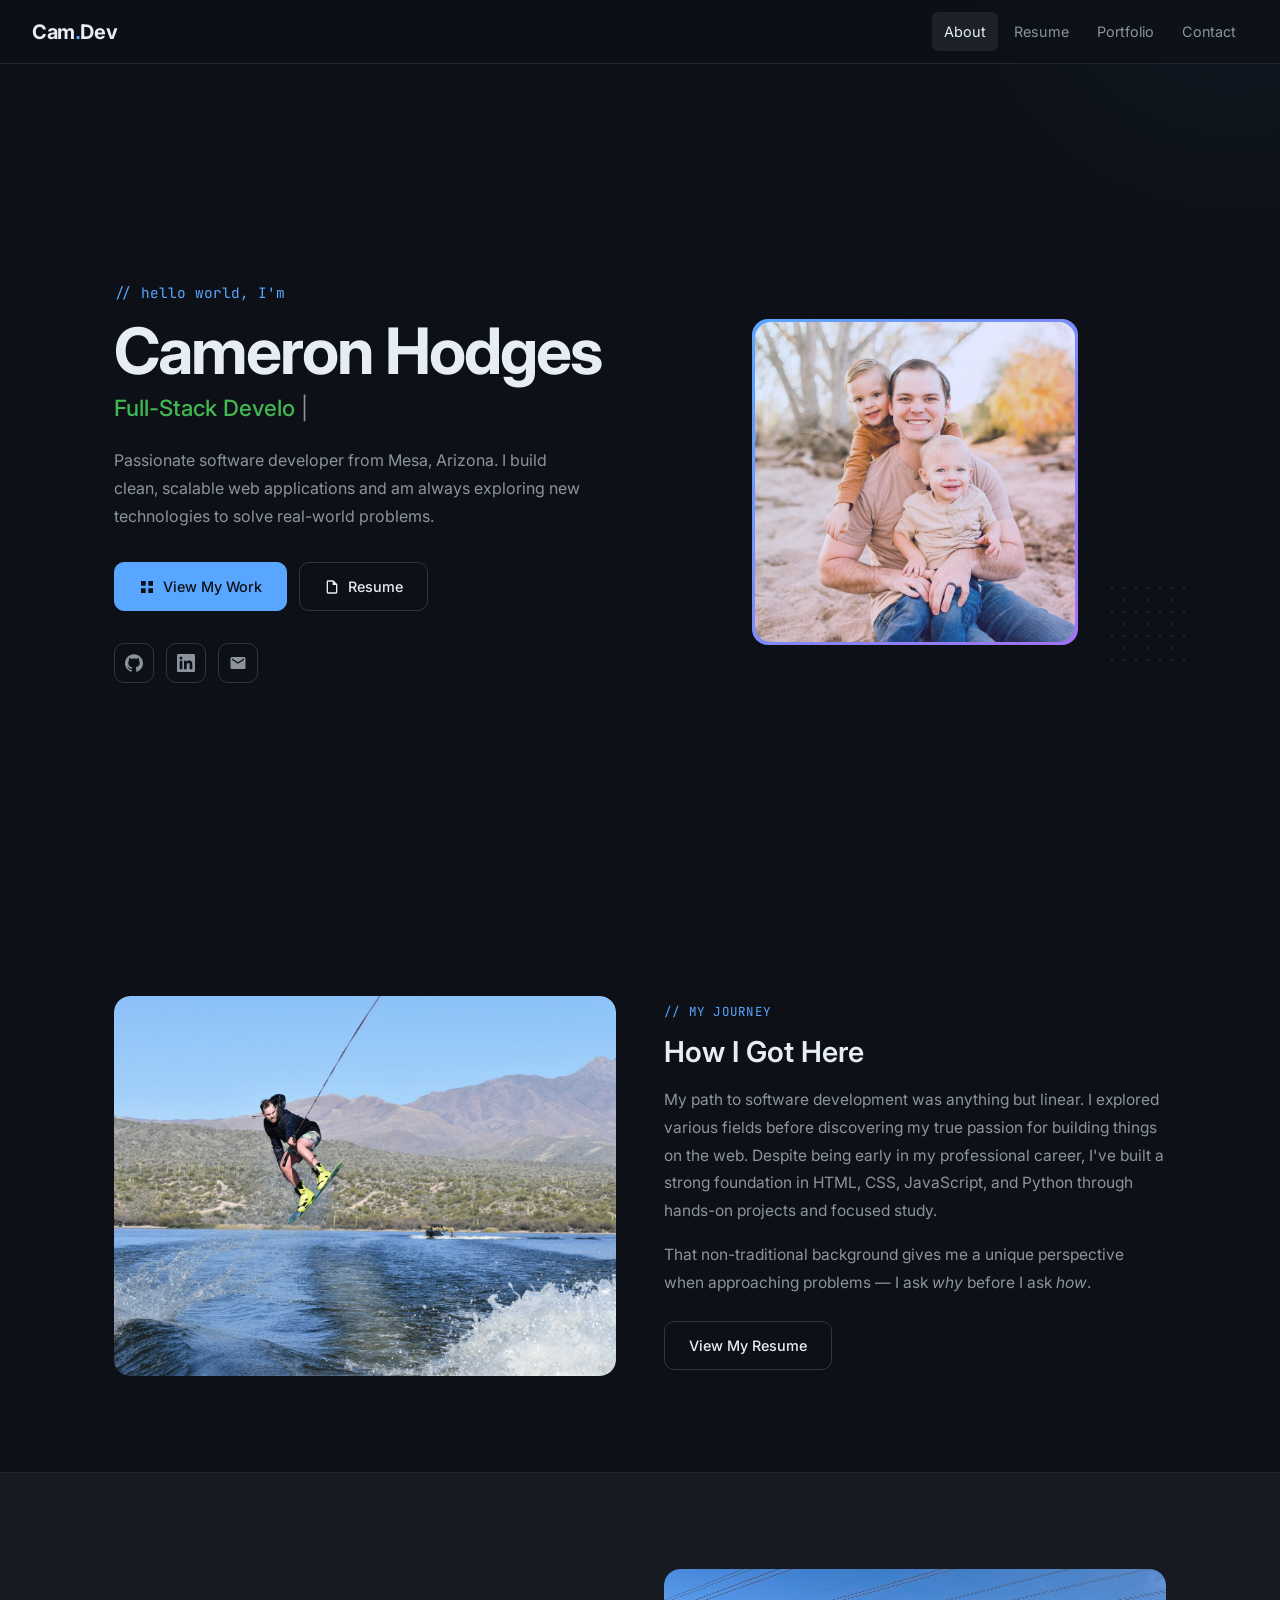
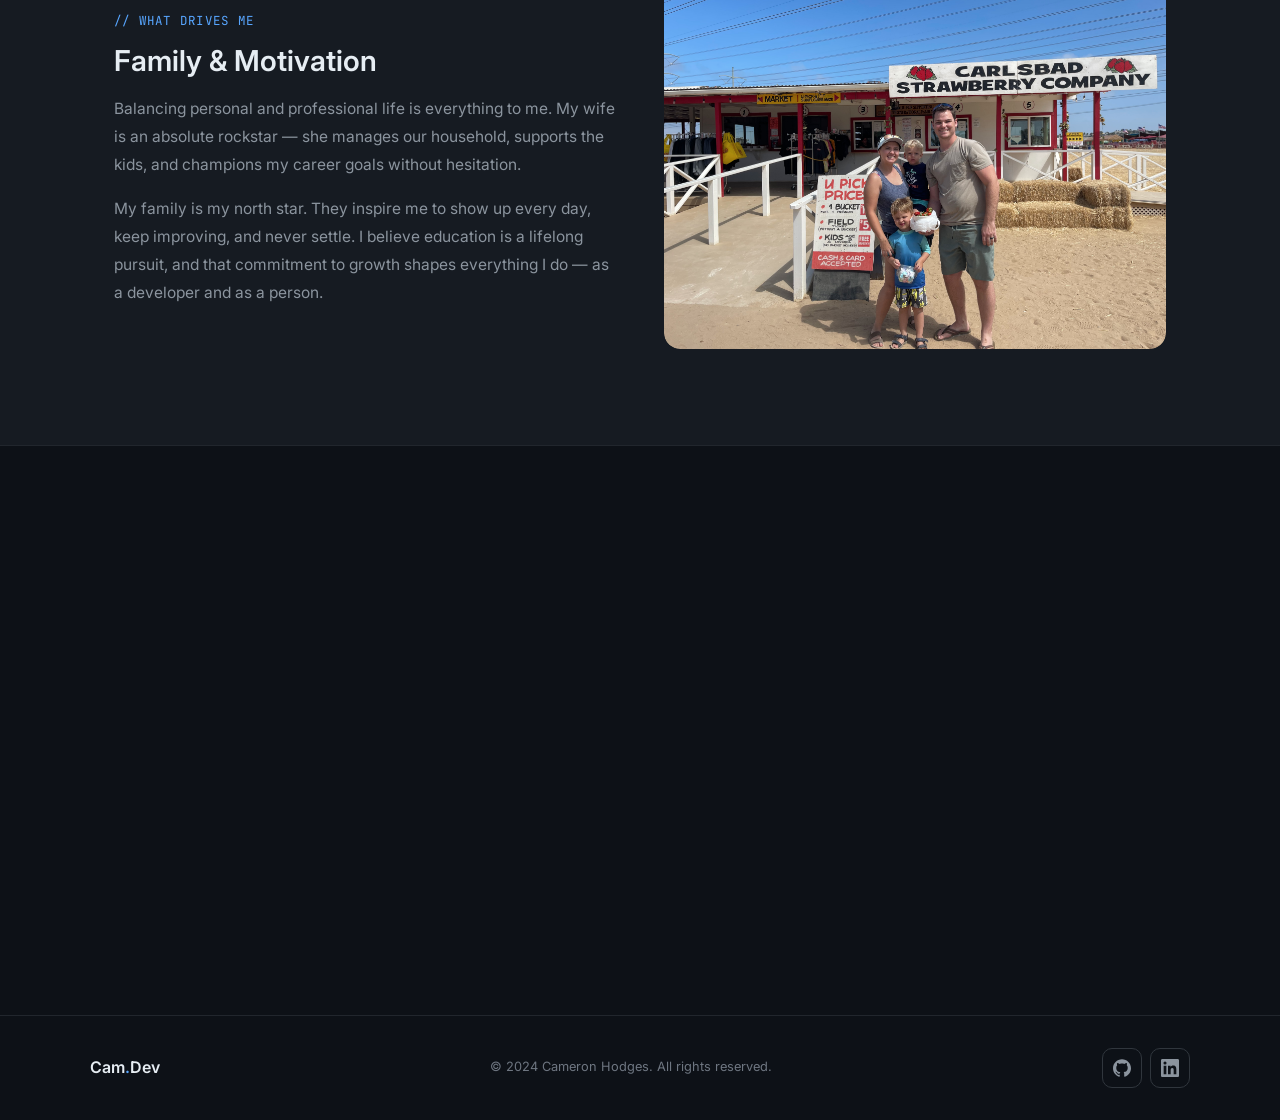
==== public/index.html @ cdd2231c "update to file structure and firebase logic" ====
<!DOCTYPE html>
<html lang="en">
<head>
  <meta charset="UTF-8">
  <meta name="viewport" content="width=device-width, initial-scale=1.0">
  <title>Cameron Hodges | Software Developer</title>
  <meta name="description" content="Software developer from Mesa, Arizona. Passionate about building clean, full-stack web applications.">
  <link href="./css/styles.css" rel="stylesheet">
</head>
<body>

  <!-- Navbar -->
  <header class="navbar" id="navbar">
    <a href="./index.html" class="nav-brand">Cam<span class="accent">.</span>Dev</a>
    <nav class="nav-links" aria-label="Primary navigation">
      <a href="./index.html" class="nav-link">About</a>
      <a href="./resume.html" class="nav-link">Resume</a>
      <a href="./portfolio.html" class="nav-link">Portfolio</a>
      <a href="./contact.html" class="nav-link">Contact</a>
    </nav>
    <button class="nav-toggle" id="navToggle" aria-label="Toggle navigation" aria-expanded="false">
      <span></span>
      <span></span>
      <span></span>
    </button>
  </header>

  <!-- Mobile Nav -->
  <nav class="nav-mobile" id="navMobile" aria-label="Mobile navigation">
    <a href="./index.html" class="nav-link">About</a>
    <a href="./resume.html" class="nav-link">Resume</a>
    <a href="./portfolio.html" class="nav-link">Portfolio</a>
    <a href="./contact.html" class="nav-link">Contact</a>
  </nav>

  <main>

    <!-- Hero -->
    <section class="hero" id="hero">
      <div class="hero-inner">
        <div class="hero-content">
          <span class="hero-greeting">// hello world, I'm</span>
          <h1 class="hero-name">Cameron Hodges</h1>
          <h2 class="hero-title">
            <span id="typingText" class="highlight">Full-Stack Developer</span>
            <span class="cursor" aria-hidden="true">|</span>
          </h2>
          <p class="hero-description">
            Passionate software developer from Mesa, Arizona. I build clean,
            scalable web applications and am always exploring new technologies
            to solve real-world problems.
          </p>
          <div class="hero-actions">
            <a href="./portfolio.html" class="btn btn-primary">
              <svg viewBox="0 0 24 24" width="16" height="16" fill="currentColor"><path d="M3 3h7v7H3V3zm0 11h7v7H3v-7zm11-11h7v7h-7V3zm0 11h7v7h-7v-7z"/></svg>
              View My Work
            </a>
            <a href="./resume.html" class="btn btn-outline">
              <svg viewBox="0 0 24 24" width="16" height="16" fill="currentColor"><path d="M14 2H6a2 2 0 0 0-2 2v16a2 2 0 0 0 2 2h12a2 2 0 0 0 2-2V8l-6-6zm4 18H6V4h7v5h5v11z"/></svg>
              Resume
            </a>
          </div>
          <div class="hero-socials">
            <a href="https://github.com/CameronHodges98" target="_blank" rel="noopener noreferrer" class="social-link" aria-label="GitHub">
              <svg viewBox="0 0 24 24"><path d="M12 .297c-6.63 0-12 5.373-12 12 0 5.303 3.438 9.8 8.205 11.385.6.113.82-.258.82-.577 0-.285-.01-1.04-.015-2.04-3.338.724-4.042-1.61-4.042-1.61C4.422 18.07 3.633 17.7 3.633 17.7c-1.087-.744.084-.729.084-.729 1.205.084 1.838 1.236 1.838 1.236 1.07 1.835 2.809 1.305 3.495.998.108-.776.417-1.305.76-1.605-2.665-.3-5.466-1.332-5.466-5.93 0-1.31.465-2.38 1.235-3.22-.135-.303-.54-1.523.105-3.176 0 0 1.005-.322 3.3 1.23.96-.267 1.98-.399 3-.405 1.02.006 2.04.138 3 .405 2.28-1.552 3.285-1.23 3.285-1.23.645 1.653.24 2.873.12 3.176.765.84 1.23 1.91 1.23 3.22 0 4.61-2.805 5.625-5.475 5.92.42.36.81 1.096.81 2.22 0 1.606-.015 2.896-.015 3.286 0 .315.21.69.825.57C20.565 22.092 24 17.592 24 12.297c0-6.627-5.373-12-12-12"/></svg>
            </a>
            <a href="https://www.linkedin.com/in/cameron-hodges-IT" target="_blank" rel="noopener noreferrer" class="social-link" aria-label="LinkedIn">
              <svg viewBox="0 0 24 24"><path d="M20.447 20.452h-3.554v-5.569c0-1.328-.027-3.037-1.852-3.037-1.853 0-2.136 1.445-2.136 2.939v5.667H9.351V9h3.414v1.561h.046c.477-.9 1.637-1.85 3.37-1.85 3.601 0 4.267 2.37 4.267 5.455v6.286zM5.337 7.433a2.062 2.062 0 0 1-2.063-2.065 2.064 2.064 0 1 1 2.063 2.065zm1.782 13.019H3.555V9h3.564v11.452zM22.225 0H1.771C.792 0 0 .774 0 1.729v20.542C0 23.227.792 24 1.771 24h20.451C23.2 24 24 23.227 24 22.271V1.729C24 .774 23.2 0 22.222 0h.003z"/></svg>
            </a>
            <a href="mailto:chodges98@gmail.com" class="social-link" aria-label="Email">
              <svg viewBox="0 0 24 24"><path d="M20 4H4c-1.1 0-2 .9-2 2v12c0 1.1.9 2 2 2h16c1.1 0 2-.9 2-2V6c0-1.1-.9-2-2-2zm0 4-8 5-8-5V6l8 5 8-5v2z"/></svg>
            </a>
          </div>
        </div>

        <div class="hero-image-wrapper">
          <div class="hero-image-frame">
            <img src="./images/Cameron.JPG" alt="Cameron Hodges">
          </div>
          <div class="hero-image-dots"></div>
        </div>
      </div>
    </section>

    <!-- My Journey -->
    <section class="section" id="journey">
      <div class="container">
        <div class="about-grid reveal">
          <div class="about-image-wrap">
            <img src="./images/Cameronwakeboarding.JPG" alt="Cameron wakeboarding">
          </div>
          <div class="about-text">
            <span class="label">// my journey</span>
            <h2>How I Got Here</h2>
            <p>
              My path to software development was anything but linear. I explored
              various fields before discovering my true passion for building things
              on the web. Despite being early in my professional career, I've built
              a strong foundation in HTML, CSS, JavaScript, and Python through
              hands-on projects and focused study.
            </p>
            <p style="margin-top: 1rem;">
              That non-traditional background gives me a unique perspective when
              approaching problems — I ask <em>why</em> before I ask <em>how</em>.
            </p>
            <a href="./resume.html" class="btn btn-outline" style="margin-top: 1.5rem;">
              View My Resume
            </a>
          </div>
        </div>
      </div>
    </section>

    <!-- My Inspiration -->
    <section class="section" id="inspire" style="background: var(--color-surface); border-top: 1px solid var(--color-border-muted); border-bottom: 1px solid var(--color-border-muted);">
      <div class="container">
        <div class="about-grid reverse reveal">
          <div class="about-image-wrap">
            <img src="./images/cameronfamily.jpg" alt="Cameron with his family">
          </div>
          <div class="about-text">
            <span class="label">// what drives me</span>
            <h2>Family & Motivation</h2>
            <p>
              Balancing personal and professional life is everything to me. My wife
              is an absolute rockstar — she manages our household, supports the kids,
              and champions my career goals without hesitation.
            </p>
            <p style="margin-top: 1rem;">
              My family is my north star. They inspire me to show up every day,
              keep improving, and never settle. I believe education is a lifelong
              pursuit, and that commitment to growth shapes everything I do —
              as a developer and as a person.
            </p>
          </div>
        </div>
      </div>
    </section>

    <!-- Goals -->
    <section class="section" id="goals">
      <div class="container">
        <div class="about-grid reveal">
          <div class="about-image-wrap" style="display:flex; align-items:center; justify-content:center; background: var(--color-surface); border: 1px solid var(--color-border); border-radius: var(--radius-lg); padding: 2rem;">
            <img src="./images/cam.devLogo.png" alt="Cam.Dev Logo" style="max-width:220px; height:auto; border-radius: var(--radius-md);">
          </div>
          <div class="about-text">
            <span class="label">// looking ahead</span>
            <h2>Where I'm Headed</h2>
            <p>
              My love for creating new things found a perfect match in software
              development. I'm actively sharpening my skills across the full stack —
              React, Node.js, Express, Redux, and PostgreSQL — while engaging with
              the developer community and building meaningful relationships.
            </p>
            <p style="margin-top: 1rem;">
              Long-term, I'm working toward a Senior Developer role and have my
              sights set on launching my own SaaS product focused on
              network and computer security.
            </p>
            <div class="tags" style="margin-top: 1.5rem;">
              <span class="tag">React.js</span>
              <span class="tag">Node.js</span>
              <span class="tag green">Python</span>
              <span class="tag">PostgreSQL</span>
              <span class="tag purple">SaaS</span>
            </div>
          </div>
        </div>
      </div>
    </section>

  </main>

  <footer class="footer">
    <div class="footer-inner">
      <a href="./index.html" class="footer-brand">Cam<span class="accent">.</span>Dev</a>
      <p class="footer-copy">&copy; 2024 Cameron Hodges. All rights reserved.</p>
      <div class="footer-socials">
        <a href="https://github.com/CameronHodges98" target="_blank" rel="noopener noreferrer" class="social-link" aria-label="GitHub">
          <svg viewBox="0 0 24 24"><path d="M12 .297c-6.63 0-12 5.373-12 12 0 5.303 3.438 9.8 8.205 11.385.6.113.82-.258.82-.577 0-.285-.01-1.04-.015-2.04-3.338.724-4.042-1.61-4.042-1.61C4.422 18.07 3.633 17.7 3.633 17.7c-1.087-.744.084-.729.084-.729 1.205.084 1.838 1.236 1.838 1.236 1.07 1.835 2.809 1.305 3.495.998.108-.776.417-1.305.76-1.605-2.665-.3-5.466-1.332-5.466-5.93 0-1.31.465-2.38 1.235-3.22-.135-.303-.54-1.523.105-3.176 0 0 1.005-.322 3.3 1.23.96-.267 1.98-.399 3-.405 1.02.006 2.04.138 3 .405 2.28-1.552 3.285-1.23 3.285-1.23.645 1.653.24 2.873.12 3.176.765.84 1.23 1.91 1.23 3.22 0 4.61-2.805 5.625-5.475 5.92.42.36.81 1.096.81 2.22 0 1.606-.015 2.896-.015 3.286 0 .315.21.69.825.57C20.565 22.092 24 17.592 24 12.297c0-6.627-5.373-12-12-12"/></svg>
        </a>
        <a href="https://www.linkedin.com/in/cameron-hodges-IT" target="_blank" rel="noopener noreferrer" class="social-link" aria-label="LinkedIn">
          <svg viewBox="0 0 24 24"><path d="M20.447 20.452h-3.554v-5.569c0-1.328-.027-3.037-1.852-3.037-1.853 0-2.136 1.445-2.136 2.939v5.667H9.351V9h3.414v1.561h.046c.477-.9 1.637-1.85 3.37-1.85 3.601 0 4.267 2.37 4.267 5.455v6.286zM5.337 7.433a2.062 2.062 0 0 1-2.063-2.065 2.064 2.064 0 1 1 2.063 2.065zm1.782 13.019H3.555V9h3.564v11.452zM22.225 0H1.771C.792 0 0 .774 0 1.729v20.542C0 23.227.792 24 1.771 24h20.451C23.2 24 24 23.227 24 22.271V1.729C24 .774 23.2 0 22.222 0h.003z"/></svg>
        </a>
      </div>
    </div>
  </footer>

  <script src="./js/main.js"></script>
</body>
</html>
---- public/css/styles.css ----
/* =============================================
   Cam.Dev — Professional Portfolio Stylesheet
   ============================================= */

/* Google Fonts */
@import url('https://fonts.googleapis.com/css2?family=Inter:wght@300;400;500;600;700&family=JetBrains+Mono:wght@400;500&display=swap');

/* =============================================
   CSS Custom Properties
   ============================================= */
:root {
  /* Colors */
  --color-bg:            #0d1117;
  --color-surface:       #161b22;
  --color-surface-2:     #1c2128;
  --color-border:        #30363d;
  --color-border-muted:  #21262d;
  --color-text:          #e6edf3;
  --color-text-muted:    #8b949e;
  --color-text-subtle:   #6e7681;
  --color-accent:        #58a6ff;
  --color-accent-hover:  #79b8ff;
  --color-green:         #3fb950;
  --color-green-hover:   #56d364;
  --color-purple:        #a371f7;

  /* Typography */
  --font-body: 'Inter', -apple-system, BlinkMacSystemFont, 'Segoe UI', sans-serif;
  --font-mono: 'JetBrains Mono', 'Fira Code', 'Courier New', monospace;

  /* Spacing */
  --space-1:  0.25rem;
  --space-2:  0.5rem;
  --space-3:  0.75rem;
  --space-4:  1rem;
  --space-6:  1.5rem;
  --space-8:  2rem;
  --space-12: 3rem;
  --space-16: 4rem;
  --space-20: 5rem;
  --space-24: 6rem;

  /* Layout */
  --max-width:  1100px;
  --nav-height: 64px;

  /* Transitions */
  --transition-fast: 150ms ease;
  --transition-base: 250ms ease;
  --transition-slow: 400ms ease;

  /* Shadows */
  --shadow-sm:     0 1px 3px rgba(0,0,0,0.4);
  --shadow-md:     0 4px 16px rgba(0,0,0,0.5);
  --shadow-lg:     0 8px 32px rgba(0,0,0,0.6);
  --shadow-accent: 0 0 24px rgba(88,166,255,0.15);

  /* Border Radius */
  --radius-sm:   6px;
  --radius-md:   10px;
  --radius-lg:   16px;
  --radius-xl:   24px;
  --radius-full: 9999px;
}

/* =============================================
   Reset & Base
   ============================================= */
*, *::before, *::after {
  box-sizing: border-box;
  margin: 0;
  padding: 0;
}

html {
  scroll-behavior: smooth;
  font-size: 16px;
}

body {
  background-color: var(--color-bg);
  color: var(--color-text);
  font-family: var(--font-body);
  line-height: 1.6;
  -webkit-font-smoothing: antialiased;
  -moz-osx-font-smoothing: grayscale;
  overflow-x: hidden;
}

img {
  max-width: 100%;
  display: block;
}

ul {
  list-style: none;
}

/* =============================================
   Typography
   ============================================= */
h1, h2, h3, h4, h5 {
  font-weight: 600;
  line-height: 1.25;
  color: var(--color-text);
}

p {
  color: var(--color-text-muted);
  line-height: 1.75;
}

a {
  color: var(--color-accent);
  text-decoration: none;
  transition: color var(--transition-fast);
}

a:hover {
  color: var(--color-accent-hover);
}

/* =============================================
   Layout Helpers
   ============================================= */
.container {
  max-width: var(--max-width);
  margin: 0 auto;
  padding: 0 var(--space-6);
}

.section {
  padding: var(--space-24) 0;
}

.section-tag {
  font-family: var(--font-mono);
  font-size: 0.8rem;
  color: var(--color-accent);
  letter-spacing: 0.08em;
  display: block;
  margin-bottom: var(--space-2);
}

.section-title {
  font-size: clamp(1.75rem, 4vw, 2.25rem);
  font-weight: 700;
  margin-bottom: var(--space-4);
  color: var(--color-text);
}

.section-title .accent {
  color: var(--color-accent);
}

.section-divider {
  width: 48px;
  height: 3px;
  background: linear-gradient(90deg, var(--color-accent), var(--color-purple));
  border-radius: var(--radius-full);
  margin-bottom: var(--space-12);
}

/* =============================================
   Buttons
   ============================================= */
.btn {
  display: inline-flex;
  align-items: center;
  gap: var(--space-2);
  padding: var(--space-3) var(--space-6);
  border-radius: var(--radius-md);
  font-family: var(--font-body);
  font-size: 0.9rem;
  font-weight: 500;
  cursor: pointer;
  transition: all var(--transition-base);
  border: 1px solid transparent;
  text-decoration: none;
}

.btn-primary {
  background: var(--color-accent);
  color: var(--color-bg);
  border-color: var(--color-accent);
}

.btn-primary:hover {
  background: var(--color-accent-hover);
  border-color: var(--color-accent-hover);
  color: var(--color-bg);
  transform: translateY(-2px);
  box-shadow: var(--shadow-accent);
}

.btn-outline {
  background: transparent;
  color: var(--color-text);
  border-color: var(--color-border);
}

.btn-outline:hover {
  border-color: var(--color-accent);
  color: var(--color-accent);
  transform: translateY(-2px);
}

.btn-sm {
  padding: var(--space-2) var(--space-4);
  font-size: 0.8rem;
}

/* =============================================
   Navbar
   ============================================= */
.navbar {
  position: fixed;
  top: 0;
  left: 0;
  right: 0;
  z-index: 100;
  height: var(--nav-height);
  display: flex;
  align-items: center;
  justify-content: space-between;
  padding: 0 var(--space-8);
  background: rgba(13, 17, 23, 0.8);
  backdrop-filter: blur(12px);
  -webkit-backdrop-filter: blur(12px);
  border-bottom: 1px solid var(--color-border-muted);
  transition: background var(--transition-base), border-color var(--transition-base);
}

.navbar.scrolled {
  background: rgba(13, 17, 23, 0.95);
  border-bottom-color: var(--color-border);
}

.nav-brand {
  font-size: 1.25rem;
  font-weight: 700;
  color: var(--color-text);
  letter-spacing: -0.02em;
  text-decoration: none;
  transition: color var(--transition-fast);
}

.nav-brand:hover {
  color: var(--color-accent);
}

.nav-brand .accent {
  color: var(--color-accent);
}

.nav-links {
  display: flex;
  align-items: center;
  gap: var(--space-1);
}

.nav-link {
  padding: var(--space-2) var(--space-3);
  border-radius: var(--radius-sm);
  font-size: 0.9rem;
  font-weight: 400;
  color: var(--color-text-muted);
  text-decoration: none;
  transition: all var(--transition-fast);
}

.nav-link:hover,
.nav-link.active {
  color: var(--color-text);
  background: var(--color-surface-2);
}

.nav-toggle {
  display: none;
  flex-direction: column;
  justify-content: center;
  align-items: center;
  gap: 5px;
  width: 36px;
  height: 36px;
  background: transparent;
  border: 1px solid var(--color-border);
  border-radius: var(--radius-sm);
  cursor: pointer;
  padding: 0;
  transition: border-color var(--transition-fast);
}

.nav-toggle:hover {
  border-color: var(--color-accent);
}

.nav-toggle span {
  display: block;
  width: 18px;
  height: 1.5px;
  background: var(--color-text-muted);
  border-radius: var(--radius-full);
  transition: all var(--transition-base);
}

.nav-toggle.open span:nth-child(1) {
  transform: translateY(6.5px) rotate(45deg);
}
.nav-toggle.open span:nth-child(2) {
  opacity: 0;
  transform: scaleX(0);
}
.nav-toggle.open span:nth-child(3) {
  transform: translateY(-6.5px) rotate(-45deg);
}

.nav-mobile {
  display: none;
  position: fixed;
  top: var(--nav-height);
  left: 0;
  right: 0;
  background: var(--color-surface);
  border-bottom: 1px solid var(--color-border);
  padding: var(--space-4) var(--space-6);
  flex-direction: column;
  gap: var(--space-1);
  z-index: 99;
}

.nav-mobile.open {
  display: flex;
}

.nav-mobile .nav-link {
  padding: var(--space-3) var(--space-4);
  font-size: 1rem;
}

/* =============================================
   Hero Section
   ============================================= */
.hero {
  min-height: 100vh;
  display: flex;
  align-items: center;
  padding-top: var(--nav-height);
  position: relative;
  overflow: hidden;
}

.hero::before {
  content: '';
  position: absolute;
  top: -40%;
  right: -20%;
  width: 600px;
  height: 600px;
  background: radial-gradient(ellipse, rgba(88,166,255,0.06) 0%, transparent 70%);
  pointer-events: none;
}

.hero-inner {
  max-width: var(--max-width);
  margin: 0 auto;
  padding: 0 var(--space-6);
  display: grid;
  grid-template-columns: 1fr 1fr;
  gap: var(--space-12);
  align-items: center;
  width: 100%;
}

.hero-greeting {
  font-family: var(--font-mono);
  font-size: 0.9rem;
  color: var(--color-accent);
  margin-bottom: var(--space-3);
  display: block;
}

.hero-name {
  font-size: clamp(2.5rem, 6vw, 4rem);
  font-weight: 700;
  line-height: 1.1;
  letter-spacing: -0.03em;
  color: var(--color-text);
  margin-bottom: var(--space-2);
}

.hero-title {
  font-size: clamp(1.1rem, 2.5vw, 1.4rem);
  font-weight: 400;
  color: var(--color-text-muted);
  margin-bottom: var(--space-6);
}

.hero-title .highlight {
  color: var(--color-green);
  font-weight: 500;
}

.hero-description {
  font-size: 1rem;
  color: var(--color-text-muted);
  line-height: 1.75;
  max-width: 480px;
  margin-bottom: var(--space-8);
}

.hero-actions {
  display: flex;
  gap: var(--space-3);
  flex-wrap: wrap;
  margin-bottom: var(--space-8);
}

.hero-socials {
  display: flex;
  gap: var(--space-3);
}

.social-link {
  display: flex;
  align-items: center;
  justify-content: center;
  width: 40px;
  height: 40px;
  border-radius: var(--radius-md);
  border: 1px solid var(--color-border);
  color: var(--color-text-muted);
  text-decoration: none;
  transition: all var(--transition-base);
}

.social-link:hover {
  color: var(--color-accent);
  border-color: var(--color-accent);
  background: rgba(88,166,255,0.08);
  transform: translateY(-2px);
}

.social-link svg {
  width: 18px;
  height: 18px;
  fill: currentColor;
}

/* Hero Image */
.hero-image-wrapper {
  position: relative;
  display: flex;
  justify-content: center;
}

.hero-image-frame {
  position: relative;
  width: 320px;
  height: 320px;
}

.hero-image-frame::before {
  content: '';
  position: absolute;
  inset: -3px;
  border-radius: var(--radius-lg);
  background: linear-gradient(135deg, var(--color-accent), var(--color-purple));
  z-index: 0;
}

.hero-image-frame::after {
  content: '';
  position: absolute;
  inset: 0;
  border-radius: var(--radius-lg);
  background: linear-gradient(135deg, rgba(88,166,255,0.2), rgba(163,113,247,0.2));
  z-index: 2;
  pointer-events: none;
}

.hero-image-frame img {
  position: relative;
  z-index: 1;
  width: 100%;
  height: 100%;
  object-fit: cover;
  border-radius: var(--radius-lg);
}

.hero-image-dots {
  position: absolute;
  bottom: -20px;
  right: -20px;
  width: 80px;
  height: 80px;
  background-image: radial-gradient(var(--color-border) 1px, transparent 1px);
  background-size: 12px 12px;
  opacity: 0.5;
  z-index: 0;
}

/* =============================================
   About Sections (index.html)
   ============================================= */
.about-grid {
  display: grid;
  grid-template-columns: 1fr 1fr;
  gap: var(--space-12);
  align-items: center;
}

.about-grid.reverse {
  direction: rtl;
}

.about-grid.reverse > * {
  direction: ltr;
}

.about-text .label {
  font-family: var(--font-mono);
  font-size: 0.78rem;
  color: var(--color-accent);
  letter-spacing: 0.1em;
  text-transform: uppercase;
  display: block;
  margin-bottom: var(--space-3);
}

.about-text h2 {
  font-size: clamp(1.4rem, 3vw, 1.8rem);
  font-weight: 600;
  margin-bottom: var(--space-4);
  color: var(--color-text);
}

.about-text p {
  color: var(--color-text-muted);
  line-height: 1.8;
  font-size: 0.97rem;
}

.about-text .btn {
  margin-top: var(--space-6);
}

.about-image-wrap {
  position: relative;
  border-radius: var(--radius-lg);
  overflow: hidden;
  background: var(--color-surface);
}

.about-image-wrap img {
  width: 100%;
  height: 380px;
  object-fit: cover;
  border-radius: var(--radius-lg);
  filter: grayscale(10%);
  transition: filter var(--transition-slow), transform var(--transition-slow);
}

.about-image-wrap:hover img {
  filter: grayscale(0%);
  transform: scale(1.02);
}

/* =============================================
   Card Component
   ============================================= */
.card {
  background: var(--color-surface);
  border: 1px solid var(--color-border);
  border-radius: var(--radius-lg);
  padding: var(--space-6);
  transition: border-color var(--transition-base), box-shadow var(--transition-base), transform var(--transition-base);
}

.card:hover {
  border-color: var(--color-accent);
  box-shadow: var(--shadow-accent);
  transform: translateY(-3px);
}

/* =============================================
   Tech Tags / Skill Chips
   ============================================= */
.tags {
  display: flex;
  flex-wrap: wrap;
  gap: var(--space-2);
}

.tag {
  font-family: var(--font-mono);
  font-size: 0.75rem;
  padding: var(--space-1) var(--space-3);
  border-radius: var(--radius-full);
  background: rgba(88,166,255,0.1);
  color: var(--color-accent);
  border: 1px solid rgba(88,166,255,0.2);
  white-space: nowrap;
  transition: all var(--transition-fast);
}

.tag:hover {
  background: rgba(88,166,255,0.2);
  border-color: var(--color-accent);
}

.tag.green {
  background: rgba(63,185,80,0.1);
  color: var(--color-green);
  border-color: rgba(63,185,80,0.2);
}

.tag.purple {
  background: rgba(163,113,247,0.1);
  color: var(--color-purple);
  border-color: rgba(163,113,247,0.2);
}

/* =============================================
   Portfolio Page
   ============================================= */
.projects-grid {
  display: grid;
  grid-template-columns: repeat(auto-fill, minmax(320px, 1fr));
  gap: var(--space-6);
}

.project-card {
  background: var(--color-surface);
  border: 1px solid var(--color-border);
  border-radius: var(--radius-lg);
  overflow: hidden;
  transition: all var(--transition-base);
  display: flex;
  flex-direction: column;
}

.project-card:hover {
  border-color: var(--color-accent);
  box-shadow: var(--shadow-accent);
  transform: translateY(-4px);
}

.project-thumbnail {
  position: relative;
  height: 200px;
  overflow: hidden;
  background: var(--color-surface-2);
}

.project-thumbnail img {
  width: 100%;
  height: 100%;
  object-fit: cover;
  transition: transform var(--transition-slow);
}

.project-card:hover .project-thumbnail img {
  transform: scale(1.05);
}

.project-thumbnail-overlay {
  position: absolute;
  inset: 0;
  background: rgba(13,17,23,0.7);
  display: flex;
  align-items: center;
  justify-content: center;
  opacity: 0;
  transition: opacity var(--transition-base);
}

.project-card:hover .project-thumbnail-overlay {
  opacity: 1;
}

.project-body {
  padding: var(--space-6);
  flex: 1;
  display: flex;
  flex-direction: column;
  gap: var(--space-3);
}

.project-title {
  font-size: 1.1rem;
  font-weight: 600;
  color: var(--color-text);
}

.project-description {
  font-size: 0.9rem;
  color: var(--color-text-muted);
  line-height: 1.65;
  flex: 1;
}

.project-footer {
  display: flex;
  align-items: center;
  justify-content: space-between;
  padding-top: var(--space-4);
  border-top: 1px solid var(--color-border-muted);
  margin-top: auto;
}

/* =============================================
   Resume Page
   ============================================= */
.resume-layout {
  display: grid;
  grid-template-columns: 280px 1fr;
  gap: var(--space-8);
  align-items: start;
}

.resume-sidebar {
  position: sticky;
  top: calc(var(--nav-height) + var(--space-6));
}

.resume-sidebar .profile-img {
  width: 100%;
  aspect-ratio: 1;
  object-fit: cover;
  border-radius: var(--radius-lg);
  margin-bottom: var(--space-6);
  border: 1px solid var(--color-border);
}

.sidebar-section {
  margin-bottom: var(--space-6);
}

.sidebar-section h3 {
  font-size: 0.75rem;
  font-weight: 600;
  letter-spacing: 0.1em;
  text-transform: uppercase;
  color: var(--color-text-muted);
  margin-bottom: var(--space-3);
  padding-bottom: var(--space-2);
  border-bottom: 1px solid var(--color-border-muted);
}

.contact-item {
  display: flex;
  align-items: center;
  gap: var(--space-3);
  padding: var(--space-2) 0;
  color: var(--color-text-muted);
  font-size: 0.85rem;
}

.contact-item svg {
  width: 14px;
  height: 14px;
  fill: var(--color-accent);
  flex-shrink: 0;
}

.contact-item a {
  color: var(--color-text-muted);
  font-size: 0.85rem;
  word-break: break-all;
}

.contact-item a:hover {
  color: var(--color-accent);
}

/* Timeline */
.timeline {
  position: relative;
  padding-left: var(--space-6);
}

.timeline::before {
  content: '';
  position: absolute;
  left: 0;
  top: 6px;
  bottom: 6px;
  width: 2px;
  background: var(--color-border);
  border-radius: var(--radius-full);
}

.timeline-item {
  position: relative;
  padding-bottom: var(--space-8);
}

.timeline-item:last-child {
  padding-bottom: 0;
}

.timeline-item::before {
  content: '';
  position: absolute;
  left: calc(-1 * var(--space-6) - 4px);
  top: 6px;
  width: 10px;
  height: 10px;
  border-radius: 50%;
  background: var(--color-accent);
  border: 2px solid var(--color-bg);
  box-shadow: 0 0 0 2px var(--color-accent);
}

.timeline-date {
  font-family: var(--font-mono);
  font-size: 0.75rem;
  color: var(--color-accent);
  margin-bottom: var(--space-1);
}

.timeline-title {
  font-size: 1rem;
  font-weight: 600;
  color: var(--color-text);
  margin-bottom: var(--space-1);
}

.timeline-subtitle {
  font-size: 0.875rem;
  color: var(--color-text-muted);
  margin-bottom: var(--space-3);
}

.timeline-body {
  font-size: 0.875rem;
  color: var(--color-text-muted);
  line-height: 1.65;
}

/* Resume Section Headers */
.resume-section {
  margin-bottom: var(--space-12);
}

.resume-section:last-child {
  margin-bottom: 0;
}

.resume-section-title {
  font-size: 1rem;
  font-weight: 600;
  color: var(--color-text);
  text-transform: uppercase;
  letter-spacing: 0.08em;
  font-size: 0.8rem;
  color: var(--color-text-muted);
  margin-bottom: var(--space-6);
  padding-bottom: var(--space-3);
  border-bottom: 1px solid var(--color-border);
  display: flex;
  align-items: center;
  gap: var(--space-3);
}

.resume-section-title::before {
  content: '';
  display: inline-block;
  width: 6px;
  height: 6px;
  border-radius: 50%;
  background: var(--color-accent);
}

.resume-download-bar {
  display: flex;
  align-items: center;
  justify-content: space-between;
  background: var(--color-surface);
  border: 1px solid var(--color-border);
  border-radius: var(--radius-md);
  padding: var(--space-4) var(--space-6);
  margin-bottom: var(--space-8);
}

.resume-download-bar p {
  font-size: 0.9rem;
  color: var(--color-text-muted);
}

/* Skills Grid */
.skills-grid {
  display: grid;
  grid-template-columns: repeat(3, 1fr);
  gap: var(--space-4);
}

.skill-group h4 {
  font-size: 0.8rem;
  font-weight: 600;
  text-transform: uppercase;
  letter-spacing: 0.08em;
  color: var(--color-text-muted);
  margin-bottom: var(--space-3);
}

.skill-group .tags {
  flex-direction: column;
}

/* =============================================
   Contact Page
   ============================================= */
.contact-layout {
  display: grid;
  grid-template-columns: 1fr 1.4fr;
  gap: var(--space-12);
  align-items: start;
}

.contact-info-section h2 {
  font-size: 1.75rem;
  font-weight: 700;
  margin-bottom: var(--space-4);
}

.contact-info-section p {
  font-size: 0.95rem;
  line-height: 1.75;
  margin-bottom: var(--space-8);
}

.contact-details {
  display: flex;
  flex-direction: column;
  gap: var(--space-4);
  margin-bottom: var(--space-8);
}

.contact-detail-item {
  display: flex;
  align-items: flex-start;
  gap: var(--space-4);
  padding: var(--space-4);
  background: var(--color-surface);
  border: 1px solid var(--color-border-muted);
  border-radius: var(--radius-md);
  transition: border-color var(--transition-fast);
}

.contact-detail-item:hover {
  border-color: var(--color-border);
}

.contact-detail-icon {
  width: 36px;
  height: 36px;
  border-radius: var(--radius-sm);
  background: rgba(88,166,255,0.1);
  display: flex;
  align-items: center;
  justify-content: center;
  flex-shrink: 0;
}

.contact-detail-icon svg {
  width: 16px;
  height: 16px;
  fill: var(--color-accent);
}

.contact-detail-label {
  font-size: 0.75rem;
  font-weight: 600;
  text-transform: uppercase;
  letter-spacing: 0.08em;
  color: var(--color-text-muted);
  display: block;
  margin-bottom: var(--space-1);
}

.contact-detail-value {
  font-size: 0.9rem;
  color: var(--color-text);
}

.contact-detail-value a {
  color: var(--color-text);
}

.contact-detail-value a:hover {
  color: var(--color-accent);
}

/* Contact Form */
.contact-form-card {
  background: var(--color-surface);
  border: 1px solid var(--color-border);
  border-radius: var(--radius-lg);
  padding: var(--space-8);
}

.contact-form-card h3 {
  font-size: 1.2rem;
  font-weight: 600;
  margin-bottom: var(--space-2);
}

.contact-form-card .subtitle {
  font-size: 0.875rem;
  color: var(--color-text-muted);
  margin-bottom: var(--space-6);
}

.form-group {
  margin-bottom: var(--space-5);
}

.form-label {
  display: block;
  font-size: 0.8rem;
  font-weight: 500;
  color: var(--color-text-muted);
  margin-bottom: var(--space-2);
  letter-spacing: 0.02em;
}

.form-input,
.form-textarea {
  width: 100%;
  background: var(--color-bg);
  border: 1px solid var(--color-border);
  border-radius: var(--radius-md);
  padding: var(--space-3) var(--space-4);
  color: var(--color-text);
  font-family: var(--font-body);
  font-size: 0.9rem;
  transition: border-color var(--transition-fast), box-shadow var(--transition-fast);
  outline: none;
  -webkit-appearance: none;
}

.form-input::placeholder,
.form-textarea::placeholder {
  color: var(--color-text-subtle);
}

.form-input:focus,
.form-textarea:focus {
  border-color: var(--color-accent);
  box-shadow: 0 0 0 3px rgba(88,166,255,0.12);
}

.form-textarea {
  resize: vertical;
  min-height: 130px;
  line-height: 1.6;
}

/* =============================================
   Thank You Page
   ============================================= */
.thankyou-wrapper {
  min-height: 100vh;
  display: flex;
  align-items: center;
  justify-content: center;
  padding: var(--space-6);
  padding-top: var(--nav-height);
}

.thankyou-card {
  max-width: 500px;
  width: 100%;
  text-align: center;
  background: var(--color-surface);
  border: 1px solid var(--color-border);
  border-radius: var(--radius-xl);
  padding: var(--space-12) var(--space-8);
}

.thankyou-icon {
  width: 64px;
  height: 64px;
  border-radius: 50%;
  background: rgba(63,185,80,0.12);
  border: 1px solid rgba(63,185,80,0.3);
  display: flex;
  align-items: center;
  justify-content: center;
  margin: 0 auto var(--space-6);
}

.thankyou-icon svg {
  width: 28px;
  height: 28px;
  stroke: var(--color-green);
  fill: none;
  stroke-width: 2.5;
  stroke-linecap: round;
  stroke-linejoin: round;
}

.thankyou-card h1 {
  font-size: 1.75rem;
  font-weight: 700;
  margin-bottom: var(--space-3);
}

.thankyou-card p {
  font-size: 0.95rem;
  color: var(--color-text-muted);
  margin-bottom: var(--space-8);
  line-height: 1.7;
}

/* =============================================
   Footer
   ============================================= */
.footer {
  border-top: 1px solid var(--color-border-muted);
  padding: var(--space-8) var(--space-6);
  text-align: center;
}

.footer-inner {
  max-width: var(--max-width);
  margin: 0 auto;
  display: flex;
  align-items: center;
  justify-content: space-between;
  gap: var(--space-4);
  flex-wrap: wrap;
}

.footer-brand {
  font-size: 1rem;
  font-weight: 600;
  color: var(--color-text);
  text-decoration: none;
}

.footer-brand .accent {
  color: var(--color-accent);
}

.footer-copy {
  font-size: 0.8rem;
  color: var(--color-text-subtle);
}

.footer-socials {
  display: flex;
  gap: var(--space-2);
}

/* =============================================
   Scroll Reveal Animation
   ============================================= */
.reveal {
  opacity: 0;
  transform: translateY(24px);
  transition: opacity var(--transition-slow), transform var(--transition-slow);
}

.reveal.visible {
  opacity: 1;
  transform: translateY(0);
}

.reveal-delay-1 { transition-delay: 100ms; }
.reveal-delay-2 { transition-delay: 200ms; }
.reveal-delay-3 { transition-delay: 300ms; }
.reveal-delay-4 { transition-delay: 400ms; }

/* =============================================
   Motivation Quote App (quote.html)
   ============================================= */
.quote-page-body {
  background: var(--color-bg);
  min-height: 100vh;
  padding-top: var(--nav-height);
}

.quote-hero {
  text-align: center;
  padding: var(--space-12) var(--space-6) var(--space-8);
}

.quote-hero h1 {
  font-size: clamp(1.5rem, 4vw, 2.25rem);
  font-weight: 700;
  margin-bottom: var(--space-3);
}

.quote-hero p {
  color: var(--color-text-muted);
  font-size: 1rem;
}

.quote-box {
  max-width: 600px;
  margin: 0 auto;
  padding: 0 var(--space-6) var(--space-12);
  display: flex;
  flex-direction: column;
  align-items: center;
  gap: var(--space-6);
}

.quote-display {
  width: 100%;
  min-height: 180px;
  background: var(--color-surface);
  border: 1px solid var(--color-border);
  border-radius: var(--radius-lg);
  padding: var(--space-8);
  display: flex;
  align-items: center;
  justify-content: center;
  text-align: center;
  font-size: 1.05rem;
  line-height: 1.7;
  color: var(--color-text-muted);
  font-style: italic;
  transition: all var(--transition-base);
}

.quote-display.has-quote {
  color: var(--color-text);
  border-color: var(--color-accent);
  box-shadow: var(--shadow-accent);
}

.quote-controls {
  display: flex;
  gap: var(--space-3);
}

/* =============================================
   Responsive — Tablet
   ============================================= */
@media (max-width: 1024px) {
  .resume-layout {
    grid-template-columns: 1fr;
  }

  .resume-sidebar {
    position: static;
    display: grid;
    grid-template-columns: 1fr 1fr;
    gap: var(--space-6);
    align-items: start;
  }

  .resume-sidebar .profile-img {
    display: none;
  }

  .skills-grid {
    grid-template-columns: repeat(2, 1fr);
  }

  .contact-layout {
    grid-template-columns: 1fr;
  }
}

@media (max-width: 768px) {
  .navbar {
    padding: 0 var(--space-4);
  }

  .nav-links {
    display: none;
  }

  .nav-toggle {
    display: flex;
  }

  .hero-inner {
    grid-template-columns: 1fr;
    text-align: center;
    padding-top: var(--space-8);
    gap: var(--space-8);
  }

  .hero-image-wrapper {
    order: -1;
  }

  .hero-image-frame {
    width: 220px;
    height: 220px;
  }

  .hero-actions {
    justify-content: center;
  }

  .hero-socials {
    justify-content: center;
  }

  .hero-description {
    margin-left: auto;
    margin-right: auto;
  }

  .about-grid,
  .about-grid.reverse {
    grid-template-columns: 1fr;
    direction: ltr;
  }

  .skills-grid {
    grid-template-columns: 1fr;
  }

  .resume-sidebar {
    grid-template-columns: 1fr;
  }

  .projects-grid {
    grid-template-columns: 1fr;
  }

  .footer-inner {
    flex-direction: column;
    text-align: center;
  }
}

@media (max-width: 480px) {
  .section {
    padding: var(--space-16) 0;
  }

  .hero {
    min-height: auto;
    padding-top: calc(var(--nav-height) + var(--space-8));
    padding-bottom: var(--space-16);
  }

  .contact-form-card {
    padding: var(--space-6) var(--space-4);
  }
}
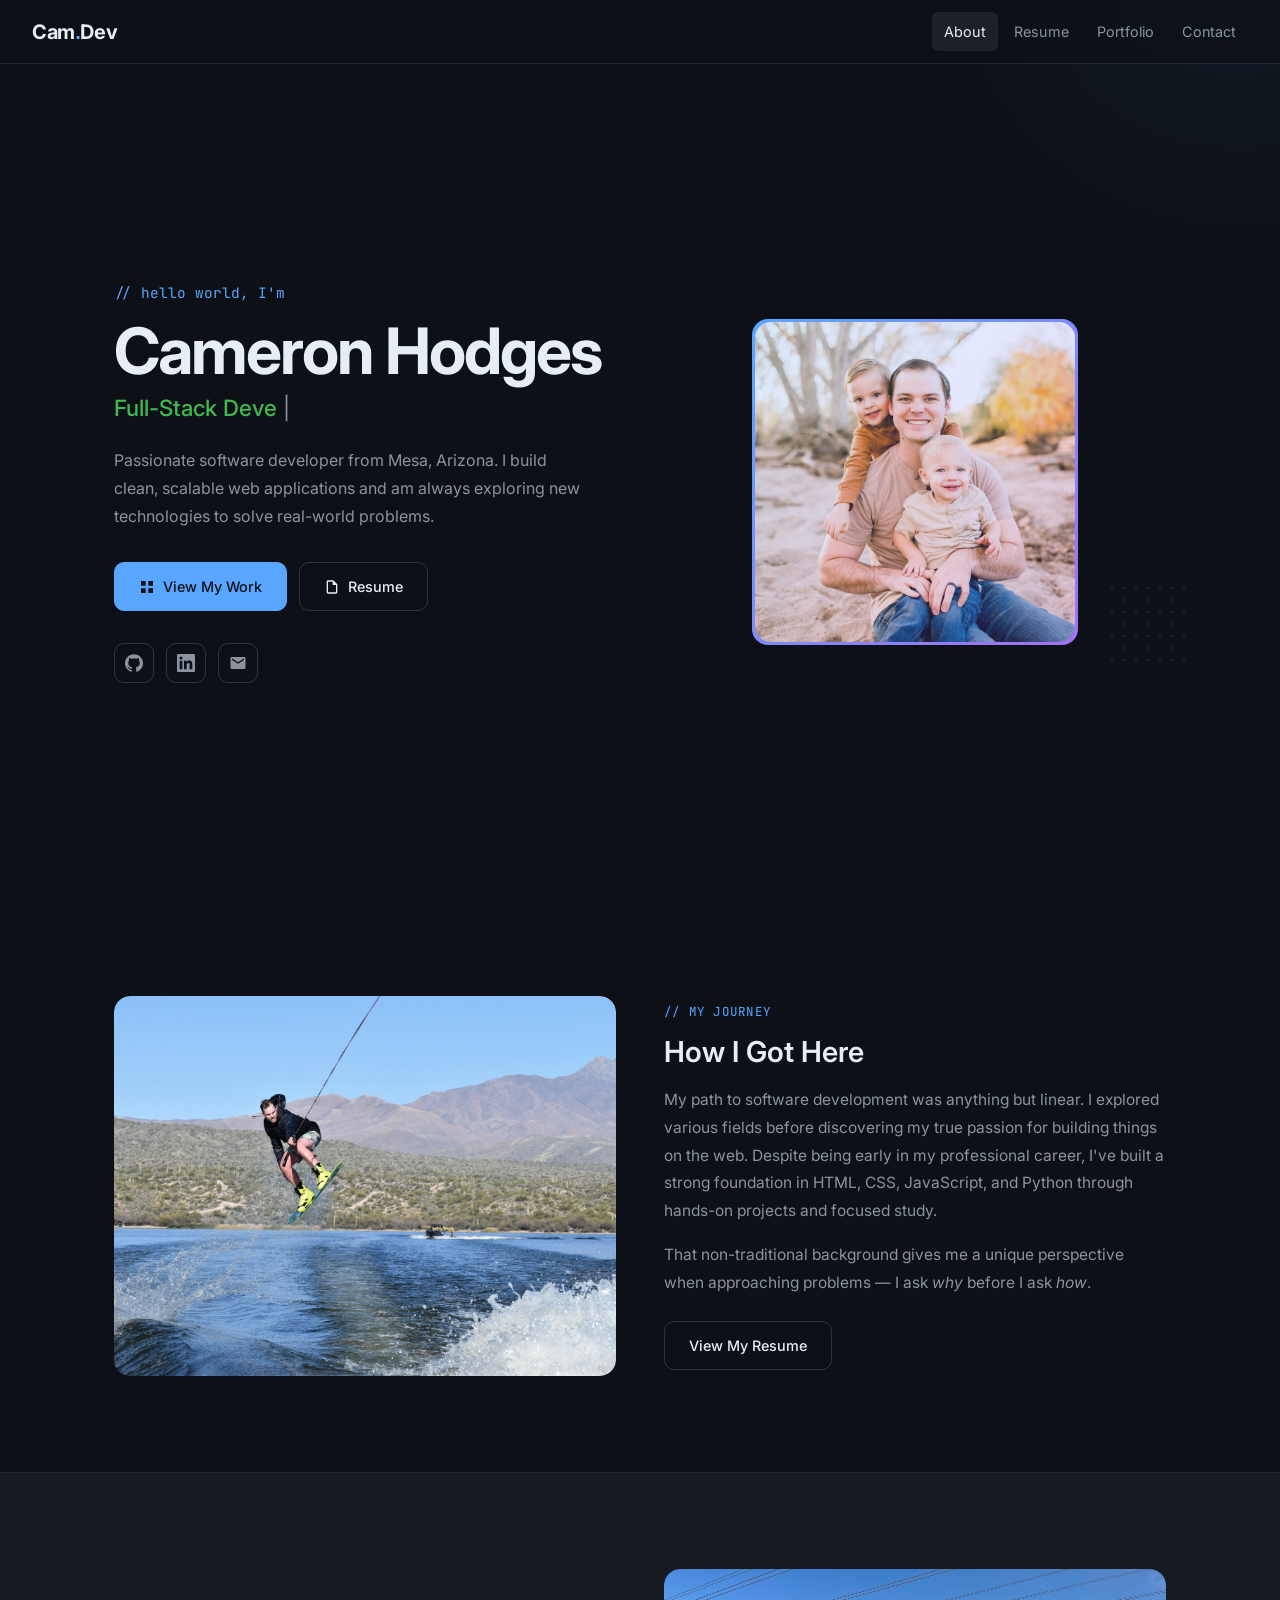
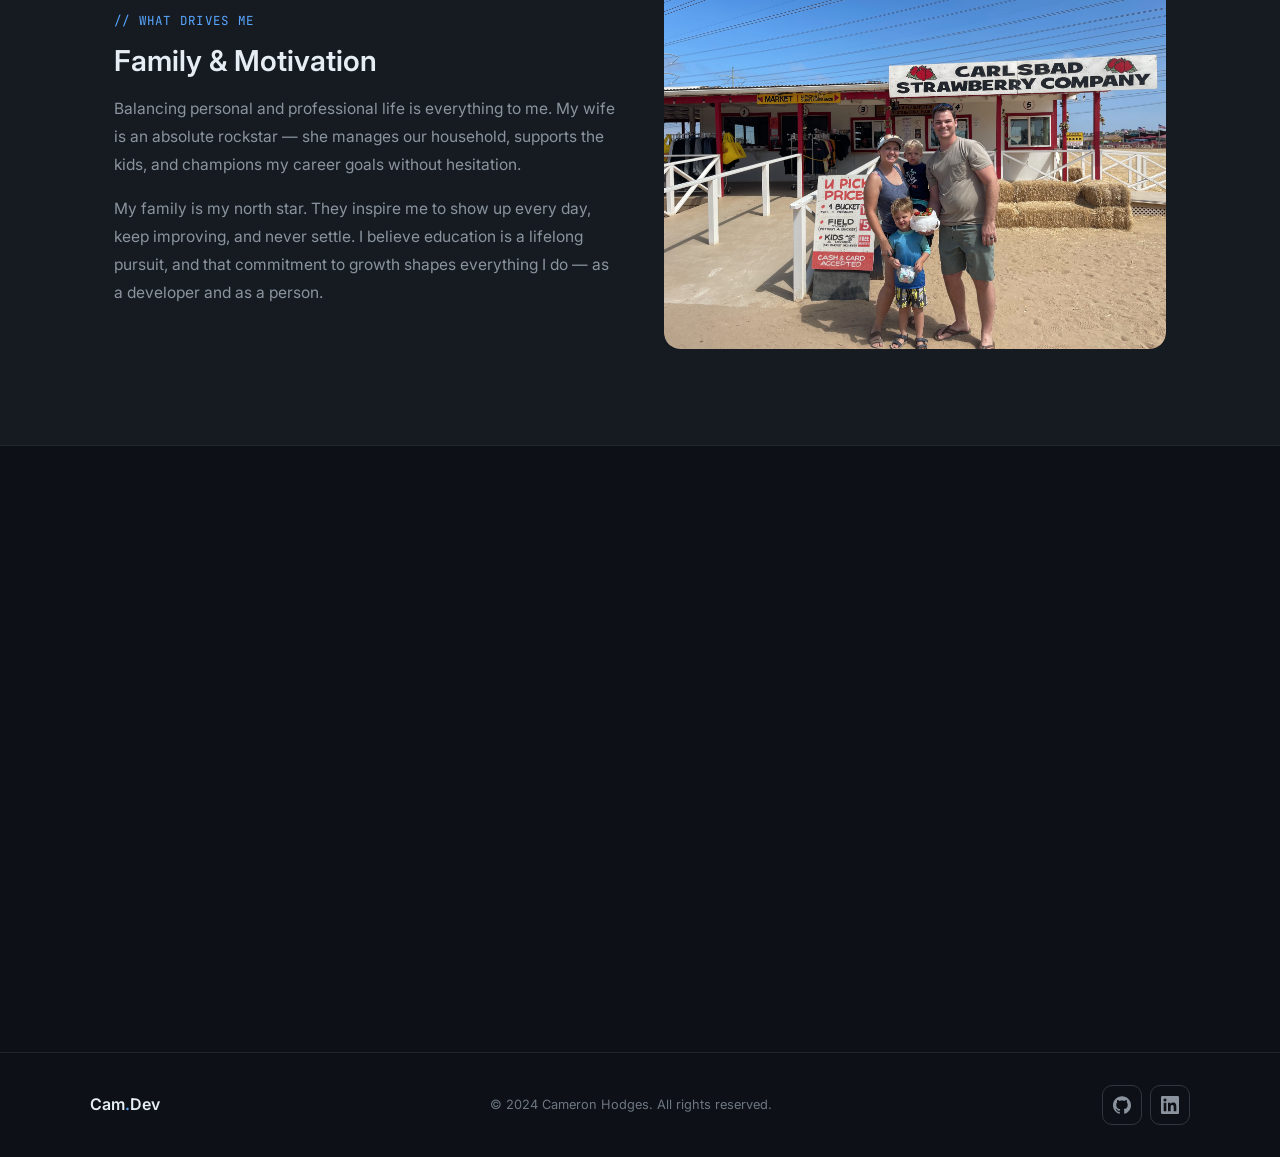
==== commit 25fc733e: "UI changes and updated links in portfolio" ====
--- a/public/index.html
+++ b/public/index.html
@@ -159,11 +159,13 @@
               network and computer security.
             </p>
             <div class="tags" style="margin-top: 1.5rem;">
-              <span class="tag">React.js</span>
-              <span class="tag">Node.js</span>
-              <span class="tag green">Python</span>
-              <span class="tag">PostgreSQL</span>
-              <span class="tag purple">SaaS</span>
+              <span class="tag">Python</span>
+              <span class="tag">JavaScript</span>
+              <span class="tag green">Node.js</span>
+              <span class="tag green">PostgreSQL</span>
+              <span class="tag green">Firebase Hosting</span>
+              <span class="tag purple">AI Coding</span>
+              
             </div>
           </div>
         </div>
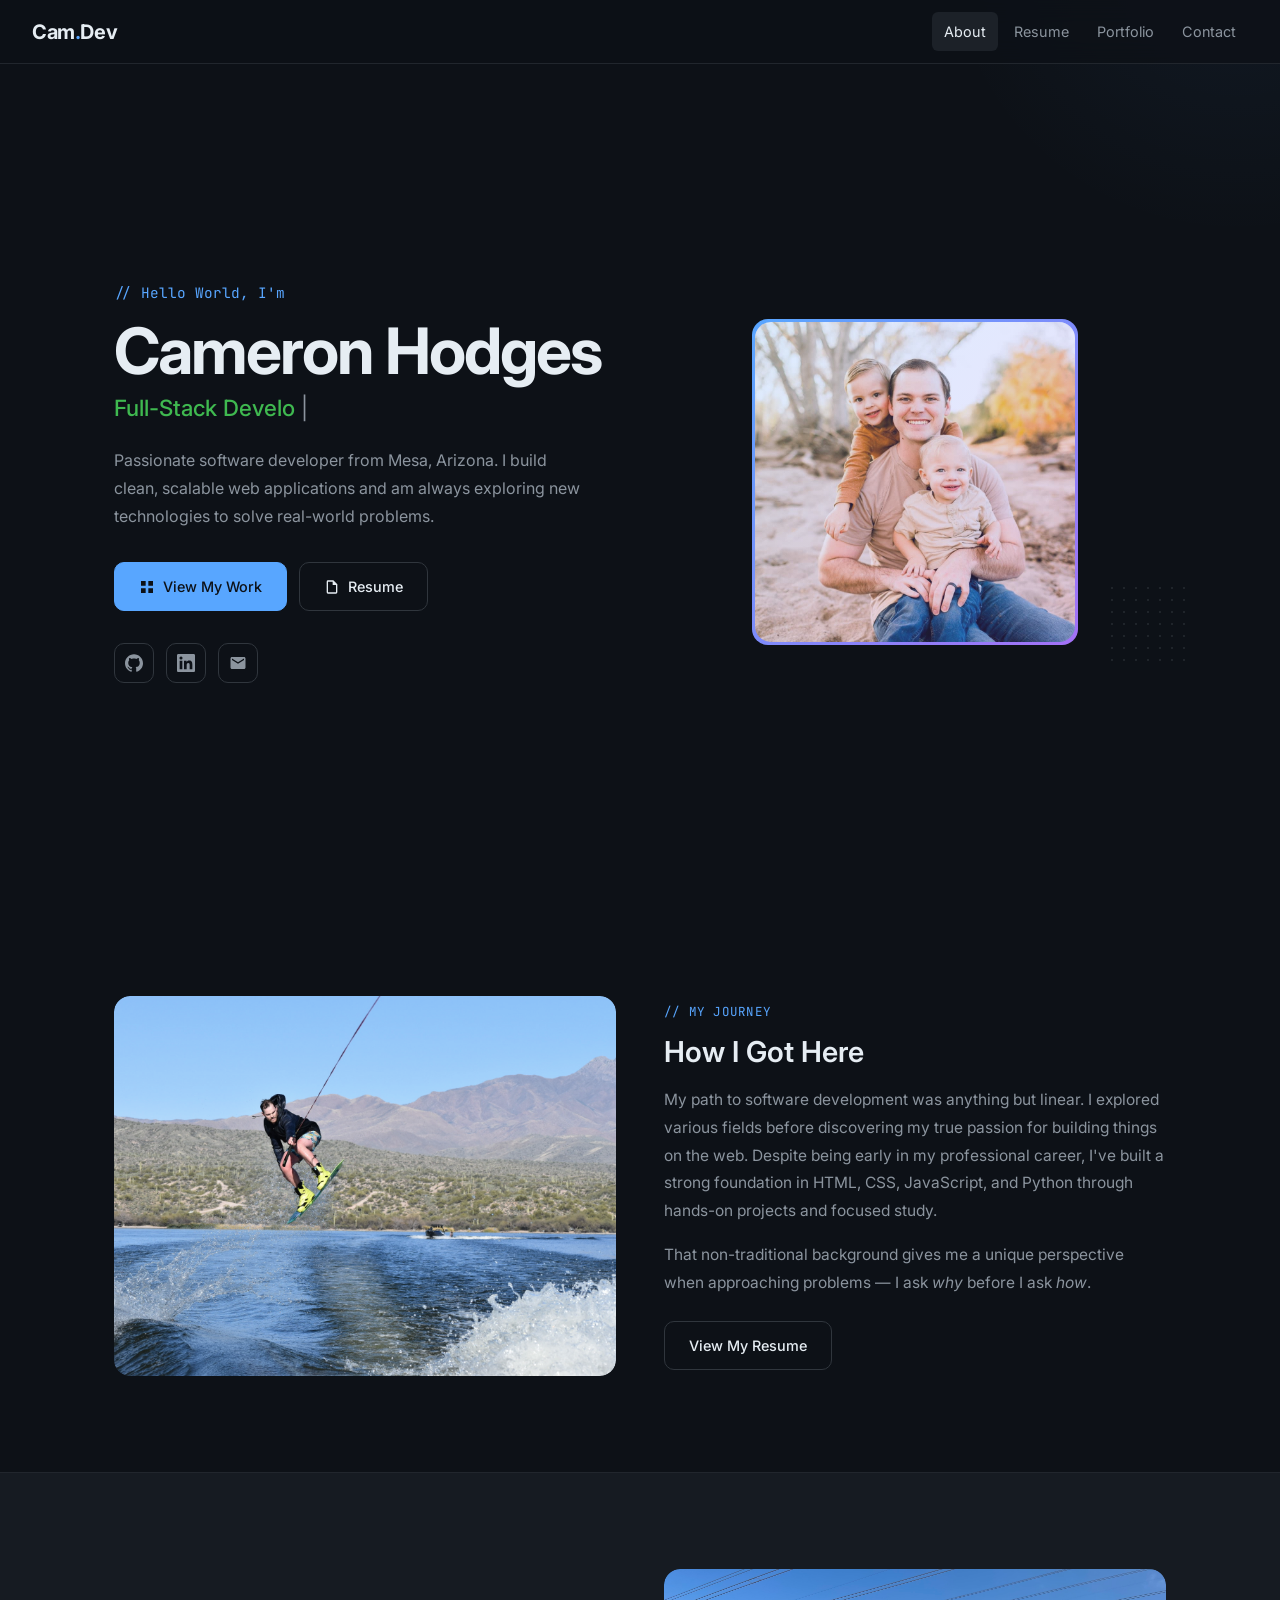
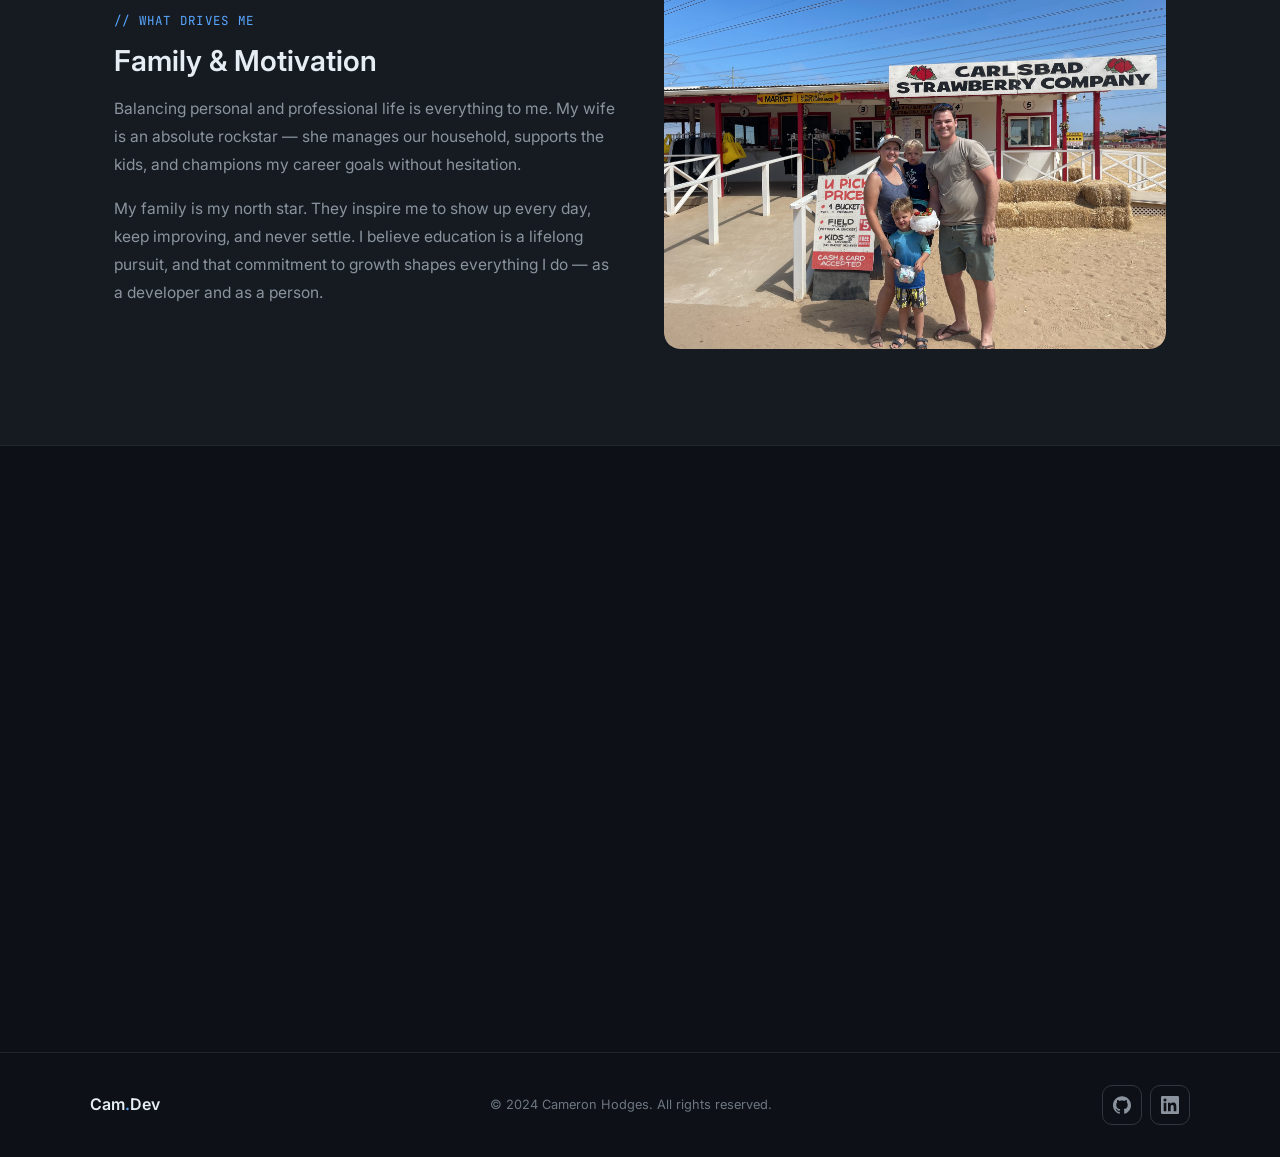
==== commit 5a344195: "html change" ====
--- a/public/index.html
+++ b/public/index.html
@@ -39,7 +39,7 @@
     <section class="hero" id="hero">
       <div class="hero-inner">
         <div class="hero-content">
-          <span class="hero-greeting">// hello world, I'm</span>
+          <span class="hero-greeting">// Hello World, I'm</span>
           <h1 class="hero-name">Cameron Hodges</h1>
           <h2 class="hero-title">
             <span id="typingText" class="highlight">Full-Stack Developer</span>
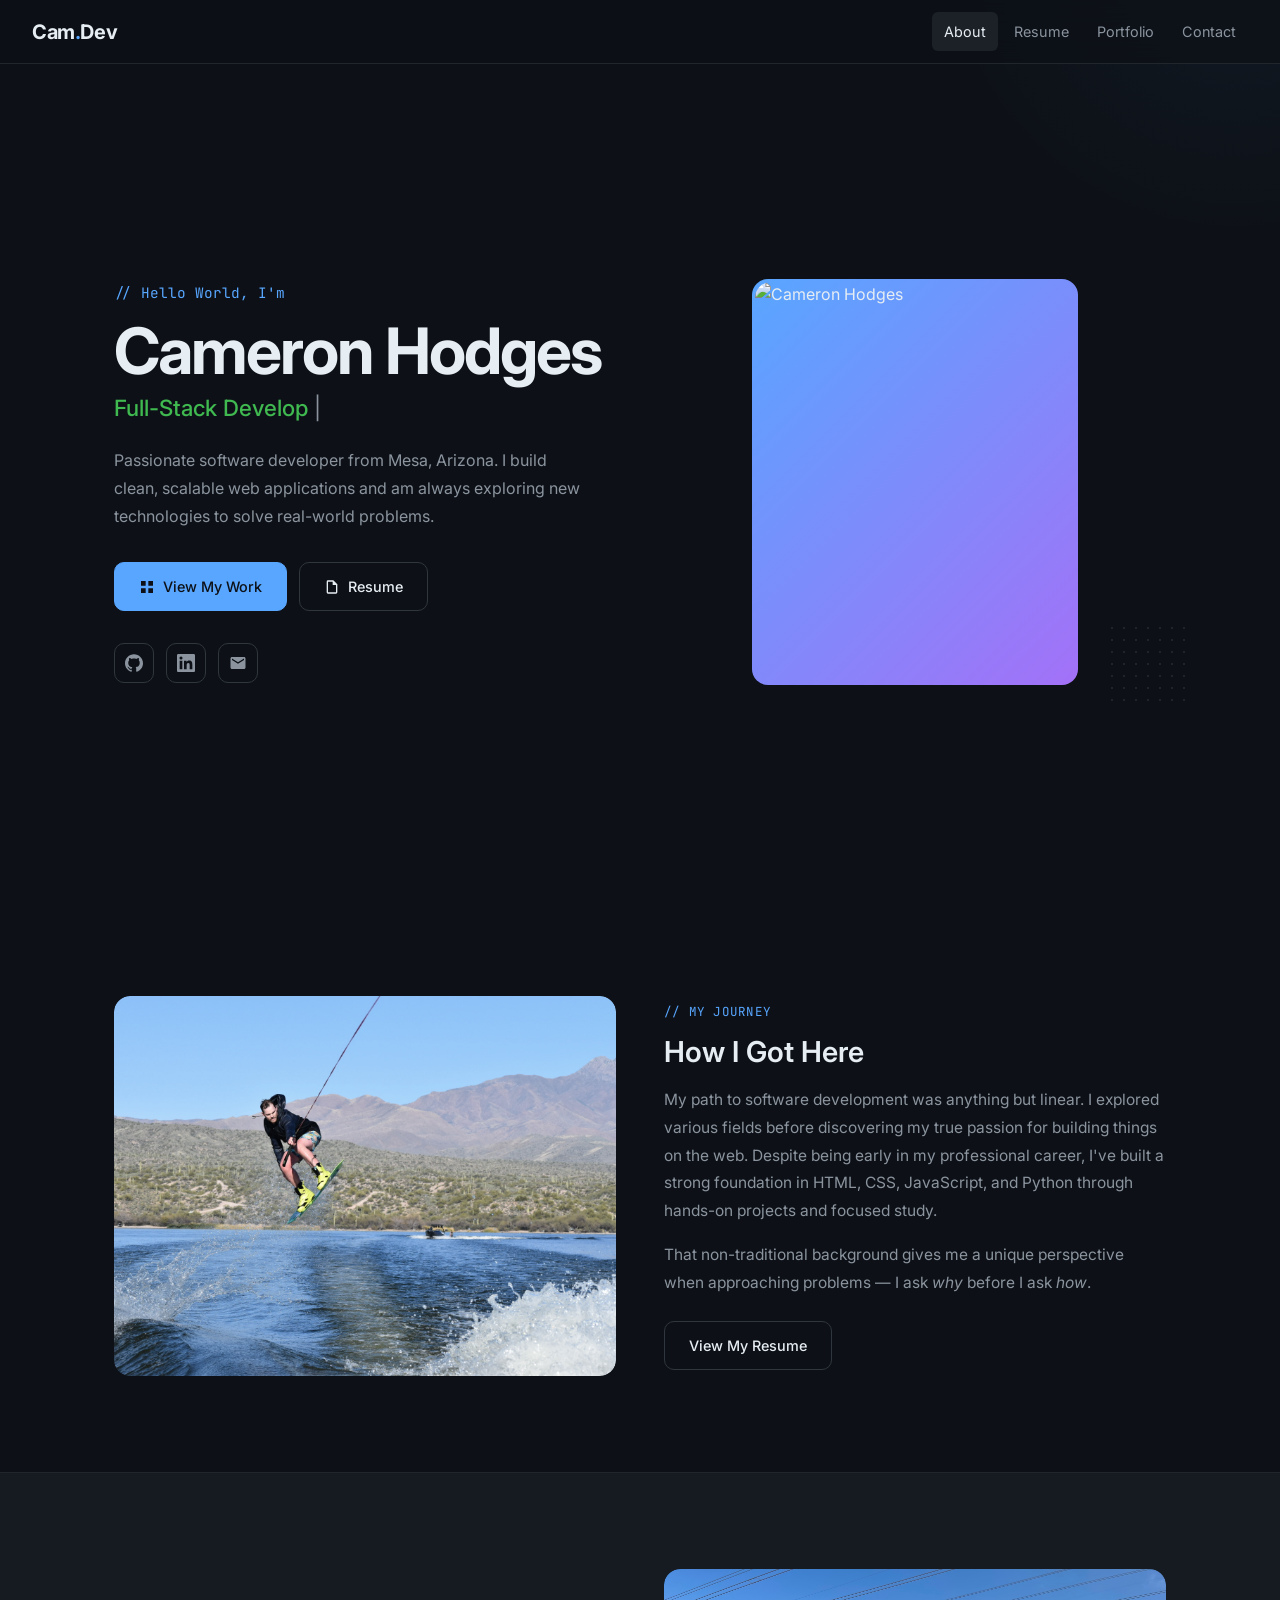
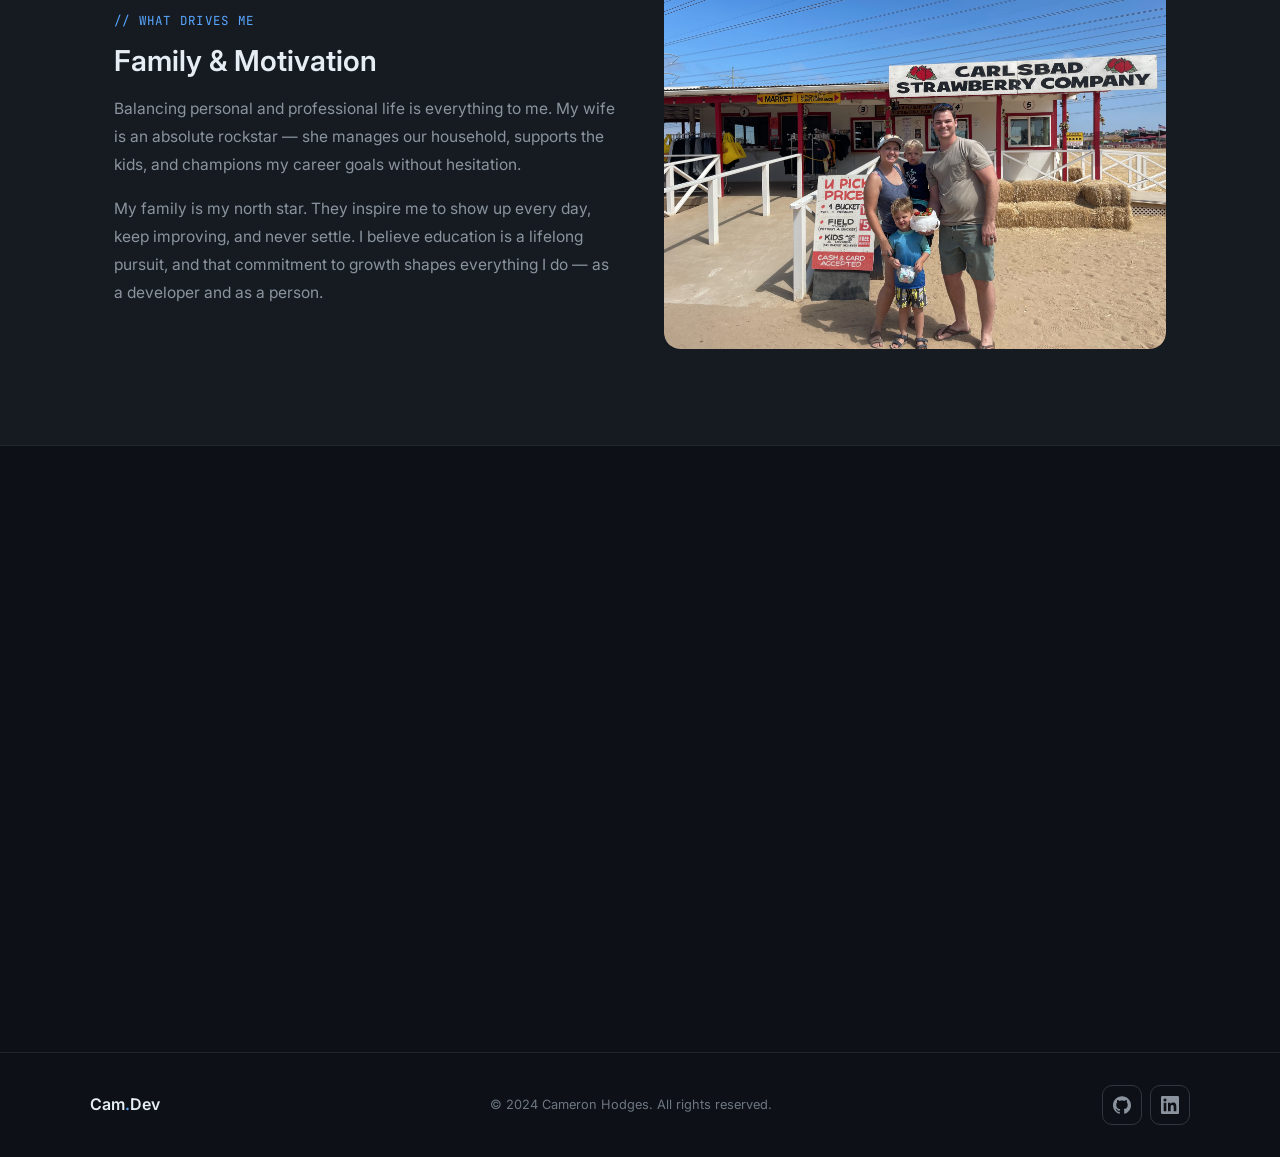
==== commit d88aceba: "Changes of images" ====
--- a/public/index.html
+++ b/public/index.html
@@ -75,7 +75,7 @@
 
         <div class="hero-image-wrapper">
           <div class="hero-image-frame">
-            <img src="./images/Cameron.JPG" alt="Cameron Hodges">
+            <img src="./images/Cameron.jpg" alt="Cameron Hodges">
           </div>
           <div class="hero-image-dots"></div>
         </div>
--- a/public/css/styles.css
+++ b/public/css/styles.css
@@ -457,7 +457,7 @@
 .hero-image-frame {
   position: relative;
   width: 320px;
-  height: 320px;
+  height: 400px;
 }
 
 .hero-image-frame::before {
@@ -474,7 +474,6 @@
   position: absolute;
   inset: 0;
   border-radius: var(--radius-lg);
-  background: linear-gradient(135deg, rgba(88,166,255,0.2), rgba(163,113,247,0.2));
   z-index: 2;
   pointer-events: none;
 }
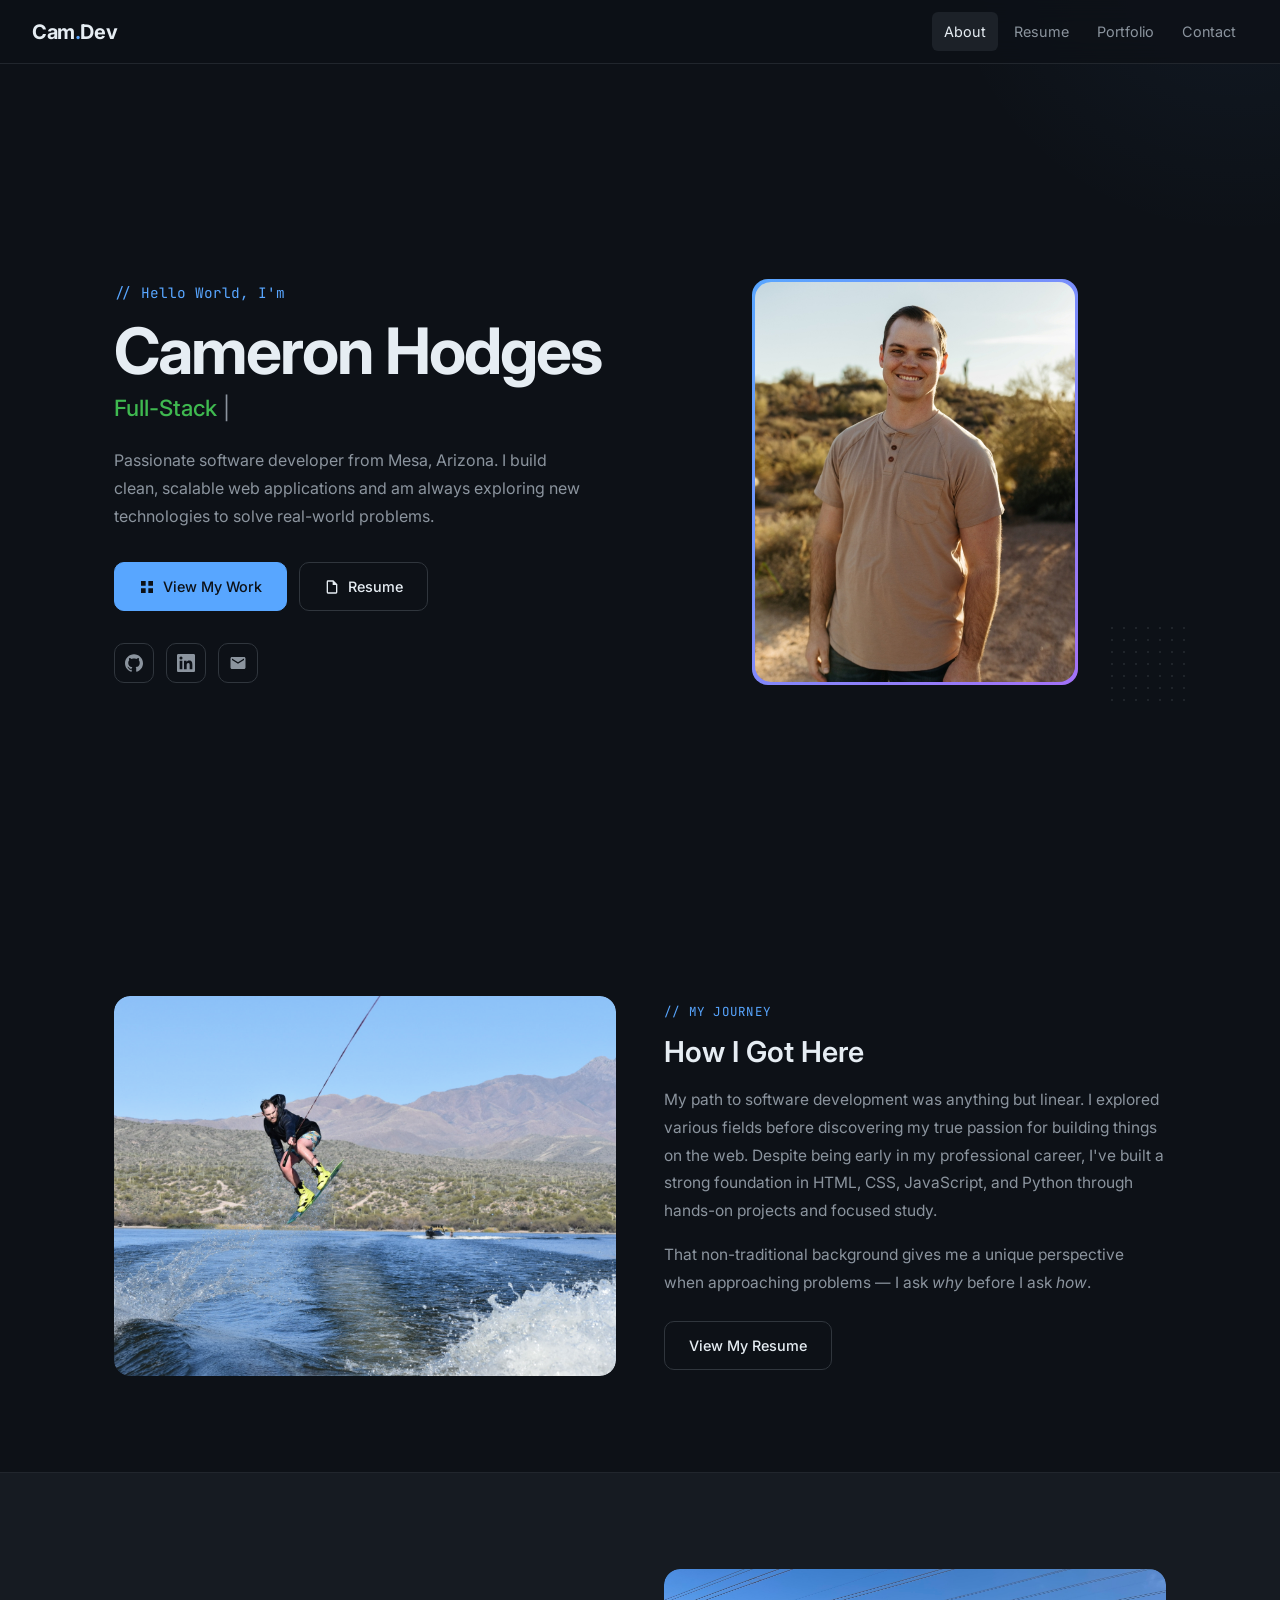
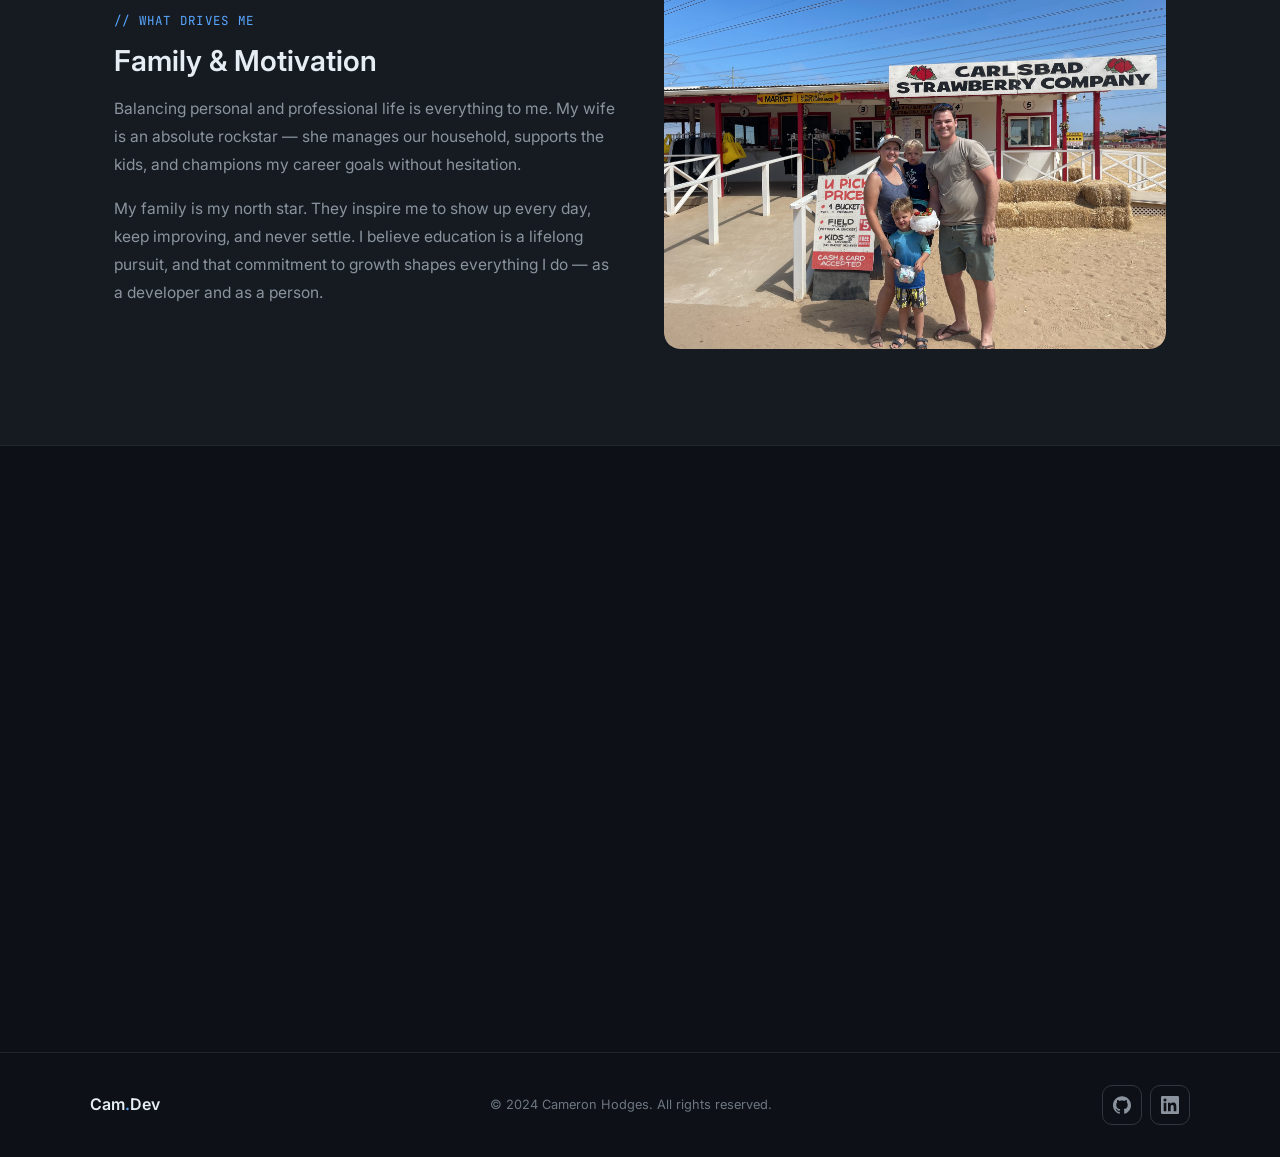
==== commit 9a91a53d: "ui and  link corrections" ====
--- a/public/index.html
+++ b/public/index.html
@@ -1,194 +1,323 @@
-<!DOCTYPE html>
+<!doctype html>
 <html lang="en">
-<head>
-  <meta charset="UTF-8">
-  <meta name="viewport" content="width=device-width, initial-scale=1.0">
-  <title>Cameron Hodges | Software Developer</title>
-  <meta name="description" content="Software developer from Mesa, Arizona. Passionate about building clean, full-stack web applications.">
-  <link href="./css/styles.css" rel="stylesheet">
-</head>
-<body>
-
-  <!-- Navbar -->
-  <header class="navbar" id="navbar">
-    <a href="./index.html" class="nav-brand">Cam<span class="accent">.</span>Dev</a>
-    <nav class="nav-links" aria-label="Primary navigation">
-      <a href="./index.html" class="nav-link">About</a>
-      <a href="./resume.html" class="nav-link">Resume</a>
-      <a href="./portfolio.html" class="nav-link">Portfolio</a>
-      <a href="./contact.html" class="nav-link">Contact</a>
-    </nav>
-    <button class="nav-toggle" id="navToggle" aria-label="Toggle navigation" aria-expanded="false">
-      <span></span>
-      <span></span>
-      <span></span>
-    </button>
-  </header>
-
-  <!-- Mobile Nav -->
-  <nav class="nav-mobile" id="navMobile" aria-label="Mobile navigation">
-    <a href="./index.html" class="nav-link">About</a>
-    <a href="./resume.html" class="nav-link">Resume</a>
-    <a href="./portfolio.html" class="nav-link">Portfolio</a>
-    <a href="./contact.html" class="nav-link">Contact</a>
-  </nav>
-
-  <main>
-
-    <!-- Hero -->
-    <section class="hero" id="hero">
-      <div class="hero-inner">
-        <div class="hero-content">
-          <span class="hero-greeting">// Hello World, I'm</span>
-          <h1 class="hero-name">Cameron Hodges</h1>
-          <h2 class="hero-title">
-            <span id="typingText" class="highlight">Full-Stack Developer</span>
-            <span class="cursor" aria-hidden="true">|</span>
-          </h2>
-          <p class="hero-description">
-            Passionate software developer from Mesa, Arizona. I build clean,
-            scalable web applications and am always exploring new technologies
-            to solve real-world problems.
-          </p>
-          <div class="hero-actions">
-            <a href="./portfolio.html" class="btn btn-primary">
-              <svg viewBox="0 0 24 24" width="16" height="16" fill="currentColor"><path d="M3 3h7v7H3V3zm0 11h7v7H3v-7zm11-11h7v7h-7V3zm0 11h7v7h-7v-7z"/></svg>
-              View My Work
-            </a>
-            <a href="./resume.html" class="btn btn-outline">
-              <svg viewBox="0 0 24 24" width="16" height="16" fill="currentColor"><path d="M14 2H6a2 2 0 0 0-2 2v16a2 2 0 0 0 2 2h12a2 2 0 0 0 2-2V8l-6-6zm4 18H6V4h7v5h5v11z"/></svg>
-              Resume
-            </a>
-          </div>
-          <div class="hero-socials">
-            <a href="https://github.com/CameronHodges98" target="_blank" rel="noopener noreferrer" class="social-link" aria-label="GitHub">
-              <svg viewBox="0 0 24 24"><path d="M12 .297c-6.63 0-12 5.373-12 12 0 5.303 3.438 9.8 8.205 11.385.6.113.82-.258.82-.577 0-.285-.01-1.04-.015-2.04-3.338.724-4.042-1.61-4.042-1.61C4.422 18.07 3.633 17.7 3.633 17.7c-1.087-.744.084-.729.084-.729 1.205.084 1.838 1.236 1.838 1.236 1.07 1.835 2.809 1.305 3.495.998.108-.776.417-1.305.76-1.605-2.665-.3-5.466-1.332-5.466-5.93 0-1.31.465-2.38 1.235-3.22-.135-.303-.54-1.523.105-3.176 0 0 1.005-.322 3.3 1.23.96-.267 1.98-.399 3-.405 1.02.006 2.04.138 3 .405 2.28-1.552 3.285-1.23 3.285-1.23.645 1.653.24 2.873.12 3.176.765.84 1.23 1.91 1.23 3.22 0 4.61-2.805 5.625-5.475 5.92.42.36.81 1.096.81 2.22 0 1.606-.015 2.896-.015 3.286 0 .315.21.69.825.57C20.565 22.092 24 17.592 24 12.297c0-6.627-5.373-12-12-12"/></svg>
-            </a>
-            <a href="https://www.linkedin.com/in/cameron-hodges-IT" target="_blank" rel="noopener noreferrer" class="social-link" aria-label="LinkedIn">
-              <svg viewBox="0 0 24 24"><path d="M20.447 20.452h-3.554v-5.569c0-1.328-.027-3.037-1.852-3.037-1.853 0-2.136 1.445-2.136 2.939v5.667H9.351V9h3.414v1.561h.046c.477-.9 1.637-1.85 3.37-1.85 3.601 0 4.267 2.37 4.267 5.455v6.286zM5.337 7.433a2.062 2.062 0 0 1-2.063-2.065 2.064 2.064 0 1 1 2.063 2.065zm1.782 13.019H3.555V9h3.564v11.452zM22.225 0H1.771C.792 0 0 .774 0 1.729v20.542C0 23.227.792 24 1.771 24h20.451C23.2 24 24 23.227 24 22.271V1.729C24 .774 23.2 0 22.222 0h.003z"/></svg>
-            </a>
-            <a href="mailto:chodges98@gmail.com" class="social-link" aria-label="Email">
-              <svg viewBox="0 0 24 24"><path d="M20 4H4c-1.1 0-2 .9-2 2v12c0 1.1.9 2 2 2h16c1.1 0 2-.9 2-2V6c0-1.1-.9-2-2-2zm0 4-8 5-8-5V6l8 5 8-5v2z"/></svg>
-            </a>
-          </div>
-        </div>
-
-        <div class="hero-image-wrapper">
-          <div class="hero-image-frame">
-            <img src="./images/Cameron.jpg" alt="Cameron Hodges">
-          </div>
-          <div class="hero-image-dots"></div>
-        </div>
-      </div>
-    </section>
-
-    <!-- My Journey -->
-    <section class="section" id="journey">
-      <div class="container">
-        <div class="about-grid reveal">
-          <div class="about-image-wrap">
-            <img src="./images/Cameronwakeboarding.JPG" alt="Cameron wakeboarding">
-          </div>
-          <div class="about-text">
-            <span class="label">// my journey</span>
-            <h2>How I Got Here</h2>
-            <p>
-              My path to software development was anything but linear. I explored
-              various fields before discovering my true passion for building things
-              on the web. Despite being early in my professional career, I've built
-              a strong foundation in HTML, CSS, JavaScript, and Python through
-              hands-on projects and focused study.
-            </p>
-            <p style="margin-top: 1rem;">
-              That non-traditional background gives me a unique perspective when
-              approaching problems — I ask <em>why</em> before I ask <em>how</em>.
-            </p>
-            <a href="./resume.html" class="btn btn-outline" style="margin-top: 1.5rem;">
-              View My Resume
-            </a>
-          </div>
-        </div>
-      </div>
-    </section>
-
-    <!-- My Inspiration -->
-    <section class="section" id="inspire" style="background: var(--color-surface); border-top: 1px solid var(--color-border-muted); border-bottom: 1px solid var(--color-border-muted);">
-      <div class="container">
-        <div class="about-grid reverse reveal">
-          <div class="about-image-wrap">
-            <img src="./images/cameronfamily.jpg" alt="Cameron with his family">
-          </div>
-          <div class="about-text">
-            <span class="label">// what drives me</span>
-            <h2>Family & Motivation</h2>
-            <p>
-              Balancing personal and professional life is everything to me. My wife
-              is an absolute rockstar — she manages our household, supports the kids,
-              and champions my career goals without hesitation.
-            </p>
-            <p style="margin-top: 1rem;">
-              My family is my north star. They inspire me to show up every day,
-              keep improving, and never settle. I believe education is a lifelong
-              pursuit, and that commitment to growth shapes everything I do —
-              as a developer and as a person.
-            </p>
-          </div>
-        </div>
-      </div>
-    </section>
-
-    <!-- Goals -->
-    <section class="section" id="goals">
-      <div class="container">
-        <div class="about-grid reveal">
-          <div class="about-image-wrap" style="display:flex; align-items:center; justify-content:center; background: var(--color-surface); border: 1px solid var(--color-border); border-radius: var(--radius-lg); padding: 2rem;">
-            <img src="./images/cam.devLogo.png" alt="Cam.Dev Logo" style="max-width:220px; height:auto; border-radius: var(--radius-md);">
-          </div>
-          <div class="about-text">
-            <span class="label">// looking ahead</span>
-            <h2>Where I'm Headed</h2>
-            <p>
-              My love for creating new things found a perfect match in software
-              development. I'm actively sharpening my skills across the full stack —
-              React, Node.js, Express, Redux, and PostgreSQL — while engaging with
-              the developer community and building meaningful relationships.
-            </p>
-            <p style="margin-top: 1rem;">
-              Long-term, I'm working toward a Senior Developer role and have my
-              sights set on launching my own SaaS product focused on
-              network and computer security.
-            </p>
-            <div class="tags" style="margin-top: 1.5rem;">
-              <span class="tag">Python</span>
-              <span class="tag">JavaScript</span>
-              <span class="tag green">Node.js</span>
-              <span class="tag green">PostgreSQL</span>
-              <span class="tag green">Firebase Hosting</span>
-              <span class="tag purple">AI Coding</span>
-              
+    <head>
+        <meta charset="UTF-8" />
+        <meta name="viewport" content="width=device-width, initial-scale=1.0" />
+        <title>Cameron Hodges | Software Developer</title>
+        <meta
+            name="description"
+            content="Software developer from Mesa, Arizona. Passionate about building clean, full-stack web applications."
+        />
+        <link href="./css/styles.css" rel="stylesheet" />
+    </head>
+    <body>
+        <!-- Navbar -->
+        <header class="navbar" id="navbar">
+            <a href="./index.html" class="nav-brand"
+                >Cam<span class="accent">.</span>Dev</a
+            >
+            <nav class="nav-links" aria-label="Primary navigation">
+                <a href="./index.html" class="nav-link">About</a>
+                <a href="./resume.html" class="nav-link">Resume</a>
+                <a href="./portfolio.html" class="nav-link">Portfolio</a>
+                <a href="./contact.html" class="nav-link">Contact</a>
+            </nav>
+            <button
+                class="nav-toggle"
+                id="navToggle"
+                aria-label="Toggle navigation"
+                aria-expanded="false"
+            >
+                <span></span>
+                <span></span>
+                <span></span>
+            </button>
+        </header>
+
+        <!-- Mobile Nav -->
+        <nav class="nav-mobile" id="navMobile" aria-label="Mobile navigation">
+            <a href="./index.html" class="nav-link">About</a>
+            <a href="./resume.html" class="nav-link">Resume</a>
+            <a href="./portfolio.html" class="nav-link">Portfolio</a>
+            <a href="./contact.html" class="nav-link">Contact</a>
+        </nav>
+
+        <main>
+            <!-- Hero -->
+            <section class="hero" id="hero">
+                <div class="hero-inner">
+                    <div class="hero-content">
+                        <span class="hero-greeting">// Hello World, I'm</span>
+                        <h1 class="hero-name">Cameron Hodges</h1>
+                        <h2 class="hero-title">
+                            <span id="typingText" class="highlight"
+                                >Full-Stack Developer</span
+                            >
+                            <span class="cursor" aria-hidden="true">|</span>
+                        </h2>
+                        <p class="hero-description">
+                            Passionate software developer from Mesa, Arizona. I
+                            build clean, scalable web applications and am always
+                            exploring new technologies to solve real-world
+                            problems.
+                        </p>
+                        <div class="hero-actions">
+                            <a href="./portfolio.html" class="btn btn-primary">
+                                <svg
+                                    viewBox="0 0 24 24"
+                                    width="16"
+                                    height="16"
+                                    fill="currentColor"
+                                >
+                                    <path
+                                        d="M3 3h7v7H3V3zm0 11h7v7H3v-7zm11-11h7v7h-7V3zm0 11h7v7h-7v-7z"
+                                    />
+                                </svg>
+                                View My Work
+                            </a>
+                            <a href="./resume.html" class="btn btn-outline">
+                                <svg
+                                    viewBox="0 0 24 24"
+                                    width="16"
+                                    height="16"
+                                    fill="currentColor"
+                                >
+                                    <path
+                                        d="M14 2H6a2 2 0 0 0-2 2v16a2 2 0 0 0 2 2h12a2 2 0 0 0 2-2V8l-6-6zm4 18H6V4h7v5h5v11z"
+                                    />
+                                </svg>
+                                Resume
+                            </a>
+                        </div>
+                        <div class="hero-socials">
+                            <a
+                                href="https://github.com/CameronHodges98"
+                                target="_blank"
+                                rel="noopener noreferrer"
+                                class="social-link"
+                                aria-label="GitHub"
+                            >
+                                <svg viewBox="0 0 24 24">
+                                    <path
+                                        d="M12 .297c-6.63 0-12 5.373-12 12 0 5.303 3.438 9.8 8.205 11.385.6.113.82-.258.82-.577 0-.285-.01-1.04-.015-2.04-3.338.724-4.042-1.61-4.042-1.61C4.422 18.07 3.633 17.7 3.633 17.7c-1.087-.744.084-.729.084-.729 1.205.084 1.838 1.236 1.838 1.236 1.07 1.835 2.809 1.305 3.495.998.108-.776.417-1.305.76-1.605-2.665-.3-5.466-1.332-5.466-5.93 0-1.31.465-2.38 1.235-3.22-.135-.303-.54-1.523.105-3.176 0 0 1.005-.322 3.3 1.23.96-.267 1.98-.399 3-.405 1.02.006 2.04.138 3 .405 2.28-1.552 3.285-1.23 3.285-1.23.645 1.653.24 2.873.12 3.176.765.84 1.23 1.91 1.23 3.22 0 4.61-2.805 5.625-5.475 5.92.42.36.81 1.096.81 2.22 0 1.606-.015 2.896-.015 3.286 0 .315.21.69.825.57C20.565 22.092 24 17.592 24 12.297c0-6.627-5.373-12-12-12"
+                                    />
+                                </svg>
+                            </a>
+                            <a
+                                href="https://www.linkedin.com/in/cameron-hodges-IT"
+                                target="_blank"
+                                rel="noopener noreferrer"
+                                class="social-link"
+                                aria-label="LinkedIn"
+                            >
+                                <svg viewBox="0 0 24 24">
+                                    <path
+                                        d="M20.447 20.452h-3.554v-5.569c0-1.328-.027-3.037-1.852-3.037-1.853 0-2.136 1.445-2.136 2.939v5.667H9.351V9h3.414v1.561h.046c.477-.9 1.637-1.85 3.37-1.85 3.601 0 4.267 2.37 4.267 5.455v6.286zM5.337 7.433a2.062 2.062 0 0 1-2.063-2.065 2.064 2.064 0 1 1 2.063 2.065zm1.782 13.019H3.555V9h3.564v11.452zM22.225 0H1.771C.792 0 0 .774 0 1.729v20.542C0 23.227.792 24 1.771 24h20.451C23.2 24 24 23.227 24 22.271V1.729C24 .774 23.2 0 22.222 0h.003z"
+                                    />
+                                </svg>
+                            </a>
+                            <a
+                                href="mailto:chodges98@gmail.com"
+                                class="social-link"
+                                aria-label="Email"
+                            >
+                                <svg viewBox="0 0 24 24">
+                                    <path
+                                        d="M20 4H4c-1.1 0-2 .9-2 2v12c0 1.1.9 2 2 2h16c1.1 0 2-.9 2-2V6c0-1.1-.9-2-2-2zm0 4-8 5-8-5V6l8 5 8-5v2z"
+                                    />
+                                </svg>
+                            </a>
+                        </div>
+                    </div>
+
+                    <div class="hero-image-wrapper">
+                        <div class="hero-image-frame">
+                            <img
+                                src="./images/Cameron.JPG"
+                                alt="Cameron Hodges"
+                            />
+                        </div>
+                        <div class="hero-image-dots"></div>
+                    </div>
+                </div>
+            </section>
+
+            <!-- My Journey -->
+            <section class="section" id="journey">
+                <div class="container">
+                    <div class="about-grid reveal">
+                        <div class="about-image-wrap">
+                            <img
+                                src="./images/Cameronwakeboarding.JPG"
+                                alt="Cameron wakeboarding"
+                            />
+                        </div>
+                        <div class="about-text">
+                            <span class="label">// my journey</span>
+                            <h2>How I Got Here</h2>
+                            <p>
+                                My path to software development was anything but
+                                linear. I explored various fields before
+                                discovering my true passion for building things
+                                on the web. Despite being early in my
+                                professional career, I've built a strong
+                                foundation in HTML, CSS, JavaScript, and Python
+                                through hands-on projects and focused study.
+                            </p>
+                            <p style="margin-top: 1rem">
+                                That non-traditional background gives me a
+                                unique perspective when approaching problems — I
+                                ask <em>why</em> before I ask <em>how</em>.
+                            </p>
+                            <a
+                                href="./resume.html"
+                                class="btn btn-outline"
+                                style="margin-top: 1.5rem"
+                            >
+                                View My Resume
+                            </a>
+                        </div>
+                    </div>
+                </div>
+            </section>
+
+            <!-- My Inspiration -->
+            <section
+                class="section"
+                id="inspire"
+                style="
+                    background: var(--color-surface);
+                    border-top: 1px solid var(--color-border-muted);
+                    border-bottom: 1px solid var(--color-border-muted);
+                "
+            >
+                <div class="container">
+                    <div class="about-grid reverse reveal">
+                        <div class="about-image-wrap">
+                            <img
+                                src="./images/cameronfamily.jpg"
+                                alt="Cameron with his family"
+                            />
+                        </div>
+                        <div class="about-text">
+                            <span class="label">// what drives me</span>
+                            <h2>Family & Motivation</h2>
+                            <p>
+                                Balancing personal and professional life is
+                                everything to me. My wife is an absolute
+                                rockstar — she manages our household, supports
+                                the kids, and champions my career goals without
+                                hesitation.
+                            </p>
+                            <p style="margin-top: 1rem">
+                                My family is my north star. They inspire me to
+                                show up every day, keep improving, and never
+                                settle. I believe education is a lifelong
+                                pursuit, and that commitment to growth shapes
+                                everything I do — as a developer and as a
+                                person.
+                            </p>
+                        </div>
+                    </div>
+                </div>
+            </section>
+
+            <!-- Goals -->
+            <section class="section" id="goals">
+                <div class="container">
+                    <div class="about-grid reveal">
+                        <div
+                            class="about-image-wrap"
+                            style="
+                                display: flex;
+                                align-items: center;
+                                justify-content: center;
+                                background: var(--color-surface);
+                                border: 1px solid var(--color-border);
+                                border-radius: var(--radius-lg);
+                                padding: 2rem;
+                            "
+                        >
+                            <img
+                                src="./images/cam.devLogo.png"
+                                alt="Cam.Dev Logo"
+                                style="
+                                    max-width: 220px;
+                                    height: auto;
+                                    border-radius: var(--radius-md);
+                                "
+                            />
+                        </div>
+                        <div class="about-text">
+                            <span class="label">// looking ahead</span>
+                            <h2>Where I'm Headed</h2>
+                            <p>
+                                My love for creating new things found a perfect
+                                match in software development. I'm actively
+                                sharpening my skills across the full stack —
+                                React, Node.js, Express, Redux, and PostgreSQL —
+                                while engaging with the developer community and
+                                building meaningful relationships.
+                            </p>
+                            <p style="margin-top: 1rem">
+                                Long-term, I'm working toward a Senior Developer
+                                role and have my sights set on launching my own
+                                SaaS product focused on network and computer
+                                security.
+                            </p>
+                            <div class="tags" style="margin-top: 1.5rem">
+                                <span class="tag">Python</span>
+                                <span class="tag">JavaScript</span>
+                                <span class="tag green">Node.js</span>
+                                <span class="tag green">PostgreSQL</span>
+                                <span class="tag green">Firebase Hosting</span>
+                                <span class="tag purple">AI Coding</span>
+                            </div>
+                        </div>
+                    </div>
+                </div>
+            </section>
+        </main>
+
+        <footer class="footer">
+            <div class="footer-inner">
+                <a href="./index.html" class="footer-brand"
+                    >Cam<span class="accent">.</span>Dev</a
+                >
+                <p class="footer-copy">
+                    &copy; 2024 Cameron Hodges. All rights reserved.
+                </p>
+                <div class="footer-socials">
+                    <a
+                        href="https://github.com/CameronHodges98"
+                        target="_blank"
+                        rel="noopener noreferrer"
+                        class="social-link"
+                        aria-label="GitHub"
+                    >
+                        <svg viewBox="0 0 24 24">
+                            <path
+                                d="M12 .297c-6.63 0-12 5.373-12 12 0 5.303 3.438 9.8 8.205 11.385.6.113.82-.258.82-.577 0-.285-.01-1.04-.015-2.04-3.338.724-4.042-1.61-4.042-1.61C4.422 18.07 3.633 17.7 3.633 17.7c-1.087-.744.084-.729.084-.729 1.205.084 1.838 1.236 1.838 1.236 1.07 1.835 2.809 1.305 3.495.998.108-.776.417-1.305.76-1.605-2.665-.3-5.466-1.332-5.466-5.93 0-1.31.465-2.38 1.235-3.22-.135-.303-.54-1.523.105-3.176 0 0 1.005-.322 3.3 1.23.96-.267 1.98-.399 3-.405 1.02.006 2.04.138 3 .405 2.28-1.552 3.285-1.23 3.285-1.23.645 1.653.24 2.873.12 3.176.765.84 1.23 1.91 1.23 3.22 0 4.61-2.805 5.625-5.475 5.92.42.36.81 1.096.81 2.22 0 1.606-.015 2.896-.015 3.286 0 .315.21.69.825.57C20.565 22.092 24 17.592 24 12.297c0-6.627-5.373-12-12-12"
+                            />
+                        </svg>
+                    </a>
+                    <a
+                        href="https://www.linkedin.com/in/cameron-hodges-IT"
+                        target="_blank"
+                        rel="noopener noreferrer"
+                        class="social-link"
+                        aria-label="LinkedIn"
+                    >
+                        <svg viewBox="0 0 24 24">
+                            <path
+                                d="M20.447 20.452h-3.554v-5.569c0-1.328-.027-3.037-1.852-3.037-1.853 0-2.136 1.445-2.136 2.939v5.667H9.351V9h3.414v1.561h.046c.477-.9 1.637-1.85 3.37-1.85 3.601 0 4.267 2.37 4.267 5.455v6.286zM5.337 7.433a2.062 2.062 0 0 1-2.063-2.065 2.064 2.064 0 1 1 2.063 2.065zm1.782 13.019H3.555V9h3.564v11.452zM22.225 0H1.771C.792 0 0 .774 0 1.729v20.542C0 23.227.792 24 1.771 24h20.451C23.2 24 24 23.227 24 22.271V1.729C24 .774 23.2 0 22.222 0h.003z"
+                            />
+                        </svg>
+                    </a>
+                </div>
             </div>
-          </div>
-        </div>
-      </div>
-    </section>
-
-  </main>
-
-  <footer class="footer">
-    <div class="footer-inner">
-      <a href="./index.html" class="footer-brand">Cam<span class="accent">.</span>Dev</a>
-      <p class="footer-copy">&copy; 2024 Cameron Hodges. All rights reserved.</p>
-      <div class="footer-socials">
-        <a href="https://github.com/CameronHodges98" target="_blank" rel="noopener noreferrer" class="social-link" aria-label="GitHub">
-          <svg viewBox="0 0 24 24"><path d="M12 .297c-6.63 0-12 5.373-12 12 0 5.303 3.438 9.8 8.205 11.385.6.113.82-.258.82-.577 0-.285-.01-1.04-.015-2.04-3.338.724-4.042-1.61-4.042-1.61C4.422 18.07 3.633 17.7 3.633 17.7c-1.087-.744.084-.729.084-.729 1.205.084 1.838 1.236 1.838 1.236 1.07 1.835 2.809 1.305 3.495.998.108-.776.417-1.305.76-1.605-2.665-.3-5.466-1.332-5.466-5.93 0-1.31.465-2.38 1.235-3.22-.135-.303-.54-1.523.105-3.176 0 0 1.005-.322 3.3 1.23.96-.267 1.98-.399 3-.405 1.02.006 2.04.138 3 .405 2.28-1.552 3.285-1.23 3.285-1.23.645 1.653.24 2.873.12 3.176.765.84 1.23 1.91 1.23 3.22 0 4.61-2.805 5.625-5.475 5.92.42.36.81 1.096.81 2.22 0 1.606-.015 2.896-.015 3.286 0 .315.21.69.825.57C20.565 22.092 24 17.592 24 12.297c0-6.627-5.373-12-12-12"/></svg>
-        </a>
-        <a href="https://www.linkedin.com/in/cameron-hodges-IT" target="_blank" rel="noopener noreferrer" class="social-link" aria-label="LinkedIn">
-          <svg viewBox="0 0 24 24"><path d="M20.447 20.452h-3.554v-5.569c0-1.328-.027-3.037-1.852-3.037-1.853 0-2.136 1.445-2.136 2.939v5.667H9.351V9h3.414v1.561h.046c.477-.9 1.637-1.85 3.37-1.85 3.601 0 4.267 2.37 4.267 5.455v6.286zM5.337 7.433a2.062 2.062 0 0 1-2.063-2.065 2.064 2.064 0 1 1 2.063 2.065zm1.782 13.019H3.555V9h3.564v11.452zM22.225 0H1.771C.792 0 0 .774 0 1.729v20.542C0 23.227.792 24 1.771 24h20.451C23.2 24 24 23.227 24 22.271V1.729C24 .774 23.2 0 22.222 0h.003z"/></svg>
-        </a>
-      </div>
-    </div>
-  </footer>
-
-  <script src="./js/main.js"></script>
-</body>
+        </footer>
+
+        <script src="./js/main.js"></script>
+    </body>
 </html>
--- a/public/css/styles.css
+++ b/public/css/styles.css
@@ -619,6 +619,11 @@
   color: var(--color-purple);
   border-color: rgba(163,113,247,0.2);
 }
+.tag.orange {
+  background: rgba(255, 168, 82, 0.1);
+  color: var(--color-orange);
+  border-color: rgba(255, 168, 82, 0.2);
+}
 
 /* =============================================
    Portfolio Page
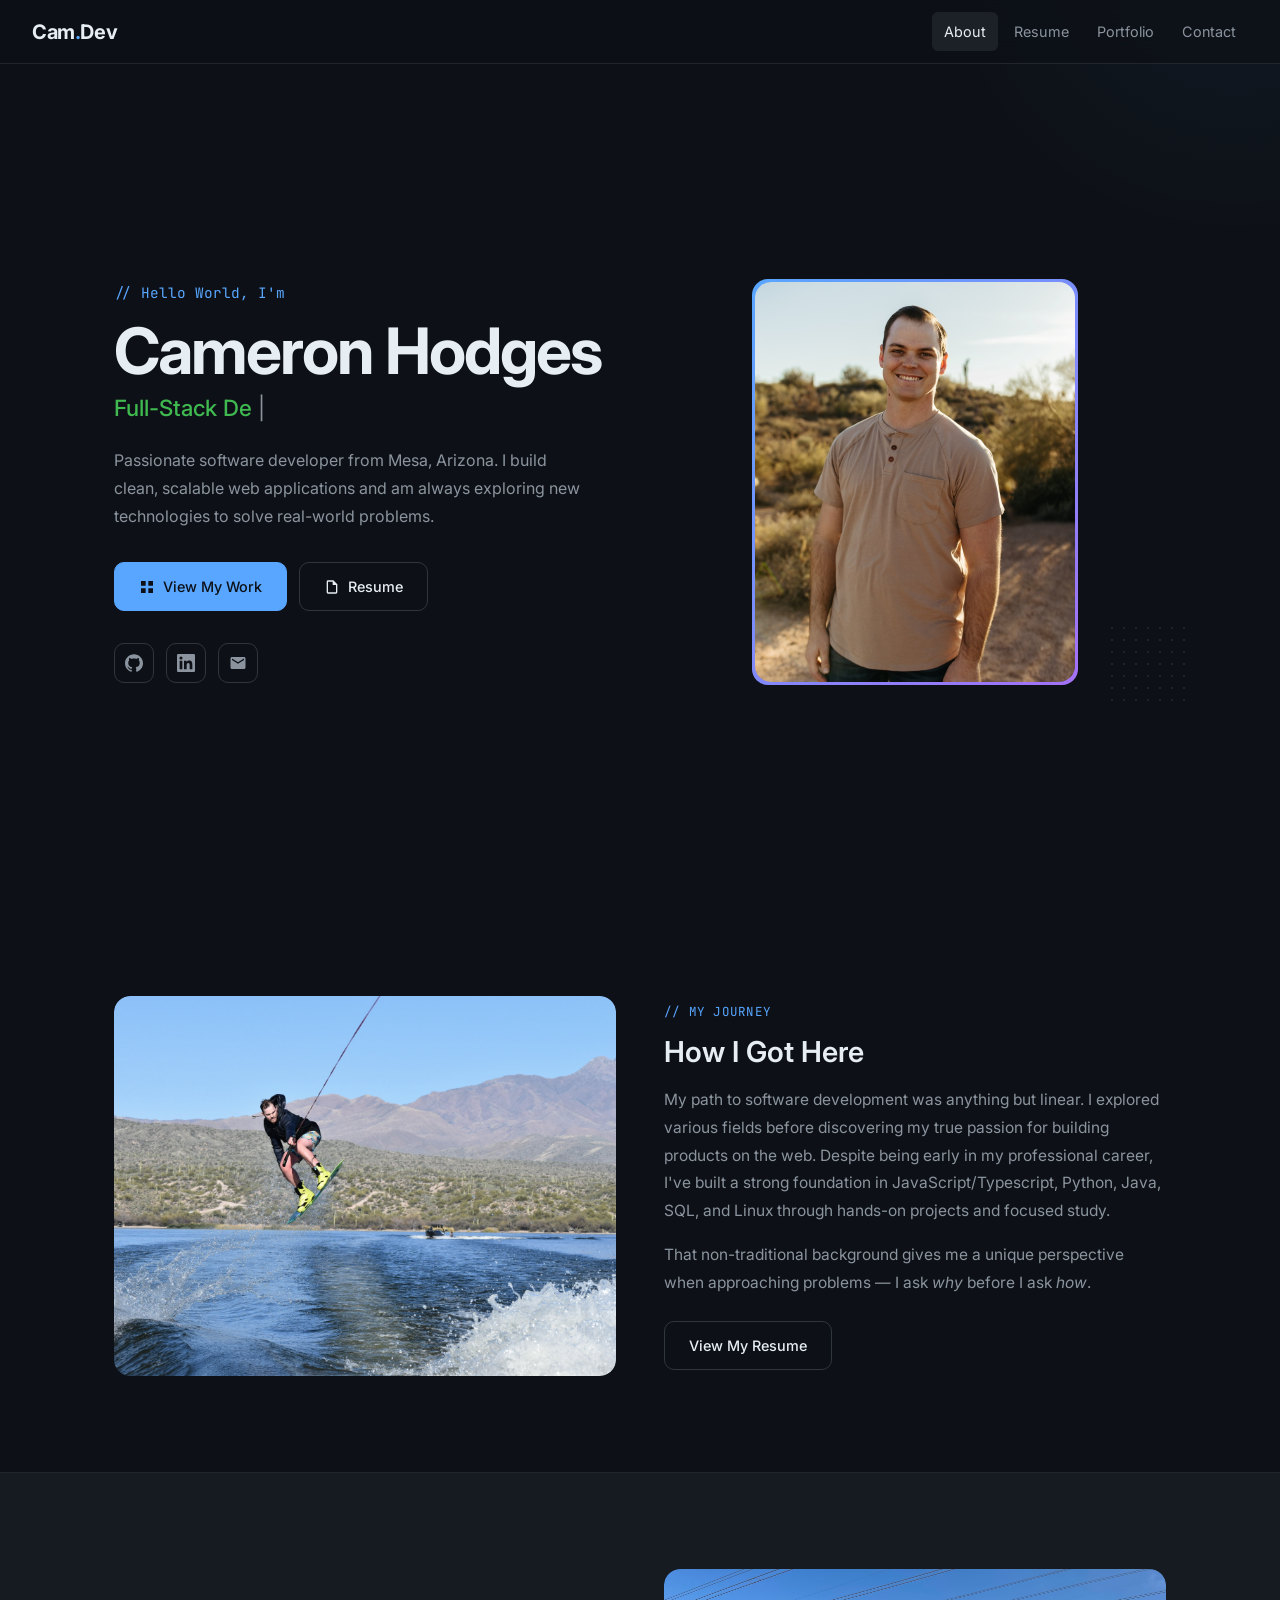
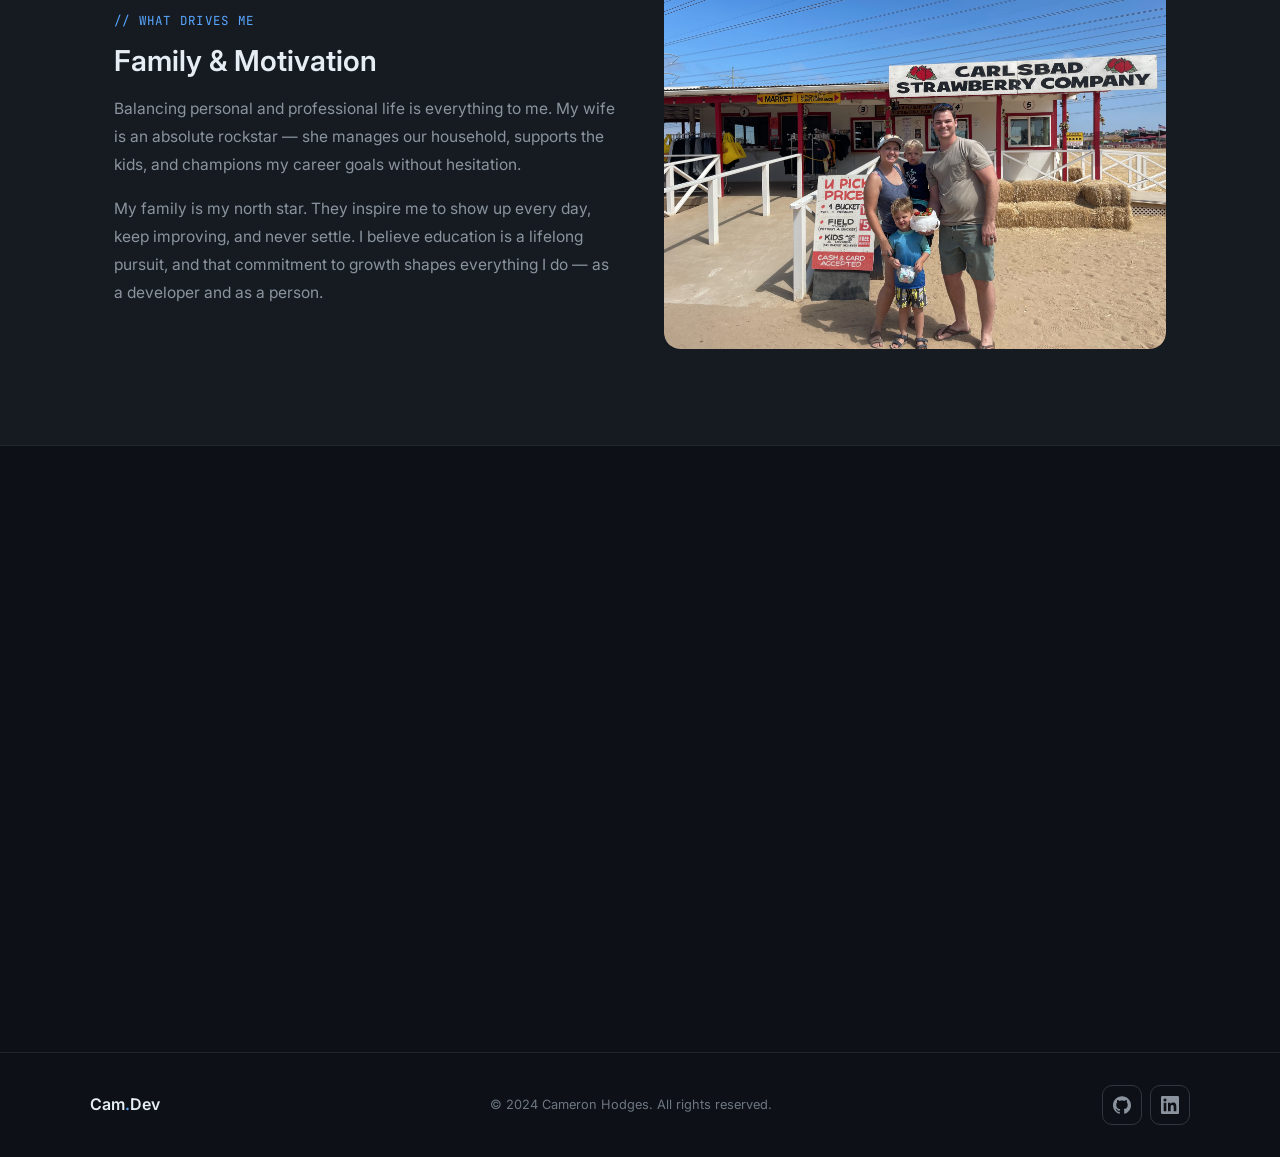
==== commit 523766d9: "Updates to verbiage and redesigned explanations on homepage" ====
--- a/public/index.html
+++ b/public/index.html
@@ -158,11 +158,12 @@
                             <p>
                                 My path to software development was anything but
                                 linear. I explored various fields before
-                                discovering my true passion for building things
-                                on the web. Despite being early in my
+                                discovering my true passion for building
+                                products on the web. Despite being early in my
                                 professional career, I've built a strong
-                                foundation in HTML, CSS, JavaScript, and Python
-                                through hands-on projects and focused study.
+                                foundation in JavaScript/Typescript, Python,
+                                Java, SQL, and Linux through hands-on projects
+                                and focused study.
                             </p>
                             <p style="margin-top: 1rem">
                                 That non-traditional background gives me a
@@ -253,25 +254,30 @@
                             <h2>Where I'm Headed</h2>
                             <p>
                                 My love for creating new things found a perfect
-                                match in software development. I'm actively
-                                sharpening my skills across the full stack —
-                                React, Node.js, Express, Redux, and PostgreSQL —
-                                while engaging with the developer community and
-                                building meaningful relationships.
+                                match in software development. I'm always
+                                actively sharpening my skills across the full
+                                stack while engaging with the developer
+                                community and building meaningful relationships
+                                as well as programs.
                             </p>
                             <p style="margin-top: 1rem">
                                 Long-term, I'm working toward a Senior Developer
-                                role and have my sights set on launching my own
-                                SaaS product focused on network and computer
-                                security.
+                                role with a company I can grow with. I consider
+                                myself a bit of an entreprenuer and plan to
+                                build out a SaaS platform for tracking and
+                                trading the stock market as I progress in my
+                                career.
                             </p>
                             <div class="tags" style="margin-top: 1.5rem">
-                                <span class="tag">Python</span>
-                                <span class="tag">JavaScript</span>
-                                <span class="tag green">Node.js</span>
+                                <span class="tag green">Python</span>
+                                <span class="tag green">Java</span>
+                                <span class="tag purple"
+                                    >JavaScript/TypeScript</span
+                                >
+                                <span class="tag">Node.js</span>
                                 <span class="tag green">PostgreSQL</span>
-                                <span class="tag green">Firebase Hosting</span>
-                                <span class="tag purple">AI Coding</span>
+                                <span class="tag">.Net</span>
+                                <span class="tag orange">AI Orchestration</span>
                             </div>
                         </div>
                     </div>
--- a/public/css/styles.css
+++ b/public/css/styles.css
@@ -3,1352 +3,1397 @@
    ============================================= */
 
 /* Google Fonts */
-@import url('https://fonts.googleapis.com/css2?family=Inter:wght@300;400;500;600;700&family=JetBrains+Mono:wght@400;500&display=swap');
+@import url("https://fonts.googleapis.com/css2?family=Inter:wght@300;400;500;600;700&family=JetBrains+Mono:wght@400;500&display=swap");
 
 /* =============================================
    CSS Custom Properties
    ============================================= */
 :root {
-  /* Colors */
-  --color-bg:            #0d1117;
-  --color-surface:       #161b22;
-  --color-surface-2:     #1c2128;
-  --color-border:        #30363d;
-  --color-border-muted:  #21262d;
-  --color-text:          #e6edf3;
-  --color-text-muted:    #8b949e;
-  --color-text-subtle:   #6e7681;
-  --color-accent:        #58a6ff;
-  --color-accent-hover:  #79b8ff;
-  --color-green:         #3fb950;
-  --color-green-hover:   #56d364;
-  --color-purple:        #a371f7;
-
-  /* Typography */
-  --font-body: 'Inter', -apple-system, BlinkMacSystemFont, 'Segoe UI', sans-serif;
-  --font-mono: 'JetBrains Mono', 'Fira Code', 'Courier New', monospace;
-
-  /* Spacing */
-  --space-1:  0.25rem;
-  --space-2:  0.5rem;
-  --space-3:  0.75rem;
-  --space-4:  1rem;
-  --space-6:  1.5rem;
-  --space-8:  2rem;
-  --space-12: 3rem;
-  --space-16: 4rem;
-  --space-20: 5rem;
-  --space-24: 6rem;
-
-  /* Layout */
-  --max-width:  1100px;
-  --nav-height: 64px;
-
-  /* Transitions */
-  --transition-fast: 150ms ease;
-  --transition-base: 250ms ease;
-  --transition-slow: 400ms ease;
-
-  /* Shadows */
-  --shadow-sm:     0 1px 3px rgba(0,0,0,0.4);
-  --shadow-md:     0 4px 16px rgba(0,0,0,0.5);
-  --shadow-lg:     0 8px 32px rgba(0,0,0,0.6);
-  --shadow-accent: 0 0 24px rgba(88,166,255,0.15);
-
-  /* Border Radius */
-  --radius-sm:   6px;
-  --radius-md:   10px;
-  --radius-lg:   16px;
-  --radius-xl:   24px;
-  --radius-full: 9999px;
+    /* Colors */
+    --color-bg: #0d1117;
+    --color-surface: #161b22;
+    --color-surface-2: #1c2128;
+    --color-border: #30363d;
+    --color-border-muted: #21262d;
+    --color-text: #e6edf3;
+    --color-text-muted: #8b949e;
+    --color-text-subtle: #6e7681;
+    --color-accent: #58a6ff;
+    --color-accent-hover: #79b8ff;
+    --color-green: #3fb950;
+    --color-green-hover: #56d364;
+    --color-purple: #a371f7;
+
+    /* Typography */
+    --font-body:
+        "Inter", -apple-system, BlinkMacSystemFont, "Segoe UI", sans-serif;
+    --font-mono: "JetBrains Mono", "Fira Code", "Courier New", monospace;
+
+    /* Spacing */
+    --space-1: 0.25rem;
+    --space-2: 0.5rem;
+    --space-3: 0.75rem;
+    --space-4: 1rem;
+    --space-6: 1.5rem;
+    --space-8: 2rem;
+    --space-12: 3rem;
+    --space-16: 4rem;
+    --space-20: 5rem;
+    --space-24: 6rem;
+
+    /* Layout */
+    --max-width: 1100px;
+    --nav-height: 64px;
+
+    /* Transitions */
+    --transition-fast: 150ms ease;
+    --transition-base: 250ms ease;
+    --transition-slow: 400ms ease;
+
+    /* Shadows */
+    --shadow-sm: 0 1px 3px rgba(0, 0, 0, 0.4);
+    --shadow-md: 0 4px 16px rgba(0, 0, 0, 0.5);
+    --shadow-lg: 0 8px 32px rgba(0, 0, 0, 0.6);
+    --shadow-accent: 0 0 24px rgba(88, 166, 255, 0.15);
+
+    /* Border Radius */
+    --radius-sm: 6px;
+    --radius-md: 10px;
+    --radius-lg: 16px;
+    --radius-xl: 24px;
+    --radius-full: 9999px;
 }
 
 /* =============================================
    Reset & Base
    ============================================= */
-*, *::before, *::after {
-  box-sizing: border-box;
-  margin: 0;
-  padding: 0;
+*,
+*::before,
+*::after {
+    box-sizing: border-box;
+    margin: 0;
+    padding: 0;
 }
 
 html {
-  scroll-behavior: smooth;
-  font-size: 16px;
+    scroll-behavior: smooth;
+    font-size: 16px;
 }
 
 body {
-  background-color: var(--color-bg);
-  color: var(--color-text);
-  font-family: var(--font-body);
-  line-height: 1.6;
-  -webkit-font-smoothing: antialiased;
-  -moz-osx-font-smoothing: grayscale;
-  overflow-x: hidden;
+    background-color: var(--color-bg);
+    color: var(--color-text);
+    font-family: var(--font-body);
+    line-height: 1.6;
+    -webkit-font-smoothing: antialiased;
+    -moz-osx-font-smoothing: grayscale;
+    overflow-x: hidden;
 }
 
 img {
-  max-width: 100%;
-  display: block;
+    max-width: 100%;
+    display: block;
 }
 
 ul {
-  list-style: none;
+    list-style: none;
 }
 
 /* =============================================
    Typography
    ============================================= */
-h1, h2, h3, h4, h5 {
-  font-weight: 600;
-  line-height: 1.25;
-  color: var(--color-text);
+h1,
+h2,
+h3,
+h4,
+h5 {
+    font-weight: 600;
+    line-height: 1.25;
+    color: var(--color-text);
 }
 
 p {
-  color: var(--color-text-muted);
-  line-height: 1.75;
+    color: var(--color-text-muted);
+    line-height: 1.75;
 }
 
 a {
-  color: var(--color-accent);
-  text-decoration: none;
-  transition: color var(--transition-fast);
+    color: var(--color-accent);
+    text-decoration: none;
+    transition: color var(--transition-fast);
 }
 
 a:hover {
-  color: var(--color-accent-hover);
+    color: var(--color-accent-hover);
 }
 
 /* =============================================
    Layout Helpers
    ============================================= */
 .container {
-  max-width: var(--max-width);
-  margin: 0 auto;
-  padding: 0 var(--space-6);
+    max-width: var(--max-width);
+    margin: 0 auto;
+    padding: 0 var(--space-6);
 }
 
 .section {
-  padding: var(--space-24) 0;
+    padding: var(--space-24) 0;
 }
 
 .section-tag {
-  font-family: var(--font-mono);
-  font-size: 0.8rem;
-  color: var(--color-accent);
-  letter-spacing: 0.08em;
-  display: block;
-  margin-bottom: var(--space-2);
+    font-family: var(--font-mono);
+    font-size: 0.8rem;
+    color: var(--color-accent);
+    letter-spacing: 0.08em;
+    display: block;
+    margin-bottom: var(--space-2);
 }
 
 .section-title {
-  font-size: clamp(1.75rem, 4vw, 2.25rem);
-  font-weight: 700;
-  margin-bottom: var(--space-4);
-  color: var(--color-text);
+    font-size: clamp(1.75rem, 4vw, 2.25rem);
+    font-weight: 700;
+    margin-bottom: var(--space-4);
+    color: var(--color-text);
 }
 
 .section-title .accent {
-  color: var(--color-accent);
+    color: var(--color-accent);
 }
 
 .section-divider {
-  width: 48px;
-  height: 3px;
-  background: linear-gradient(90deg, var(--color-accent), var(--color-purple));
-  border-radius: var(--radius-full);
-  margin-bottom: var(--space-12);
+    width: 48px;
+    height: 3px;
+    background: linear-gradient(
+        90deg,
+        var(--color-accent),
+        var(--color-purple)
+    );
+    border-radius: var(--radius-full);
+    margin-bottom: var(--space-12);
 }
 
 /* =============================================
    Buttons
    ============================================= */
 .btn {
-  display: inline-flex;
-  align-items: center;
-  gap: var(--space-2);
-  padding: var(--space-3) var(--space-6);
-  border-radius: var(--radius-md);
-  font-family: var(--font-body);
-  font-size: 0.9rem;
-  font-weight: 500;
-  cursor: pointer;
-  transition: all var(--transition-base);
-  border: 1px solid transparent;
-  text-decoration: none;
+    display: inline-flex;
+    align-items: center;
+    gap: var(--space-2);
+    padding: var(--space-3) var(--space-6);
+    border-radius: var(--radius-md);
+    font-family: var(--font-body);
+    font-size: 0.9rem;
+    font-weight: 500;
+    cursor: pointer;
+    transition: all var(--transition-base);
+    border: 1px solid transparent;
+    text-decoration: none;
 }
 
 .btn-primary {
-  background: var(--color-accent);
-  color: var(--color-bg);
-  border-color: var(--color-accent);
+    background: var(--color-accent);
+    color: var(--color-bg);
+    border-color: var(--color-accent);
 }
 
 .btn-primary:hover {
-  background: var(--color-accent-hover);
-  border-color: var(--color-accent-hover);
-  color: var(--color-bg);
-  transform: translateY(-2px);
-  box-shadow: var(--shadow-accent);
+    background: var(--color-accent-hover);
+    border-color: var(--color-accent-hover);
+    color: var(--color-bg);
+    transform: translateY(-2px);
+    box-shadow: var(--shadow-accent);
 }
 
 .btn-outline {
-  background: transparent;
-  color: var(--color-text);
-  border-color: var(--color-border);
+    background: transparent;
+    color: var(--color-text);
+    border-color: var(--color-border);
 }
 
 .btn-outline:hover {
-  border-color: var(--color-accent);
-  color: var(--color-accent);
-  transform: translateY(-2px);
+    border-color: var(--color-accent);
+    color: var(--color-accent);
+    transform: translateY(-2px);
 }
 
 .btn-sm {
-  padding: var(--space-2) var(--space-4);
-  font-size: 0.8rem;
+    padding: var(--space-2) var(--space-4);
+    font-size: 0.8rem;
 }
 
 /* =============================================
    Navbar
    ============================================= */
 .navbar {
-  position: fixed;
-  top: 0;
-  left: 0;
-  right: 0;
-  z-index: 100;
-  height: var(--nav-height);
-  display: flex;
-  align-items: center;
-  justify-content: space-between;
-  padding: 0 var(--space-8);
-  background: rgba(13, 17, 23, 0.8);
-  backdrop-filter: blur(12px);
-  -webkit-backdrop-filter: blur(12px);
-  border-bottom: 1px solid var(--color-border-muted);
-  transition: background var(--transition-base), border-color var(--transition-base);
+    position: fixed;
+    top: 0;
+    left: 0;
+    right: 0;
+    z-index: 100;
+    height: var(--nav-height);
+    display: flex;
+    align-items: center;
+    justify-content: space-between;
+    padding: 0 var(--space-8);
+    background: rgba(13, 17, 23, 0.8);
+    backdrop-filter: blur(12px);
+    -webkit-backdrop-filter: blur(12px);
+    border-bottom: 1px solid var(--color-border-muted);
+    transition:
+        background var(--transition-base),
+        border-color var(--transition-base);
 }
 
 .navbar.scrolled {
-  background: rgba(13, 17, 23, 0.95);
-  border-bottom-color: var(--color-border);
+    background: rgba(13, 17, 23, 0.95);
+    border-bottom-color: var(--color-border);
 }
 
 .nav-brand {
-  font-size: 1.25rem;
-  font-weight: 700;
-  color: var(--color-text);
-  letter-spacing: -0.02em;
-  text-decoration: none;
-  transition: color var(--transition-fast);
+    font-size: 1.25rem;
+    font-weight: 700;
+    color: var(--color-text);
+    letter-spacing: -0.02em;
+    text-decoration: none;
+    transition: color var(--transition-fast);
 }
 
 .nav-brand:hover {
-  color: var(--color-accent);
+    color: var(--color-accent);
 }
 
 .nav-brand .accent {
-  color: var(--color-accent);
+    color: var(--color-accent);
 }
 
 .nav-links {
-  display: flex;
-  align-items: center;
-  gap: var(--space-1);
+    display: flex;
+    align-items: center;
+    gap: var(--space-1);
 }
 
 .nav-link {
-  padding: var(--space-2) var(--space-3);
-  border-radius: var(--radius-sm);
-  font-size: 0.9rem;
-  font-weight: 400;
-  color: var(--color-text-muted);
-  text-decoration: none;
-  transition: all var(--transition-fast);
+    padding: var(--space-2) var(--space-3);
+    border-radius: var(--radius-sm);
+    font-size: 0.9rem;
+    font-weight: 400;
+    color: var(--color-text-muted);
+    text-decoration: none;
+    transition: all var(--transition-fast);
 }
 
 .nav-link:hover,
 .nav-link.active {
-  color: var(--color-text);
-  background: var(--color-surface-2);
+    color: var(--color-text);
+    background: var(--color-surface-2);
 }
 
 .nav-toggle {
-  display: none;
-  flex-direction: column;
-  justify-content: center;
-  align-items: center;
-  gap: 5px;
-  width: 36px;
-  height: 36px;
-  background: transparent;
-  border: 1px solid var(--color-border);
-  border-radius: var(--radius-sm);
-  cursor: pointer;
-  padding: 0;
-  transition: border-color var(--transition-fast);
+    display: none;
+    flex-direction: column;
+    justify-content: center;
+    align-items: center;
+    gap: 5px;
+    width: 36px;
+    height: 36px;
+    background: transparent;
+    border: 1px solid var(--color-border);
+    border-radius: var(--radius-sm);
+    cursor: pointer;
+    padding: 0;
+    transition: border-color var(--transition-fast);
 }
 
 .nav-toggle:hover {
-  border-color: var(--color-accent);
+    border-color: var(--color-accent);
 }
 
 .nav-toggle span {
-  display: block;
-  width: 18px;
-  height: 1.5px;
-  background: var(--color-text-muted);
-  border-radius: var(--radius-full);
-  transition: all var(--transition-base);
+    display: block;
+    width: 18px;
+    height: 1.5px;
+    background: var(--color-text-muted);
+    border-radius: var(--radius-full);
+    transition: all var(--transition-base);
 }
 
 .nav-toggle.open span:nth-child(1) {
-  transform: translateY(6.5px) rotate(45deg);
+    transform: translateY(6.5px) rotate(45deg);
 }
 .nav-toggle.open span:nth-child(2) {
-  opacity: 0;
-  transform: scaleX(0);
+    opacity: 0;
+    transform: scaleX(0);
 }
 .nav-toggle.open span:nth-child(3) {
-  transform: translateY(-6.5px) rotate(-45deg);
+    transform: translateY(-6.5px) rotate(-45deg);
 }
 
 .nav-mobile {
-  display: none;
-  position: fixed;
-  top: var(--nav-height);
-  left: 0;
-  right: 0;
-  background: var(--color-surface);
-  border-bottom: 1px solid var(--color-border);
-  padding: var(--space-4) var(--space-6);
-  flex-direction: column;
-  gap: var(--space-1);
-  z-index: 99;
+    display: none;
+    position: fixed;
+    top: var(--nav-height);
+    left: 0;
+    right: 0;
+    background: var(--color-surface);
+    border-bottom: 1px solid var(--color-border);
+    padding: var(--space-4) var(--space-6);
+    flex-direction: column;
+    gap: var(--space-1);
+    z-index: 99;
 }
 
 .nav-mobile.open {
-  display: flex;
+    display: flex;
 }
 
 .nav-mobile .nav-link {
-  padding: var(--space-3) var(--space-4);
-  font-size: 1rem;
+    padding: var(--space-3) var(--space-4);
+    font-size: 1rem;
 }
 
 /* =============================================
    Hero Section
    ============================================= */
 .hero {
-  min-height: 100vh;
-  display: flex;
-  align-items: center;
-  padding-top: var(--nav-height);
-  position: relative;
-  overflow: hidden;
+    min-height: 100vh;
+    display: flex;
+    align-items: center;
+    padding-top: var(--nav-height);
+    position: relative;
+    overflow: hidden;
 }
 
 .hero::before {
-  content: '';
-  position: absolute;
-  top: -40%;
-  right: -20%;
-  width: 600px;
-  height: 600px;
-  background: radial-gradient(ellipse, rgba(88,166,255,0.06) 0%, transparent 70%);
-  pointer-events: none;
+    content: "";
+    position: absolute;
+    top: -40%;
+    right: -20%;
+    width: 600px;
+    height: 600px;
+    background: radial-gradient(
+        ellipse,
+        rgba(88, 166, 255, 0.06) 0%,
+        transparent 70%
+    );
+    pointer-events: none;
 }
 
 .hero-inner {
-  max-width: var(--max-width);
-  margin: 0 auto;
-  padding: 0 var(--space-6);
-  display: grid;
-  grid-template-columns: 1fr 1fr;
-  gap: var(--space-12);
-  align-items: center;
-  width: 100%;
+    max-width: var(--max-width);
+    margin: 0 auto;
+    padding: 0 var(--space-6);
+    display: grid;
+    grid-template-columns: 1fr 1fr;
+    gap: var(--space-12);
+    align-items: center;
+    width: 100%;
 }
 
 .hero-greeting {
-  font-family: var(--font-mono);
-  font-size: 0.9rem;
-  color: var(--color-accent);
-  margin-bottom: var(--space-3);
-  display: block;
+    font-family: var(--font-mono);
+    font-size: 0.9rem;
+    color: var(--color-accent);
+    margin-bottom: var(--space-3);
+    display: block;
 }
 
 .hero-name {
-  font-size: clamp(2.5rem, 6vw, 4rem);
-  font-weight: 700;
-  line-height: 1.1;
-  letter-spacing: -0.03em;
-  color: var(--color-text);
-  margin-bottom: var(--space-2);
+    font-size: clamp(2.5rem, 6vw, 4rem);
+    font-weight: 700;
+    line-height: 1.1;
+    letter-spacing: -0.03em;
+    color: var(--color-text);
+    margin-bottom: var(--space-2);
 }
 
 .hero-title {
-  font-size: clamp(1.1rem, 2.5vw, 1.4rem);
-  font-weight: 400;
-  color: var(--color-text-muted);
-  margin-bottom: var(--space-6);
+    font-size: clamp(1.1rem, 2.5vw, 1.4rem);
+    font-weight: 400;
+    color: var(--color-text-muted);
+    margin-bottom: var(--space-6);
 }
 
 .hero-title .highlight {
-  color: var(--color-green);
-  font-weight: 500;
+    color: var(--color-green);
+    font-weight: 500;
 }
 
 .hero-description {
-  font-size: 1rem;
-  color: var(--color-text-muted);
-  line-height: 1.75;
-  max-width: 480px;
-  margin-bottom: var(--space-8);
+    font-size: 1rem;
+    color: var(--color-text-muted);
+    line-height: 1.75;
+    max-width: 480px;
+    margin-bottom: var(--space-8);
 }
 
 .hero-actions {
-  display: flex;
-  gap: var(--space-3);
-  flex-wrap: wrap;
-  margin-bottom: var(--space-8);
+    display: flex;
+    gap: var(--space-3);
+    flex-wrap: wrap;
+    margin-bottom: var(--space-8);
 }
 
 .hero-socials {
-  display: flex;
-  gap: var(--space-3);
+    display: flex;
+    gap: var(--space-3);
 }
 
 .social-link {
-  display: flex;
-  align-items: center;
-  justify-content: center;
-  width: 40px;
-  height: 40px;
-  border-radius: var(--radius-md);
-  border: 1px solid var(--color-border);
-  color: var(--color-text-muted);
-  text-decoration: none;
-  transition: all var(--transition-base);
+    display: flex;
+    align-items: center;
+    justify-content: center;
+    width: 40px;
+    height: 40px;
+    border-radius: var(--radius-md);
+    border: 1px solid var(--color-border);
+    color: var(--color-text-muted);
+    text-decoration: none;
+    transition: all var(--transition-base);
 }
 
 .social-link:hover {
-  color: var(--color-accent);
-  border-color: var(--color-accent);
-  background: rgba(88,166,255,0.08);
-  transform: translateY(-2px);
+    color: var(--color-accent);
+    border-color: var(--color-accent);
+    background: rgba(88, 166, 255, 0.08);
+    transform: translateY(-2px);
 }
 
 .social-link svg {
-  width: 18px;
-  height: 18px;
-  fill: currentColor;
+    width: 18px;
+    height: 18px;
+    fill: currentColor;
 }
 
 /* Hero Image */
 .hero-image-wrapper {
-  position: relative;
-  display: flex;
-  justify-content: center;
+    position: relative;
+    display: flex;
+    justify-content: center;
 }
 
 .hero-image-frame {
-  position: relative;
-  width: 320px;
-  height: 400px;
+    position: relative;
+    width: 320px;
+    height: 400px;
 }
 
 .hero-image-frame::before {
-  content: '';
-  position: absolute;
-  inset: -3px;
-  border-radius: var(--radius-lg);
-  background: linear-gradient(135deg, var(--color-accent), var(--color-purple));
-  z-index: 0;
+    content: "";
+    position: absolute;
+    inset: -3px;
+    border-radius: var(--radius-lg);
+    background: linear-gradient(
+        135deg,
+        var(--color-accent),
+        var(--color-purple)
+    );
+    z-index: 0;
 }
 
 .hero-image-frame::after {
-  content: '';
-  position: absolute;
-  inset: 0;
-  border-radius: var(--radius-lg);
-  z-index: 2;
-  pointer-events: none;
+    content: "";
+    position: absolute;
+    inset: 0;
+    border-radius: var(--radius-lg);
+    z-index: 2;
+    pointer-events: none;
 }
 
 .hero-image-frame img {
-  position: relative;
-  z-index: 1;
-  width: 100%;
-  height: 100%;
-  object-fit: cover;
-  border-radius: var(--radius-lg);
+    position: relative;
+    z-index: 1;
+    width: 100%;
+    height: 100%;
+    object-fit: cover;
+    border-radius: var(--radius-lg);
 }
 
 .hero-image-dots {
-  position: absolute;
-  bottom: -20px;
-  right: -20px;
-  width: 80px;
-  height: 80px;
-  background-image: radial-gradient(var(--color-border) 1px, transparent 1px);
-  background-size: 12px 12px;
-  opacity: 0.5;
-  z-index: 0;
+    position: absolute;
+    bottom: -20px;
+    right: -20px;
+    width: 80px;
+    height: 80px;
+    background-image: radial-gradient(var(--color-border) 1px, transparent 1px);
+    background-size: 12px 12px;
+    opacity: 0.5;
+    z-index: 0;
 }
 
 /* =============================================
    About Sections (index.html)
    ============================================= */
 .about-grid {
-  display: grid;
-  grid-template-columns: 1fr 1fr;
-  gap: var(--space-12);
-  align-items: center;
+    display: grid;
+    grid-template-columns: 1fr 1fr;
+    gap: var(--space-12);
+    align-items: center;
 }
 
 .about-grid.reverse {
-  direction: rtl;
+    direction: rtl;
 }
 
 .about-grid.reverse > * {
-  direction: ltr;
+    direction: ltr;
 }
 
 .about-text .label {
-  font-family: var(--font-mono);
-  font-size: 0.78rem;
-  color: var(--color-accent);
-  letter-spacing: 0.1em;
-  text-transform: uppercase;
-  display: block;
-  margin-bottom: var(--space-3);
+    font-family: var(--font-mono);
+    font-size: 0.78rem;
+    color: var(--color-accent);
+    letter-spacing: 0.1em;
+    text-transform: uppercase;
+    display: block;
+    margin-bottom: var(--space-3);
 }
 
 .about-text h2 {
-  font-size: clamp(1.4rem, 3vw, 1.8rem);
-  font-weight: 600;
-  margin-bottom: var(--space-4);
-  color: var(--color-text);
+    font-size: clamp(1.4rem, 3vw, 1.8rem);
+    font-weight: 600;
+    margin-bottom: var(--space-4);
+    color: var(--color-text);
 }
 
 .about-text p {
-  color: var(--color-text-muted);
-  line-height: 1.8;
-  font-size: 0.97rem;
+    color: var(--color-text-muted);
+    line-height: 1.8;
+    font-size: 0.97rem;
 }
 
 .about-text .btn {
-  margin-top: var(--space-6);
+    margin-top: var(--space-6);
 }
 
 .about-image-wrap {
-  position: relative;
-  border-radius: var(--radius-lg);
-  overflow: hidden;
-  background: var(--color-surface);
+    position: relative;
+    border-radius: var(--radius-lg);
+    overflow: hidden;
+    background: var(--color-surface);
 }
 
 .about-image-wrap img {
-  width: 100%;
-  height: 380px;
-  object-fit: cover;
-  border-radius: var(--radius-lg);
-  filter: grayscale(10%);
-  transition: filter var(--transition-slow), transform var(--transition-slow);
+    width: 100%;
+    height: 380px;
+    object-fit: cover;
+    border-radius: var(--radius-lg);
+    filter: grayscale(10%);
+    transition:
+        filter var(--transition-slow),
+        transform var(--transition-slow);
 }
 
 .about-image-wrap:hover img {
-  filter: grayscale(0%);
-  transform: scale(1.02);
+    filter: grayscale(0%);
+    transform: scale(1.02);
 }
 
 /* =============================================
    Card Component
    ============================================= */
 .card {
-  background: var(--color-surface);
-  border: 1px solid var(--color-border);
-  border-radius: var(--radius-lg);
-  padding: var(--space-6);
-  transition: border-color var(--transition-base), box-shadow var(--transition-base), transform var(--transition-base);
+    background: var(--color-surface);
+    border: 1px solid var(--color-border);
+    border-radius: var(--radius-lg);
+    padding: var(--space-6);
+    transition:
+        border-color var(--transition-base),
+        box-shadow var(--transition-base),
+        transform var(--transition-base);
 }
 
 .card:hover {
-  border-color: var(--color-accent);
-  box-shadow: var(--shadow-accent);
-  transform: translateY(-3px);
+    border-color: var(--color-accent);
+    box-shadow: var(--shadow-accent);
+    transform: translateY(-3px);
 }
 
 /* =============================================
    Tech Tags / Skill Chips
    ============================================= */
 .tags {
-  display: flex;
-  flex-wrap: wrap;
-  gap: var(--space-2);
+    display: flex;
+    flex-wrap: wrap;
+    gap: var(--space-2);
 }
 
 .tag {
-  font-family: var(--font-mono);
-  font-size: 0.75rem;
-  padding: var(--space-1) var(--space-3);
-  border-radius: var(--radius-full);
-  background: rgba(88,166,255,0.1);
-  color: var(--color-accent);
-  border: 1px solid rgba(88,166,255,0.2);
-  white-space: nowrap;
-  transition: all var(--transition-fast);
+    font-family: var(--font-mono);
+    font-size: 0.75rem;
+    padding: var(--space-1) var(--space-3);
+    border-radius: var(--radius-full);
+    background: rgba(88, 166, 255, 0.1);
+    color: var(--color-accent);
+    border: 1px solid rgba(88, 166, 255, 0.2);
+    white-space: nowrap;
+    transition: all var(--transition-fast);
 }
 
 .tag:hover {
-  background: rgba(88,166,255,0.2);
-  border-color: var(--color-accent);
+    background: rgba(88, 166, 255, 0.2);
+    border-color: var(--color-accent);
 }
 
 .tag.green {
-  background: rgba(63,185,80,0.1);
-  color: var(--color-green);
-  border-color: rgba(63,185,80,0.2);
+    background: rgba(63, 185, 80, 0.1);
+    color: var(--color-green);
+    border-color: rgba(63, 185, 80, 0.2);
 }
 
 .tag.purple {
-  background: rgba(163,113,247,0.1);
-  color: var(--color-purple);
-  border-color: rgba(163,113,247,0.2);
+    background: rgba(163, 113, 247, 0.1);
+    color: var(--color-purple);
+    border-color: rgba(163, 113, 247, 0.2);
 }
 .tag.orange {
-  background: rgba(255, 168, 82, 0.1);
-  color: var(--color-orange);
-  border-color: rgba(255, 168, 82, 0.2);
+    background: rgba(255, 168, 82, 0.1);
+    color: var(--color-orange);
+    border-color: rgba(255, 168, 82, 0.2);
 }
 
 /* =============================================
    Portfolio Page
    ============================================= */
 .projects-grid {
-  display: grid;
-  grid-template-columns: repeat(auto-fill, minmax(320px, 1fr));
-  gap: var(--space-6);
+    display: grid;
+    grid-template-columns: repeat(auto-fill, minmax(320px, 1fr));
+    gap: var(--space-6);
 }
 
 .project-card {
-  background: var(--color-surface);
-  border: 1px solid var(--color-border);
-  border-radius: var(--radius-lg);
-  overflow: hidden;
-  transition: all var(--transition-base);
-  display: flex;
-  flex-direction: column;
+    background: var(--color-surface);
+    border: 1px solid var(--color-border);
+    border-radius: var(--radius-lg);
+    overflow: hidden;
+    transition: all var(--transition-base);
+    display: flex;
+    flex-direction: column;
 }
 
 .project-card:hover {
-  border-color: var(--color-accent);
-  box-shadow: var(--shadow-accent);
-  transform: translateY(-4px);
+    border-color: var(--color-accent);
+    box-shadow: var(--shadow-accent);
+    transform: translateY(-4px);
 }
 
 .project-thumbnail {
-  position: relative;
-  height: 200px;
-  overflow: hidden;
-  background: var(--color-surface-2);
+    position: relative;
+    height: 200px;
+    overflow: hidden;
+    background: var(--color-surface-2);
 }
 
 .project-thumbnail img {
-  width: 100%;
-  height: 100%;
-  object-fit: cover;
-  transition: transform var(--transition-slow);
+    width: 100%;
+    height: 100%;
+    object-fit: cover;
+    transition: transform var(--transition-slow);
 }
 
 .project-card:hover .project-thumbnail img {
-  transform: scale(1.05);
+    transform: scale(1.05);
 }
 
 .project-thumbnail-overlay {
-  position: absolute;
-  inset: 0;
-  background: rgba(13,17,23,0.7);
-  display: flex;
-  align-items: center;
-  justify-content: center;
-  opacity: 0;
-  transition: opacity var(--transition-base);
+    position: absolute;
+    inset: 0;
+    background: rgba(13, 17, 23, 0.7);
+    display: flex;
+    align-items: center;
+    justify-content: center;
+    opacity: 0;
+    transition: opacity var(--transition-base);
 }
 
 .project-card:hover .project-thumbnail-overlay {
-  opacity: 1;
+    opacity: 1;
 }
 
 .project-body {
-  padding: var(--space-6);
-  flex: 1;
-  display: flex;
-  flex-direction: column;
-  gap: var(--space-3);
+    padding: var(--space-6);
+    flex: 1;
+    display: flex;
+    flex-direction: column;
+    gap: var(--space-3);
 }
 
 .project-title {
-  font-size: 1.1rem;
-  font-weight: 600;
-  color: var(--color-text);
+    font-size: 1.1rem;
+    font-weight: 600;
+    color: var(--color-text);
 }
 
 .project-description {
-  font-size: 0.9rem;
-  color: var(--color-text-muted);
-  line-height: 1.65;
-  flex: 1;
+    font-size: 0.9rem;
+    color: var(--color-text-muted);
+    line-height: 1.65;
+    flex: 1;
 }
 
 .project-footer {
-  display: flex;
-  align-items: center;
-  justify-content: space-between;
-  padding-top: var(--space-4);
-  border-top: 1px solid var(--color-border-muted);
-  margin-top: auto;
+    display: flex;
+    align-items: center;
+    justify-content: space-between;
+    padding-top: var(--space-4);
+    border-top: 1px solid var(--color-border-muted);
+    margin-top: auto;
 }
 
 /* =============================================
    Resume Page
    ============================================= */
 .resume-layout {
-  display: grid;
-  grid-template-columns: 280px 1fr;
-  gap: var(--space-8);
-  align-items: start;
+    display: grid;
+    grid-template-columns: 280px 1fr;
+    gap: var(--space-8);
+    align-items: start;
 }
 
 .resume-sidebar {
-  position: sticky;
-  top: calc(var(--nav-height) + var(--space-6));
+    position: sticky;
+    top: calc(var(--nav-height) + var(--space-6));
 }
 
 .resume-sidebar .profile-img {
-  width: 100%;
-  aspect-ratio: 1;
-  object-fit: cover;
-  border-radius: var(--radius-lg);
-  margin-bottom: var(--space-6);
-  border: 1px solid var(--color-border);
+    width: 100%;
+    aspect-ratio: 1;
+    object-fit: cover;
+    border-radius: var(--radius-lg);
+    margin-bottom: var(--space-6);
+    border: 1px solid var(--color-border);
 }
 
 .sidebar-section {
-  margin-bottom: var(--space-6);
+    margin-bottom: var(--space-6);
 }
 
 .sidebar-section h3 {
-  font-size: 0.75rem;
-  font-weight: 600;
-  letter-spacing: 0.1em;
-  text-transform: uppercase;
-  color: var(--color-text-muted);
-  margin-bottom: var(--space-3);
-  padding-bottom: var(--space-2);
-  border-bottom: 1px solid var(--color-border-muted);
+    font-size: 0.75rem;
+    font-weight: 600;
+    letter-spacing: 0.1em;
+    text-transform: uppercase;
+    color: var(--color-text-muted);
+    margin-bottom: var(--space-3);
+    padding-bottom: var(--space-2);
+    border-bottom: 1px solid var(--color-border-muted);
 }
 
 .contact-item {
-  display: flex;
-  align-items: center;
-  gap: var(--space-3);
-  padding: var(--space-2) 0;
-  color: var(--color-text-muted);
-  font-size: 0.85rem;
+    display: flex;
+    align-items: center;
+    gap: var(--space-3);
+    padding: var(--space-2) 0;
+    color: var(--color-text-muted);
+    font-size: 0.85rem;
 }
 
 .contact-item svg {
-  width: 14px;
-  height: 14px;
-  fill: var(--color-accent);
-  flex-shrink: 0;
+    width: 14px;
+    height: 14px;
+    fill: var(--color-accent);
+    flex-shrink: 0;
 }
 
 .contact-item a {
-  color: var(--color-text-muted);
-  font-size: 0.85rem;
-  word-break: break-all;
+    color: var(--color-text-muted);
+    font-size: 0.85rem;
+    word-break: break-all;
 }
 
 .contact-item a:hover {
-  color: var(--color-accent);
+    color: var(--color-accent);
 }
 
 /* Timeline */
 .timeline {
-  position: relative;
-  padding-left: var(--space-6);
+    position: relative;
+    padding-left: var(--space-6);
 }
 
 .timeline::before {
-  content: '';
-  position: absolute;
-  left: 0;
-  top: 6px;
-  bottom: 6px;
-  width: 2px;
-  background: var(--color-border);
-  border-radius: var(--radius-full);
+    content: "";
+    position: absolute;
+    left: 0;
+    top: 6px;
+    bottom: 6px;
+    width: 2px;
+    background: var(--color-border);
+    border-radius: var(--radius-full);
 }
 
 .timeline-item {
-  position: relative;
-  padding-bottom: var(--space-8);
+    position: relative;
+    padding-bottom: var(--space-8);
 }
 
 .timeline-item:last-child {
-  padding-bottom: 0;
+    padding-bottom: 0;
 }
 
 .timeline-item::before {
-  content: '';
-  position: absolute;
-  left: calc(-1 * var(--space-6) - 4px);
-  top: 6px;
-  width: 10px;
-  height: 10px;
-  border-radius: 50%;
-  background: var(--color-accent);
-  border: 2px solid var(--color-bg);
-  box-shadow: 0 0 0 2px var(--color-accent);
+    content: "";
+    position: absolute;
+    left: calc(-1 * var(--space-6) - 4px);
+    top: 6px;
+    width: 10px;
+    height: 10px;
+    border-radius: 50%;
+    background: var(--color-accent);
+    border: 2px solid var(--color-bg);
+    box-shadow: 0 0 0 2px var(--color-accent);
 }
 
 .timeline-date {
-  font-family: var(--font-mono);
-  font-size: 0.75rem;
-  color: var(--color-accent);
-  margin-bottom: var(--space-1);
+    font-family: var(--font-mono);
+    font-size: 0.75rem;
+    color: var(--color-accent);
+    margin-bottom: var(--space-1);
 }
 
 .timeline-title {
-  font-size: 1rem;
-  font-weight: 600;
-  color: var(--color-text);
-  margin-bottom: var(--space-1);
+    font-size: 1rem;
+    font-weight: 600;
+    color: var(--color-text);
+    margin-bottom: var(--space-1);
 }
 
 .timeline-subtitle {
-  font-size: 0.875rem;
-  color: var(--color-text-muted);
-  margin-bottom: var(--space-3);
+    font-size: 0.875rem;
+    color: var(--color-text-muted);
+    margin-bottom: var(--space-3);
 }
 
 .timeline-body {
-  font-size: 0.875rem;
-  color: var(--color-text-muted);
-  line-height: 1.65;
+    font-size: 0.875rem;
+    color: var(--color-text-muted);
+    line-height: 1.65;
 }
 
 /* Resume Section Headers */
 .resume-section {
-  margin-bottom: var(--space-12);
+    margin-bottom: var(--space-12);
 }
 
 .resume-section:last-child {
-  margin-bottom: 0;
+    margin-bottom: 0;
 }
 
 .resume-section-title {
-  font-size: 1rem;
-  font-weight: 600;
-  color: var(--color-text);
-  text-transform: uppercase;
-  letter-spacing: 0.08em;
-  font-size: 0.8rem;
-  color: var(--color-text-muted);
-  margin-bottom: var(--space-6);
-  padding-bottom: var(--space-3);
-  border-bottom: 1px solid var(--color-border);
-  display: flex;
-  align-items: center;
-  gap: var(--space-3);
+    font-size: 1rem;
+    font-weight: 600;
+    color: var(--color-text);
+    text-transform: uppercase;
+    letter-spacing: 0.08em;
+    font-size: 0.8rem;
+    color: var(--color-text-muted);
+    margin-bottom: var(--space-6);
+    padding-bottom: var(--space-3);
+    border-bottom: 1px solid var(--color-border);
+    display: flex;
+    align-items: center;
+    gap: var(--space-3);
 }
 
 .resume-section-title::before {
-  content: '';
-  display: inline-block;
-  width: 6px;
-  height: 6px;
-  border-radius: 50%;
-  background: var(--color-accent);
+    content: "";
+    display: inline-block;
+    width: 6px;
+    height: 6px;
+    border-radius: 50%;
+    background: var(--color-accent);
 }
 
 .resume-download-bar {
-  display: flex;
-  align-items: center;
-  justify-content: space-between;
-  background: var(--color-surface);
-  border: 1px solid var(--color-border);
-  border-radius: var(--radius-md);
-  padding: var(--space-4) var(--space-6);
-  margin-bottom: var(--space-8);
+    display: flex;
+    align-items: center;
+    justify-content: space-between;
+    background: var(--color-surface);
+    border: 1px solid var(--color-border);
+    border-radius: var(--radius-md);
+    padding: var(--space-4) var(--space-6);
+    margin-bottom: var(--space-8);
 }
 
 .resume-download-bar p {
-  font-size: 0.9rem;
-  color: var(--color-text-muted);
+    font-size: 0.9rem;
+    color: var(--color-text-muted);
 }
 
 /* Skills Grid */
 .skills-grid {
-  display: grid;
-  grid-template-columns: repeat(3, 1fr);
-  gap: var(--space-4);
+    display: grid;
+    grid-template-columns: repeat(3, 1fr);
+    gap: var(--space-4);
 }
 
 .skill-group h4 {
-  font-size: 0.8rem;
-  font-weight: 600;
-  text-transform: uppercase;
-  letter-spacing: 0.08em;
-  color: var(--color-text-muted);
-  margin-bottom: var(--space-3);
+    font-size: 0.8rem;
+    font-weight: 600;
+    text-transform: uppercase;
+    letter-spacing: 0.08em;
+    color: var(--color-text-muted);
+    margin-bottom: var(--space-3);
 }
 
 .skill-group .tags {
-  flex-direction: column;
+    flex-direction: column;
+}
+
+.disabled-link {
+    pointer-events: none;
+    cursor: default;
+    color: #888888;
+    text-decoration: none;
 }
 
 /* =============================================
    Contact Page
    ============================================= */
 .contact-layout {
-  display: grid;
-  grid-template-columns: 1fr 1.4fr;
-  gap: var(--space-12);
-  align-items: start;
+    display: grid;
+    grid-template-columns: 1fr 1.4fr;
+    gap: var(--space-12);
+    align-items: start;
 }
 
 .contact-info-section h2 {
-  font-size: 1.75rem;
-  font-weight: 700;
-  margin-bottom: var(--space-4);
+    font-size: 1.75rem;
+    font-weight: 700;
+    margin-bottom: var(--space-4);
 }
 
 .contact-info-section p {
-  font-size: 0.95rem;
-  line-height: 1.75;
-  margin-bottom: var(--space-8);
+    font-size: 0.95rem;
+    line-height: 1.75;
+    margin-bottom: var(--space-8);
 }
 
 .contact-details {
-  display: flex;
-  flex-direction: column;
-  gap: var(--space-4);
-  margin-bottom: var(--space-8);
+    display: flex;
+    flex-direction: column;
+    gap: var(--space-4);
+    margin-bottom: var(--space-8);
 }
 
 .contact-detail-item {
-  display: flex;
-  align-items: flex-start;
-  gap: var(--space-4);
-  padding: var(--space-4);
-  background: var(--color-surface);
-  border: 1px solid var(--color-border-muted);
-  border-radius: var(--radius-md);
-  transition: border-color var(--transition-fast);
+    display: flex;
+    align-items: flex-start;
+    gap: var(--space-4);
+    padding: var(--space-4);
+    background: var(--color-surface);
+    border: 1px solid var(--color-border-muted);
+    border-radius: var(--radius-md);
+    transition: border-color var(--transition-fast);
 }
 
 .contact-detail-item:hover {
-  border-color: var(--color-border);
+    border-color: var(--color-border);
 }
 
 .contact-detail-icon {
-  width: 36px;
-  height: 36px;
-  border-radius: var(--radius-sm);
-  background: rgba(88,166,255,0.1);
-  display: flex;
-  align-items: center;
-  justify-content: center;
-  flex-shrink: 0;
+    width: 36px;
+    height: 36px;
+    border-radius: var(--radius-sm);
+    background: rgba(88, 166, 255, 0.1);
+    display: flex;
+    align-items: center;
+    justify-content: center;
+    flex-shrink: 0;
 }
 
 .contact-detail-icon svg {
-  width: 16px;
-  height: 16px;
-  fill: var(--color-accent);
+    width: 16px;
+    height: 16px;
+    fill: var(--color-accent);
 }
 
 .contact-detail-label {
-  font-size: 0.75rem;
-  font-weight: 600;
-  text-transform: uppercase;
-  letter-spacing: 0.08em;
-  color: var(--color-text-muted);
-  display: block;
-  margin-bottom: var(--space-1);
+    font-size: 0.75rem;
+    font-weight: 600;
+    text-transform: uppercase;
+    letter-spacing: 0.08em;
+    color: var(--color-text-muted);
+    display: block;
+    margin-bottom: var(--space-1);
 }
 
 .contact-detail-value {
-  font-size: 0.9rem;
-  color: var(--color-text);
+    font-size: 0.9rem;
+    color: var(--color-text);
 }
 
 .contact-detail-value a {
-  color: var(--color-text);
+    color: var(--color-text);
 }
 
 .contact-detail-value a:hover {
-  color: var(--color-accent);
+    color: var(--color-accent);
 }
 
 /* Contact Form */
 .contact-form-card {
-  background: var(--color-surface);
-  border: 1px solid var(--color-border);
-  border-radius: var(--radius-lg);
-  padding: var(--space-8);
+    background: var(--color-surface);
+    border: 1px solid var(--color-border);
+    border-radius: var(--radius-lg);
+    padding: var(--space-8);
 }
 
 .contact-form-card h3 {
-  font-size: 1.2rem;
-  font-weight: 600;
-  margin-bottom: var(--space-2);
+    font-size: 1.2rem;
+    font-weight: 600;
+    margin-bottom: var(--space-2);
 }
 
 .contact-form-card .subtitle {
-  font-size: 0.875rem;
-  color: var(--color-text-muted);
-  margin-bottom: var(--space-6);
+    font-size: 0.875rem;
+    color: var(--color-text-muted);
+    margin-bottom: var(--space-6);
 }
 
 .form-group {
-  margin-bottom: var(--space-5);
+    margin-bottom: var(--space-5);
 }
 
 .form-label {
-  display: block;
-  font-size: 0.8rem;
-  font-weight: 500;
-  color: var(--color-text-muted);
-  margin-bottom: var(--space-2);
-  letter-spacing: 0.02em;
+    display: block;
+    font-size: 0.8rem;
+    font-weight: 500;
+    color: var(--color-text-muted);
+    margin-bottom: var(--space-2);
+    letter-spacing: 0.02em;
 }
 
 .form-input,
 .form-textarea {
-  width: 100%;
-  background: var(--color-bg);
-  border: 1px solid var(--color-border);
-  border-radius: var(--radius-md);
-  padding: var(--space-3) var(--space-4);
-  color: var(--color-text);
-  font-family: var(--font-body);
-  font-size: 0.9rem;
-  transition: border-color var(--transition-fast), box-shadow var(--transition-fast);
-  outline: none;
-  -webkit-appearance: none;
+    width: 100%;
+    background: var(--color-bg);
+    border: 1px solid var(--color-border);
+    border-radius: var(--radius-md);
+    padding: var(--space-3) var(--space-4);
+    color: var(--color-text);
+    font-family: var(--font-body);
+    font-size: 0.9rem;
+    transition:
+        border-color var(--transition-fast),
+        box-shadow var(--transition-fast);
+    outline: none;
+    -webkit-appearance: none;
 }
 
 .form-input::placeholder,
 .form-textarea::placeholder {
-  color: var(--color-text-subtle);
+    color: var(--color-text-subtle);
 }
 
 .form-input:focus,
 .form-textarea:focus {
-  border-color: var(--color-accent);
-  box-shadow: 0 0 0 3px rgba(88,166,255,0.12);
+    border-color: var(--color-accent);
+    box-shadow: 0 0 0 3px rgba(88, 166, 255, 0.12);
 }
 
 .form-textarea {
-  resize: vertical;
-  min-height: 130px;
-  line-height: 1.6;
+    resize: vertical;
+    min-height: 130px;
+    line-height: 1.6;
 }
 
 /* =============================================
    Thank You Page
    ============================================= */
 .thankyou-wrapper {
-  min-height: 100vh;
-  display: flex;
-  align-items: center;
-  justify-content: center;
-  padding: var(--space-6);
-  padding-top: var(--nav-height);
+    min-height: 100vh;
+    display: flex;
+    align-items: center;
+    justify-content: center;
+    padding: var(--space-6);
+    padding-top: var(--nav-height);
 }
 
 .thankyou-card {
-  max-width: 500px;
-  width: 100%;
-  text-align: center;
-  background: var(--color-surface);
-  border: 1px solid var(--color-border);
-  border-radius: var(--radius-xl);
-  padding: var(--space-12) var(--space-8);
+    max-width: 500px;
+    width: 100%;
+    text-align: center;
+    background: var(--color-surface);
+    border: 1px solid var(--color-border);
+    border-radius: var(--radius-xl);
+    padding: var(--space-12) var(--space-8);
 }
 
 .thankyou-icon {
-  width: 64px;
-  height: 64px;
-  border-radius: 50%;
-  background: rgba(63,185,80,0.12);
-  border: 1px solid rgba(63,185,80,0.3);
-  display: flex;
-  align-items: center;
-  justify-content: center;
-  margin: 0 auto var(--space-6);
+    width: 64px;
+    height: 64px;
+    border-radius: 50%;
+    background: rgba(63, 185, 80, 0.12);
+    border: 1px solid rgba(63, 185, 80, 0.3);
+    display: flex;
+    align-items: center;
+    justify-content: center;
+    margin: 0 auto var(--space-6);
 }
 
 .thankyou-icon svg {
-  width: 28px;
-  height: 28px;
-  stroke: var(--color-green);
-  fill: none;
-  stroke-width: 2.5;
-  stroke-linecap: round;
-  stroke-linejoin: round;
+    width: 28px;
+    height: 28px;
+    stroke: var(--color-green);
+    fill: none;
+    stroke-width: 2.5;
+    stroke-linecap: round;
+    stroke-linejoin: round;
 }
 
 .thankyou-card h1 {
-  font-size: 1.75rem;
-  font-weight: 700;
-  margin-bottom: var(--space-3);
+    font-size: 1.75rem;
+    font-weight: 700;
+    margin-bottom: var(--space-3);
 }
 
 .thankyou-card p {
-  font-size: 0.95rem;
-  color: var(--color-text-muted);
-  margin-bottom: var(--space-8);
-  line-height: 1.7;
+    font-size: 0.95rem;
+    color: var(--color-text-muted);
+    margin-bottom: var(--space-8);
+    line-height: 1.7;
 }
 
 /* =============================================
    Footer
    ============================================= */
 .footer {
-  border-top: 1px solid var(--color-border-muted);
-  padding: var(--space-8) var(--space-6);
-  text-align: center;
+    border-top: 1px solid var(--color-border-muted);
+    padding: var(--space-8) var(--space-6);
+    text-align: center;
 }
 
 .footer-inner {
-  max-width: var(--max-width);
-  margin: 0 auto;
-  display: flex;
-  align-items: center;
-  justify-content: space-between;
-  gap: var(--space-4);
-  flex-wrap: wrap;
+    max-width: var(--max-width);
+    margin: 0 auto;
+    display: flex;
+    align-items: center;
+    justify-content: space-between;
+    gap: var(--space-4);
+    flex-wrap: wrap;
 }
 
 .footer-brand {
-  font-size: 1rem;
-  font-weight: 600;
-  color: var(--color-text);
-  text-decoration: none;
+    font-size: 1rem;
+    font-weight: 600;
+    color: var(--color-text);
+    text-decoration: none;
 }
 
 .footer-brand .accent {
-  color: var(--color-accent);
+    color: var(--color-accent);
 }
 
 .footer-copy {
-  font-size: 0.8rem;
-  color: var(--color-text-subtle);
+    font-size: 0.8rem;
+    color: var(--color-text-subtle);
 }
 
 .footer-socials {
-  display: flex;
-  gap: var(--space-2);
+    display: flex;
+    gap: var(--space-2);
 }
 
 /* =============================================
    Scroll Reveal Animation
    ============================================= */
 .reveal {
-  opacity: 0;
-  transform: translateY(24px);
-  transition: opacity var(--transition-slow), transform var(--transition-slow);
+    opacity: 0;
+    transform: translateY(24px);
+    transition:
+        opacity var(--transition-slow),
+        transform var(--transition-slow);
 }
 
 .reveal.visible {
-  opacity: 1;
-  transform: translateY(0);
-}
-
-.reveal-delay-1 { transition-delay: 100ms; }
-.reveal-delay-2 { transition-delay: 200ms; }
-.reveal-delay-3 { transition-delay: 300ms; }
-.reveal-delay-4 { transition-delay: 400ms; }
+    opacity: 1;
+    transform: translateY(0);
+}
+
+.reveal-delay-1 {
+    transition-delay: 100ms;
+}
+.reveal-delay-2 {
+    transition-delay: 200ms;
+}
+.reveal-delay-3 {
+    transition-delay: 300ms;
+}
+.reveal-delay-4 {
+    transition-delay: 400ms;
+}
 
 /* =============================================
    Motivation Quote App (quote.html)
    ============================================= */
 .quote-page-body {
-  background: var(--color-bg);
-  min-height: 100vh;
-  padding-top: var(--nav-height);
+    background: var(--color-bg);
+    min-height: 100vh;
+    padding-top: var(--nav-height);
 }
 
 .quote-hero {
-  text-align: center;
-  padding: var(--space-12) var(--space-6) var(--space-8);
+    text-align: center;
+    padding: var(--space-12) var(--space-6) var(--space-8);
 }
 
 .quote-hero h1 {
-  font-size: clamp(1.5rem, 4vw, 2.25rem);
-  font-weight: 700;
-  margin-bottom: var(--space-3);
+    font-size: clamp(1.5rem, 4vw, 2.25rem);
+    font-weight: 700;
+    margin-bottom: var(--space-3);
 }
 
 .quote-hero p {
-  color: var(--color-text-muted);
-  font-size: 1rem;
+    color: var(--color-text-muted);
+    font-size: 1rem;
 }
 
 .quote-box {
-  max-width: 600px;
-  margin: 0 auto;
-  padding: 0 var(--space-6) var(--space-12);
-  display: flex;
-  flex-direction: column;
-  align-items: center;
-  gap: var(--space-6);
+    max-width: 600px;
+    margin: 0 auto;
+    padding: 0 var(--space-6) var(--space-12);
+    display: flex;
+    flex-direction: column;
+    align-items: center;
+    gap: var(--space-6);
 }
 
 .quote-display {
-  width: 100%;
-  min-height: 180px;
-  background: var(--color-surface);
-  border: 1px solid var(--color-border);
-  border-radius: var(--radius-lg);
-  padding: var(--space-8);
-  display: flex;
-  align-items: center;
-  justify-content: center;
-  text-align: center;
-  font-size: 1.05rem;
-  line-height: 1.7;
-  color: var(--color-text-muted);
-  font-style: italic;
-  transition: all var(--transition-base);
+    width: 100%;
+    min-height: 180px;
+    background: var(--color-surface);
+    border: 1px solid var(--color-border);
+    border-radius: var(--radius-lg);
+    padding: var(--space-8);
+    display: flex;
+    align-items: center;
+    justify-content: center;
+    text-align: center;
+    font-size: 1.05rem;
+    line-height: 1.7;
+    color: var(--color-text-muted);
+    font-style: italic;
+    transition: all var(--transition-base);
 }
 
 .quote-display.has-quote {
-  color: var(--color-text);
-  border-color: var(--color-accent);
-  box-shadow: var(--shadow-accent);
+    color: var(--color-text);
+    border-color: var(--color-accent);
+    box-shadow: var(--shadow-accent);
 }
 
 .quote-controls {
-  display: flex;
-  gap: var(--space-3);
+    display: flex;
+    gap: var(--space-3);
 }
 
 /* =============================================
    Responsive — Tablet
    ============================================= */
 @media (max-width: 1024px) {
-  .resume-layout {
-    grid-template-columns: 1fr;
-  }
-
-  .resume-sidebar {
-    position: static;
-    display: grid;
-    grid-template-columns: 1fr 1fr;
-    gap: var(--space-6);
-    align-items: start;
-  }
-
-  .resume-sidebar .profile-img {
-    display: none;
-  }
-
-  .skills-grid {
-    grid-template-columns: repeat(2, 1fr);
-  }
-
-  .contact-layout {
-    grid-template-columns: 1fr;
-  }
+    .resume-layout {
+        grid-template-columns: 1fr;
+    }
+
+    .resume-sidebar {
+        position: static;
+        display: grid;
+        grid-template-columns: 1fr 1fr;
+        gap: var(--space-6);
+        align-items: start;
+    }
+
+    .resume-sidebar .profile-img {
+        display: none;
+    }
+
+    .skills-grid {
+        grid-template-columns: repeat(2, 1fr);
+    }
+
+    .contact-layout {
+        grid-template-columns: 1fr;
+    }
 }
 
 @media (max-width: 768px) {
-  .navbar {
-    padding: 0 var(--space-4);
-  }
-
-  .nav-links {
-    display: none;
-  }
-
-  .nav-toggle {
-    display: flex;
-  }
-
-  .hero-inner {
-    grid-template-columns: 1fr;
-    text-align: center;
-    padding-top: var(--space-8);
-    gap: var(--space-8);
-  }
-
-  .hero-image-wrapper {
-    order: -1;
-  }
-
-  .hero-image-frame {
-    width: 220px;
-    height: 220px;
-  }
-
-  .hero-actions {
-    justify-content: center;
-  }
-
-  .hero-socials {
-    justify-content: center;
-  }
-
-  .hero-description {
-    margin-left: auto;
-    margin-right: auto;
-  }
-
-  .about-grid,
-  .about-grid.reverse {
-    grid-template-columns: 1fr;
-    direction: ltr;
-  }
-
-  .skills-grid {
-    grid-template-columns: 1fr;
-  }
-
-  .resume-sidebar {
-    grid-template-columns: 1fr;
-  }
-
-  .projects-grid {
-    grid-template-columns: 1fr;
-  }
-
-  .footer-inner {
-    flex-direction: column;
-    text-align: center;
-  }
+    .navbar {
+        padding: 0 var(--space-4);
+    }
+
+    .nav-links {
+        display: none;
+    }
+
+    .nav-toggle {
+        display: flex;
+    }
+
+    .hero-inner {
+        grid-template-columns: 1fr;
+        text-align: center;
+        padding-top: var(--space-8);
+        gap: var(--space-8);
+    }
+
+    .hero-image-wrapper {
+        order: -1;
+    }
+
+    .hero-image-frame {
+        width: 220px;
+        height: 220px;
+    }
+
+    .hero-actions {
+        justify-content: center;
+    }
+
+    .hero-socials {
+        justify-content: center;
+    }
+
+    .hero-description {
+        margin-left: auto;
+        margin-right: auto;
+    }
+
+    .about-grid,
+    .about-grid.reverse {
+        grid-template-columns: 1fr;
+        direction: ltr;
+    }
+
+    .skills-grid {
+        grid-template-columns: 1fr;
+    }
+
+    .resume-sidebar {
+        grid-template-columns: 1fr;
+    }
+
+    .projects-grid {
+        grid-template-columns: 1fr;
+    }
+
+    .footer-inner {
+        flex-direction: column;
+        text-align: center;
+    }
 }
 
 @media (max-width: 480px) {
-  .section {
-    padding: var(--space-16) 0;
-  }
-
-  .hero {
-    min-height: auto;
-    padding-top: calc(var(--nav-height) + var(--space-8));
-    padding-bottom: var(--space-16);
-  }
-
-  .contact-form-card {
-    padding: var(--space-6) var(--space-4);
-  }
-}
+    .section {
+        padding: var(--space-16) 0;
+    }
+
+    .hero {
+        min-height: auto;
+        padding-top: calc(var(--nav-height) + var(--space-8));
+        padding-bottom: var(--space-16);
+    }
+
+    .contact-form-card {
+        padding: var(--space-6) var(--space-4);
+    }
+}
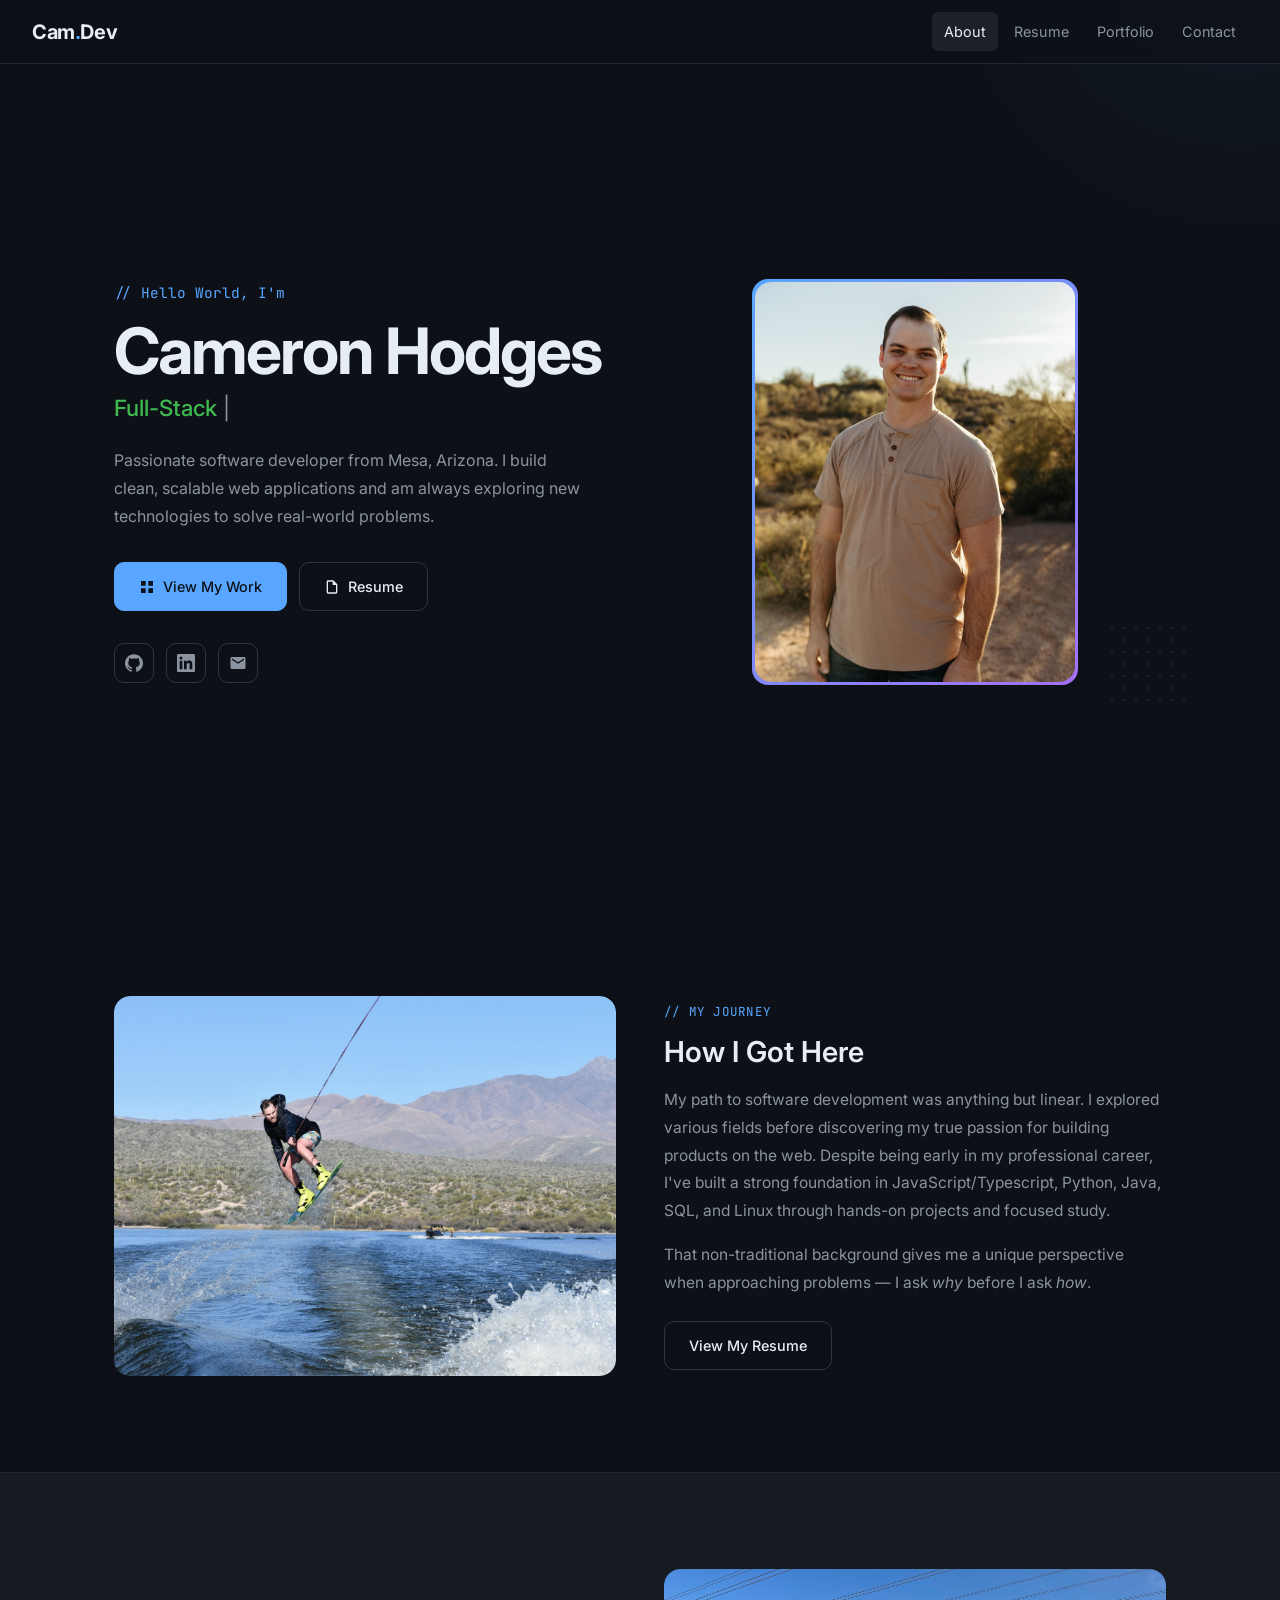
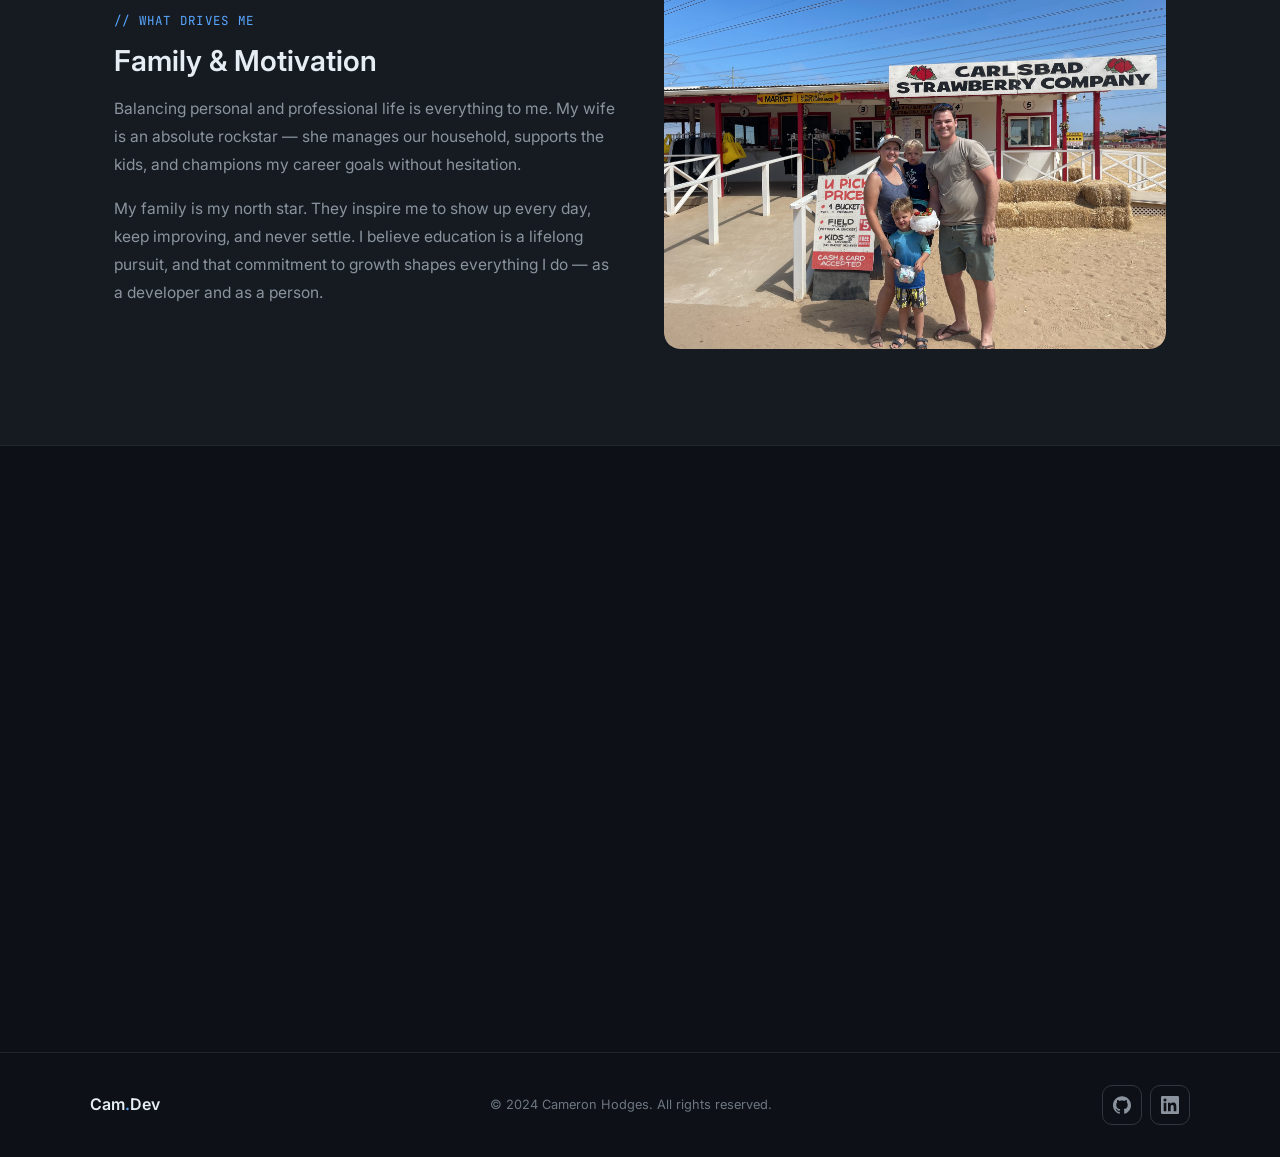
==== commit 4f9f40b9: "Add plugin-based UX engine and migrate site behaviors to plugins Co-Authored-By: Claude Sonnet 5.5 <" ====
--- a/public/index.html
+++ b/public/index.html
@@ -324,6 +324,8 @@
             </div>
         </footer>
 
+        <script src="./js/ux-engine.js"></script>
+        <script src="./js/ux-plugins.js"></script>
         <script src="./js/main.js"></script>
     </body>
 </html>
--- a/public/css/styles.css
+++ b/public/css/styles.css
@@ -1397,3 +1397,30 @@
         padding: var(--space-6) var(--space-4);
     }
 }
+
+/* =============================================
+   UX Engine — plugin styles
+   ============================================= */
+.ux-progress {
+    position: fixed;
+    top: 0;
+    left: 0;
+    width: 100%;
+    height: 2px;
+    background: var(--color-accent);
+    transform: scaleX(0);
+    transform-origin: left;
+    z-index: 1100;
+    pointer-events: none;
+}
+
+@media (prefers-reduced-motion: reduce) {
+    .reveal {
+        opacity: 1;
+        transform: none;
+        transition: none;
+    }
+    .ux-progress {
+        display: none;
+    }
+}
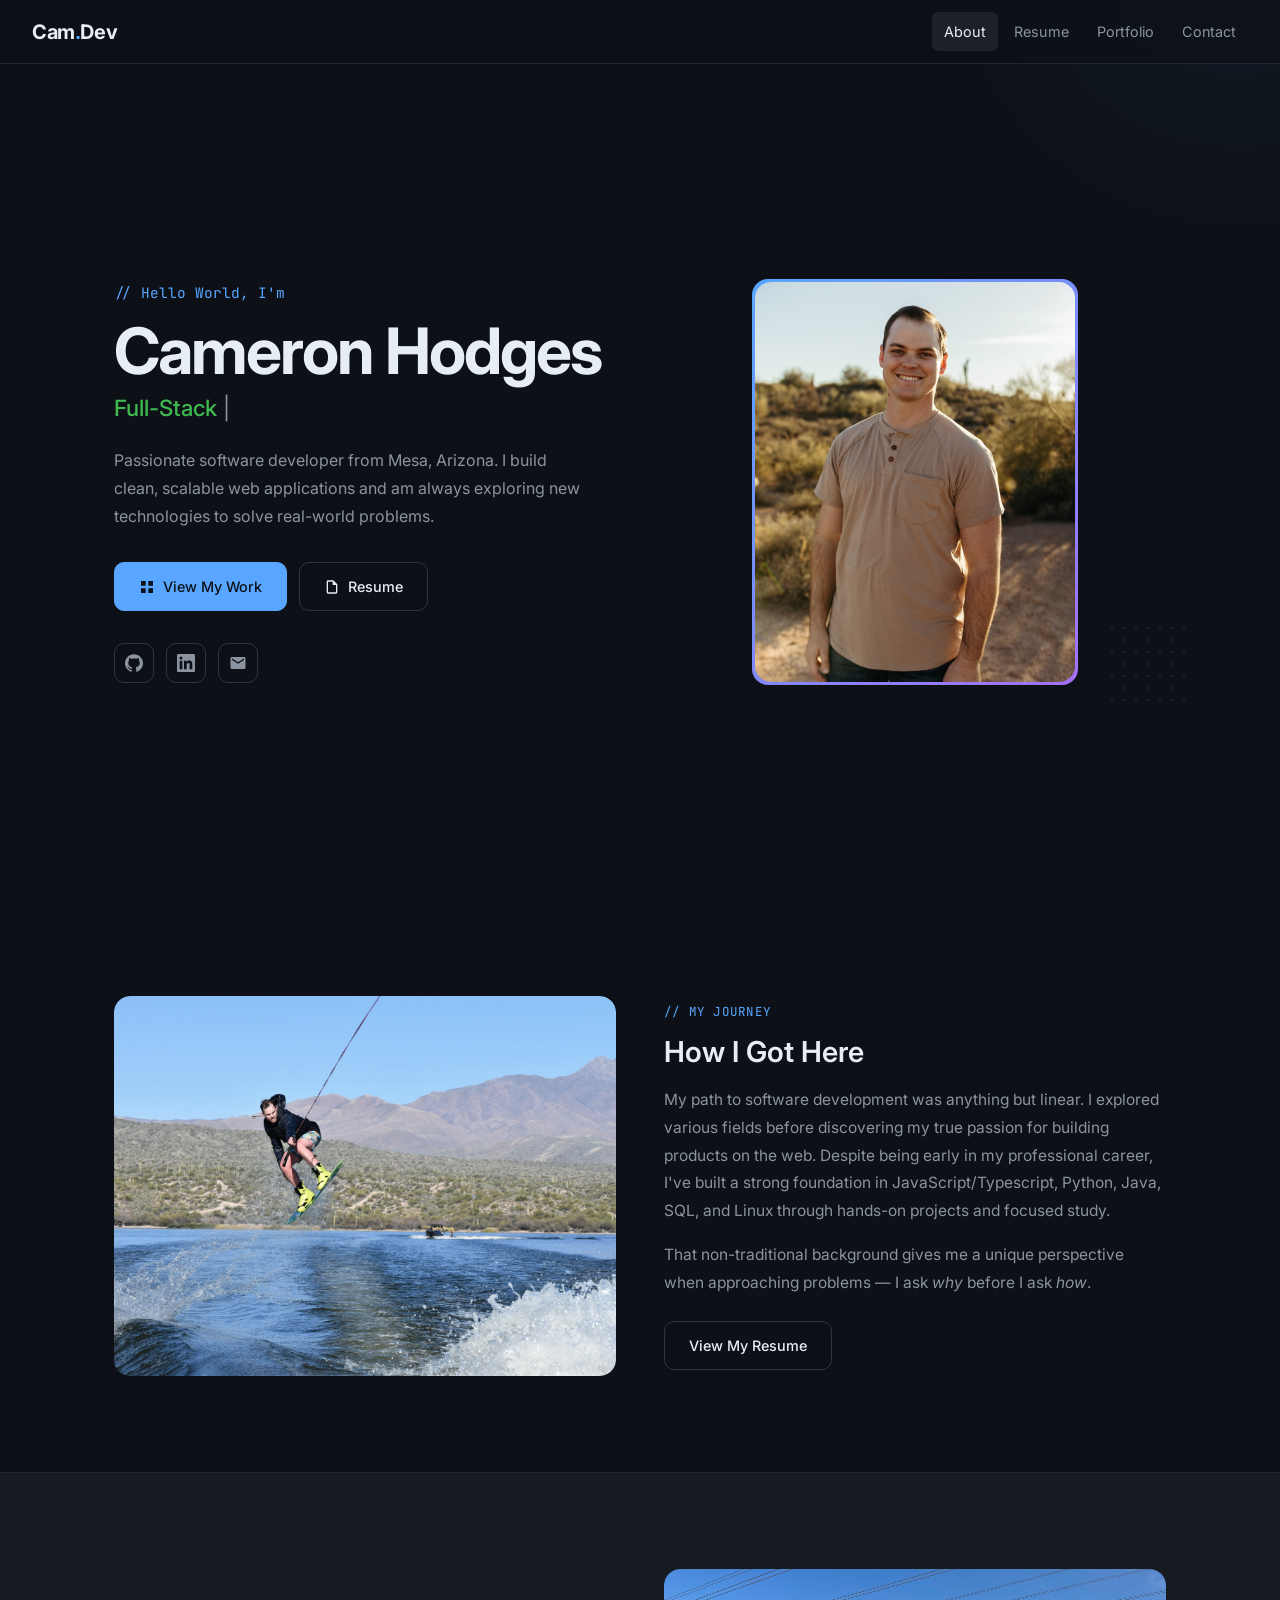
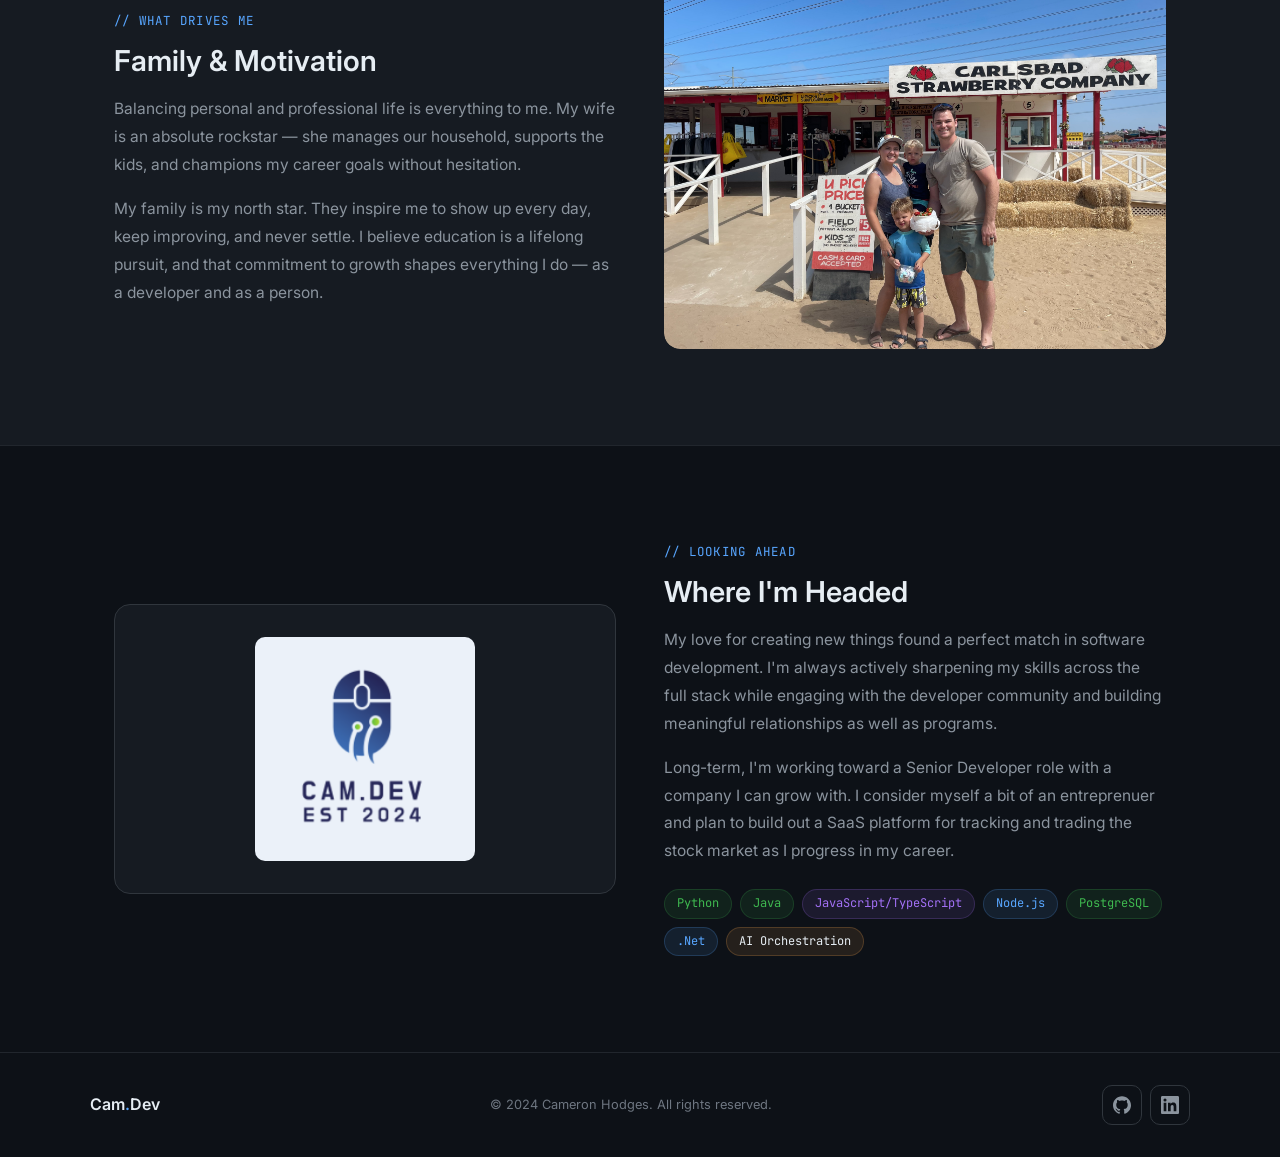
==== commit c739125f: "Revert "Add plugin-based UX engine and migrate site behaviors to plugins" Co-Authored-By: Claude Son" ====
--- a/public/index.html
+++ b/public/index.html
@@ -324,8 +324,6 @@
             </div>
         </footer>
 
-        <script src="./js/ux-engine.js"></script>
-        <script src="./js/ux-plugins.js"></script>
         <script src="./js/main.js"></script>
     </body>
 </html>
--- a/public/css/styles.css
+++ b/public/css/styles.css
@@ -1397,30 +1397,3 @@
         padding: var(--space-6) var(--space-4);
     }
 }
-
-/* =============================================
-   UX Engine — plugin styles
-   ============================================= */
-.ux-progress {
-    position: fixed;
-    top: 0;
-    left: 0;
-    width: 100%;
-    height: 2px;
-    background: var(--color-accent);
-    transform: scaleX(0);
-    transform-origin: left;
-    z-index: 1100;
-    pointer-events: none;
-}
-
-@media (prefers-reduced-motion: reduce) {
-    .reveal {
-        opacity: 1;
-        transform: none;
-        transition: none;
-    }
-    .ux-progress {
-        display: none;
-    }
-}
